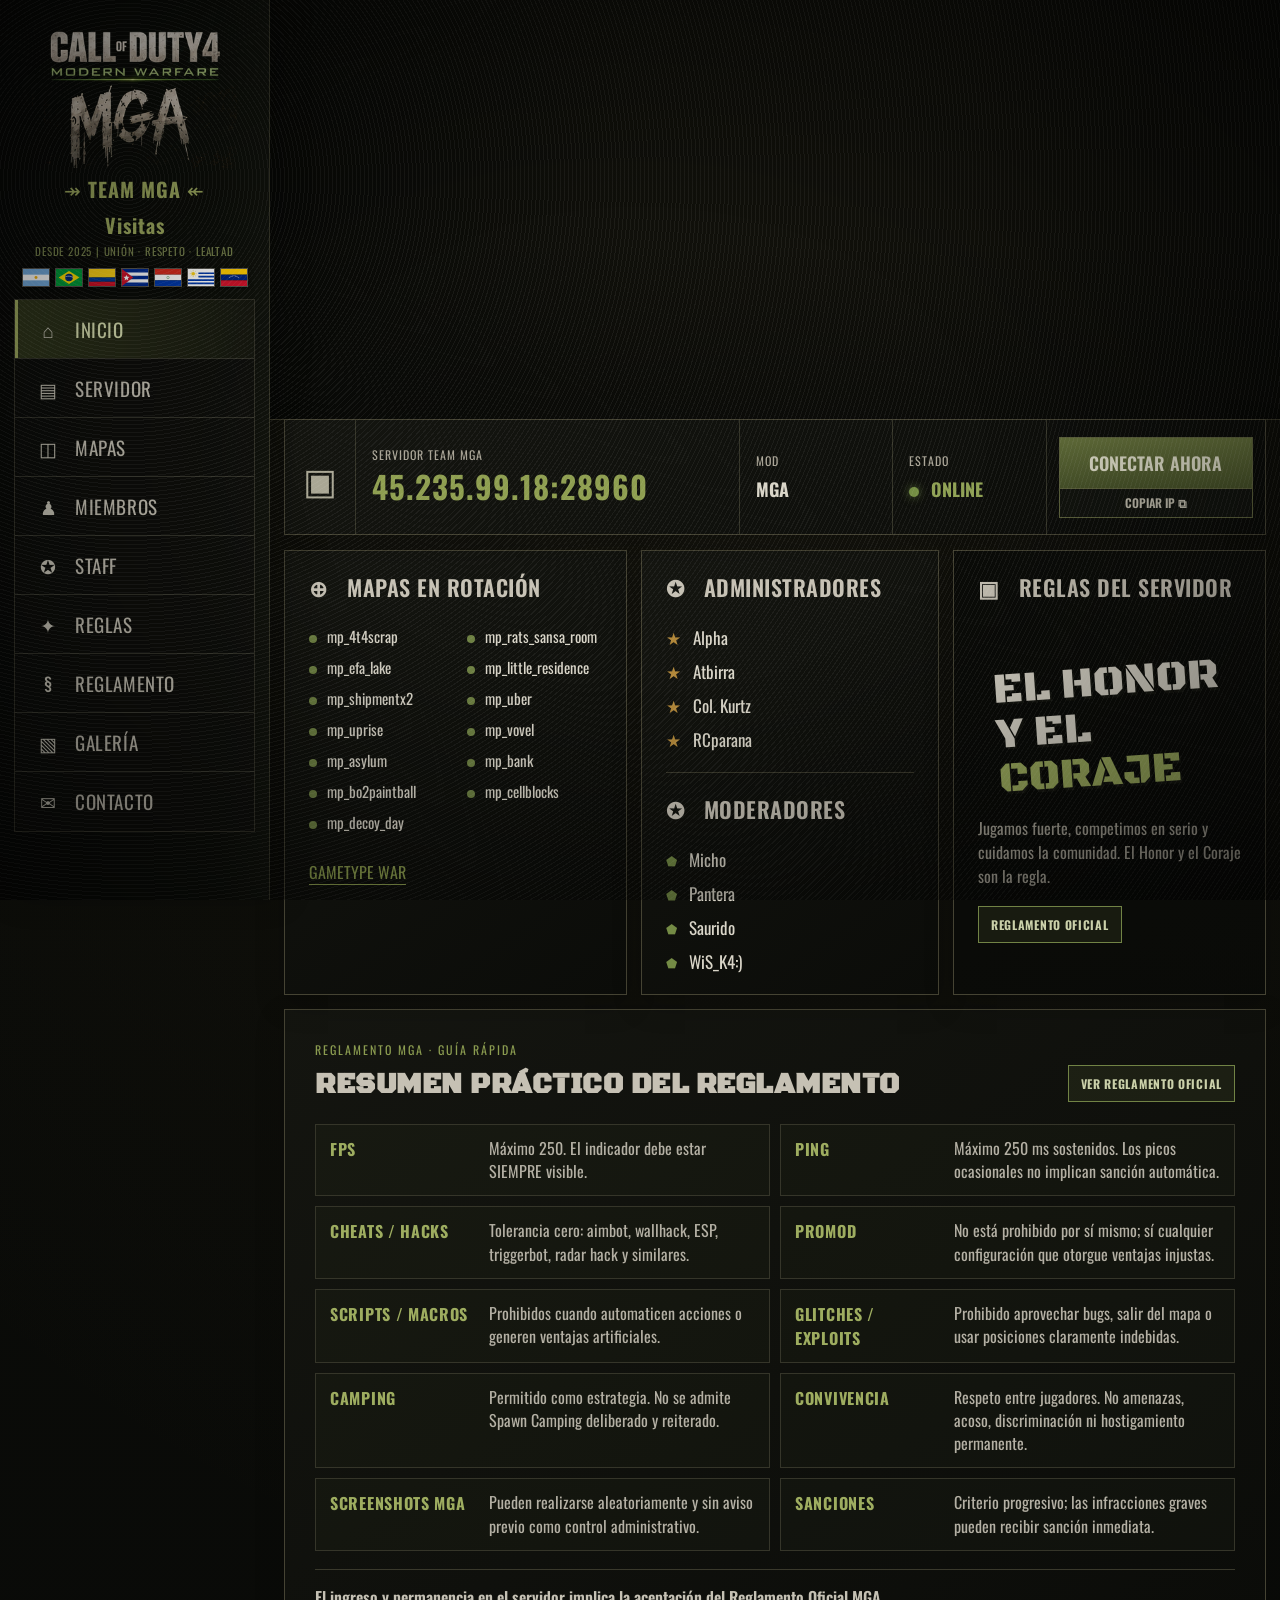
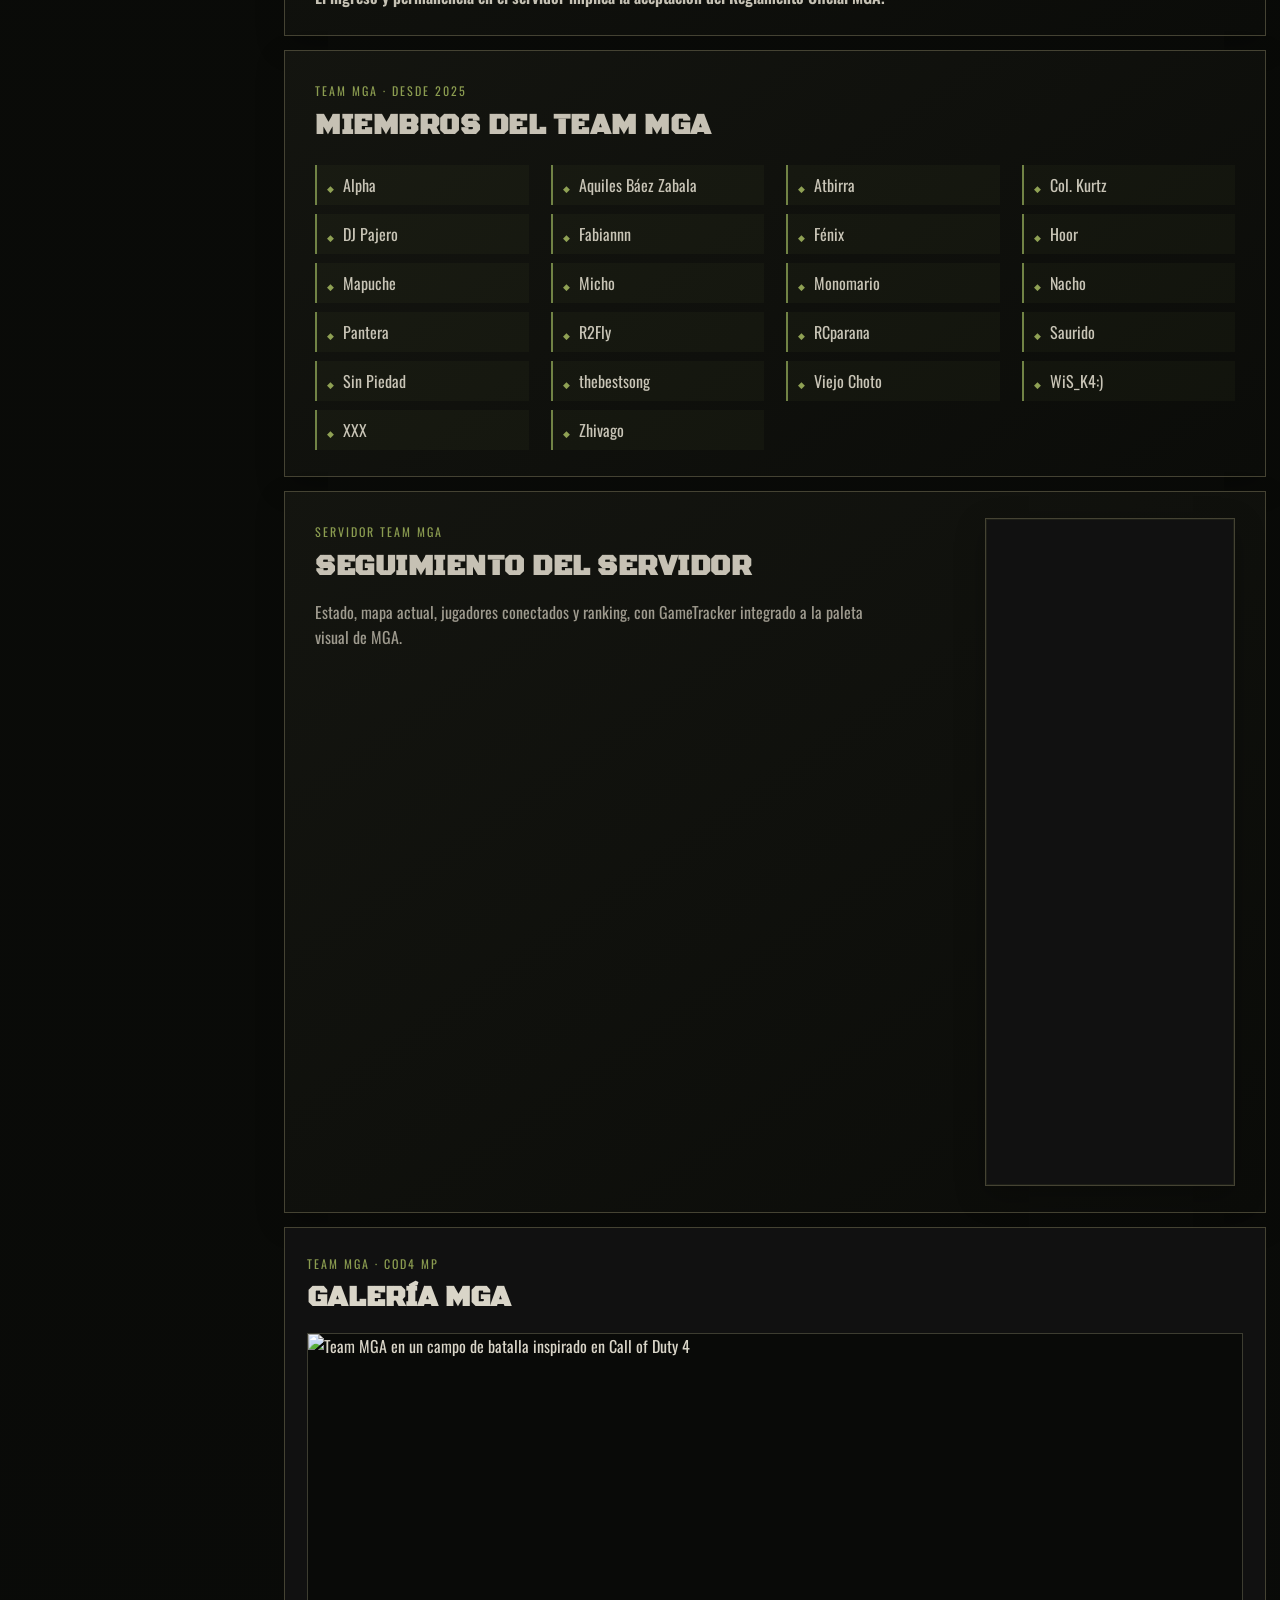
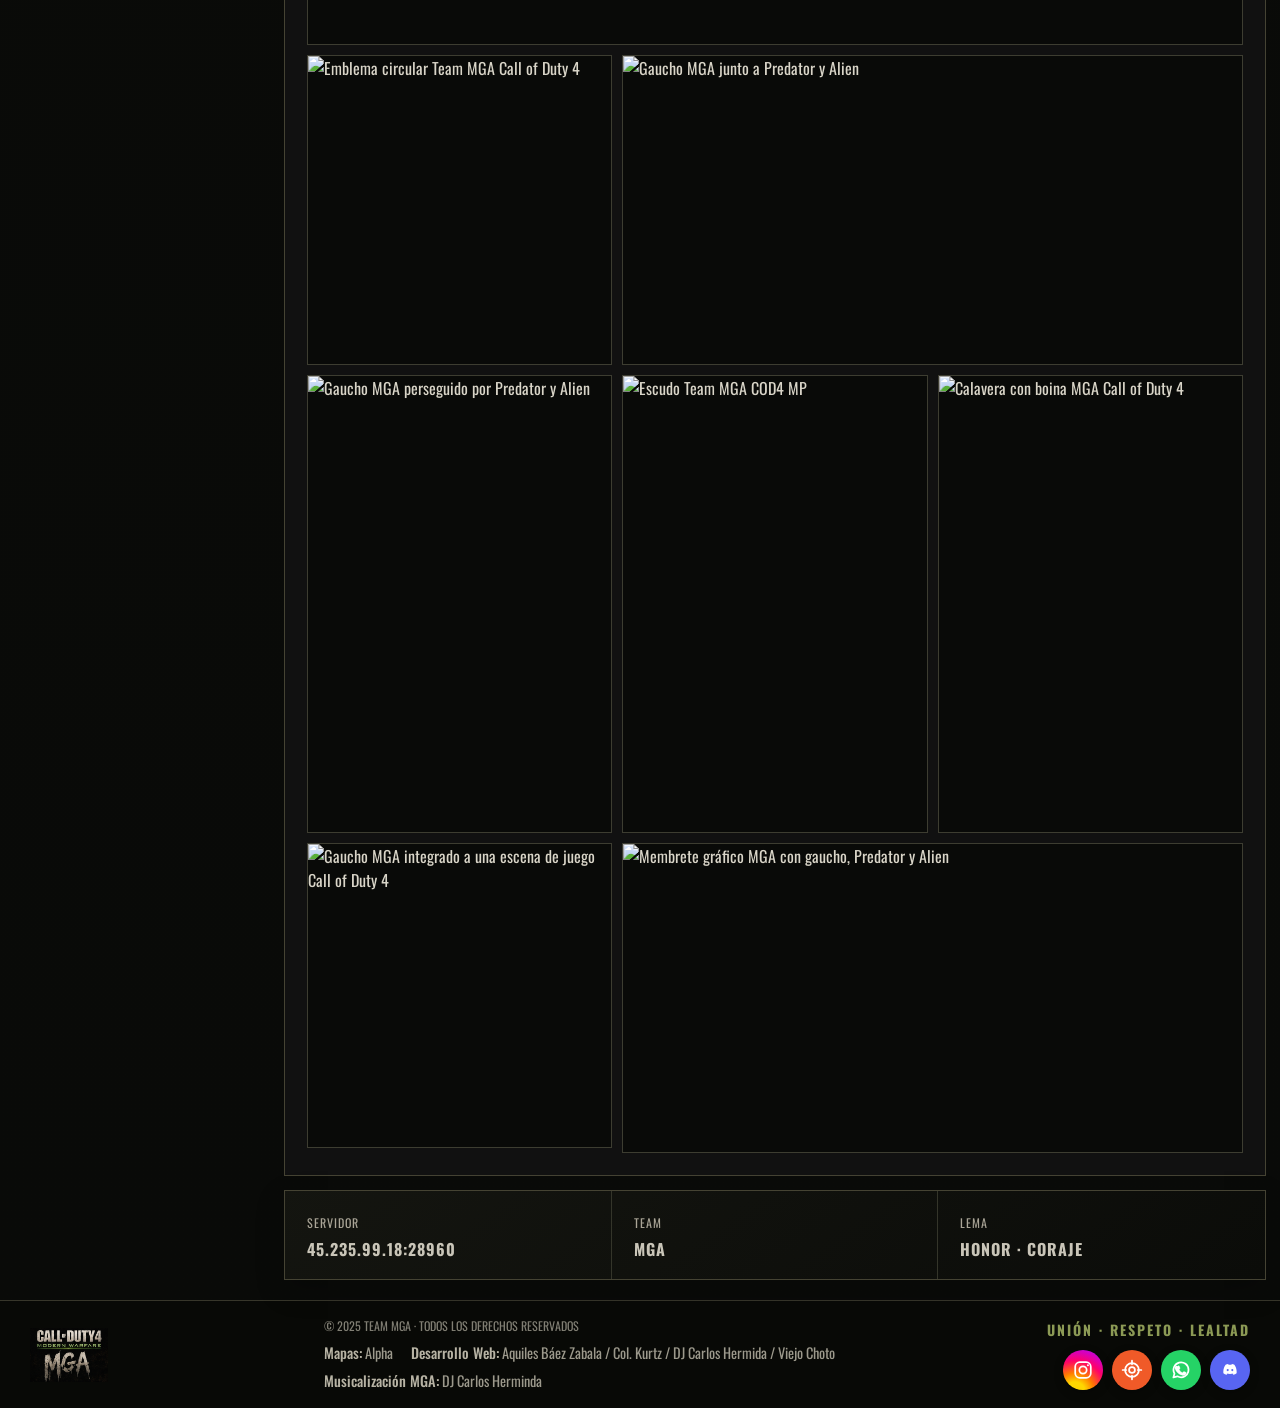
==== index.html @ 4340b6e9 "Actualizar caché de imágenes publicadas" ====
<!doctype html>
<html lang="es">
<head>
  <meta charset="utf-8">
  <meta name="viewport" content="width=device-width, initial-scale=1">
  <meta name="theme-color" content="#0a0b08">
  <meta name="description" content="Team MGA — Call of Duty 4 Multiplayer. Honor y Coraje.">
  <title>TEAM MGA | COD4 Multiplayer</title>
  <link rel="preconnect" href="https://fonts.googleapis.com">
  <link rel="preconnect" href="https://fonts.gstatic.com" crossorigin>
  <link href="https://fonts.googleapis.com/css2?family=Black+Ops+One&family=Oswald:wght@400;500;600;700&display=swap" rel="stylesheet">
  <link rel="stylesheet" href="css/style.css">
</head>
<body>
  <div class="grain" aria-hidden="true"></div>

  <div class="site-shell">
    <aside class="sidebar" id="sidebar">
      <a class="brand" href="#inicio" aria-label="Team MGA Inicio">
        <img src="assets/images/mga-cod4-logo.png?v=20260825-2" alt="Call of Duty 4 Modern Warfare — MGA">
      </a>
      <div class="team-line">↠ <strong>TEAM MGA</strong> ↞</div>
      <div class="team-line" id="visitCounter" aria-live="polite"><strong>Visitas</strong></div>
      <div class="since">DESDE 2025 | UNIÓN · RESPETO · LEALTAD</div>
      <div class="country-flags" aria-label="Países representados en Team MGA">
        <img src="assets/images/flags/argentina.svg" alt="Argentina" title="Argentina">
        <img src="assets/images/flags/brasil.svg" alt="Brasil" title="Brasil">
        <img src="assets/images/flags/colombia.svg" alt="Colombia" title="Colombia">
        <img src="assets/images/flags/cuba.svg" alt="Cuba" title="Cuba">
        <img src="assets/images/flags/paraguay.svg" alt="Paraguay" title="Paraguay">
        <img src="assets/images/flags/uruguay.svg" alt="Uruguay" title="Uruguay">
        <img src="assets/images/flags/venezuela.svg" alt="Venezuela" title="Venezuela">
      </div>

      <nav class="main-nav" aria-label="Navegación principal">
        <a class="active" href="#inicio"><span>⌂</span> INICIO</a>
        <a href="#servidor"><span>▤</span> SERVIDOR</a>
        <a href="#mapas"><span>◫</span> MAPAS</a>
        <a href="#miembros"><span>♟</span> MIEMBROS</a>
        <a href="#staff"><span>✪</span> STAFF</a>
        <a href="#reglas"><span>✦</span> REGLAS</a>
        <a href="reglamento.html"><span>§</span> REGLAMENTO</a>
        <a href="#galeria"><span>▧</span> GALERÍA</a>
        <a href="#contacto"><span>✉</span> CONTACTO</a>
      </nav>
    </aside>

    <button class="menu-btn" id="menuBtn" aria-label="Abrir menú">☰</button>

    <main class="content">
      <section id="inicio" class="hero" aria-label="Team MGA">
        <div class="hero-shade"></div>
        <div class="hero-copy">
          <span class="kicker">CALL OF DUTY 4 · MULTIPLAYER</span>
          <h1>TEAM <em>MGA</em></h1>
          <p>EL HONOR Y EL CORAJE</p>
          <a href="#servidor" class="hero-btn">ENTRAR AL SERVIDOR</a>
        </div>
      </section>

      <section id="servidor" class="server-strip panel">
        <div class="server-icon">▣</div>
        <div class="server-main">
          <small>SERVIDOR TEAM MGA</small>
          <strong id="serverIp">45.235.99.18:28960</strong>
        </div>
        <div class="server-stat"><small>MOD</small><b>MGA</b></div>
        <div class="server-stat online"><small>ESTADO</small><b><i></i> ONLINE</b></div>
        <div class="server-actions">
          <button class="connect" onclick="connectServer()">CONECTAR AHORA</button>
          <button class="copy" onclick="copyIP()">COPIAR IP ⧉</button>
        </div>
      </section>

      <section class="dashboard-grid">
        <article id="mapas" class="panel maps-panel">
          <h2>⊕ &nbsp; MAPAS EN ROTACIÓN</h2>
          <div id="mapList" class="map-list"></div>
          <div class="gametype">GAMETYPE WAR</div>
        </article>

        <article id="staff" class="panel staff-panel">
          <h2>✪ &nbsp; ADMINISTRADORES</h2>
          <div id="adminList" class="people-list admins"></div>
          <div class="divider"></div>
          <h2>✪ &nbsp; MODERADORES</h2>
          <div id="modList" class="people-list mods"></div>
        </article>

        <article id="reglas" class="panel rules-panel">
          <h2>▣ &nbsp; REGLAS DEL SERVIDOR</h2>
          <div class="rules-hero">
            <span>EL HONOR</span>
            <span>Y EL <em>CORAJE</em></span>
          </div>
          <p>Jugamos fuerte, competimos en serio y cuidamos la comunidad. El Honor y el Coraje son la regla.</p>
          <div class="rules-actions"><a href="reglamento.html">REGLAMENTO OFICIAL</a></div>
        </article>
      </section>

      <section class="panel practical-rules" aria-labelledby="resumenReglas">
        <div class="practical-rules-head">
          <div><span class="section-kicker">REGLAMENTO MGA · GUÍA RÁPIDA</span><h2 id="resumenReglas">RESUMEN PRÁCTICO DEL REGLAMENTO</h2></div>
          <div class="rules-actions"><a href="reglamento.html">VER REGLAMENTO OFICIAL</a></div>
        </div>
        <div class="quick-rules-grid">
          <div><b>FPS</b><span>Máximo 250. El indicador debe estar SIEMPRE visible.</span></div>
          <div><b>PING</b><span>Máximo 250 ms sostenidos. Los picos ocasionales no implican sanción automática.</span></div>
          <div><b>CHEATS / HACKS</b><span>Tolerancia cero: aimbot, wallhack, ESP, triggerbot, radar hack y similares.</span></div>
          <div><b>PROMOD</b><span>No está prohibido por sí mismo; sí cualquier configuración que otorgue ventajas injustas.</span></div>
          <div><b>SCRIPTS / MACROS</b><span>Prohibidos cuando automaticen acciones o generen ventajas artificiales.</span></div>
          <div><b>GLITCHES / EXPLOITS</b><span>Prohibido aprovechar bugs, salir del mapa o usar posiciones claramente indebidas.</span></div>
          <div><b>CAMPING</b><span>Permitido como estrategia. No se admite Spawn Camping deliberado y reiterado.</span></div>
          <div><b>CONVIVENCIA</b><span>Respeto entre jugadores. No amenazas, acoso, discriminación ni hostigamiento permanente.</span></div>
          <div><b>SCREENSHOTS MGA</b><span>Pueden realizarse aleatoriamente y sin aviso previo como control administrativo.</span></div>
          <div><b>SANCIONES</b><span>Criterio progresivo; las infracciones graves pueden recibir sanción inmediata.</span></div>
        </div>
        <p class="quick-rules-note">El ingreso y permanencia en el servidor implica la aceptación del Reglamento Oficial MGA.</p>
      </section>

      <section id="miembros" class="panel members-section">
        <span class="section-kicker">TEAM MGA · DESDE 2025</span>
        <h2>MIEMBROS DEL TEAM MGA</h2>
        <div id="memberList" class="member-list"></div>
      </section>

      <section class="panel gametracker-section" aria-label="GameTracker del servidor Team MGA">
        <div class="gametracker-copy">
          <span class="section-kicker">SERVIDOR TEAM MGA</span>
          <h2>SEGUIMIENTO DEL SERVIDOR</h2>
          <p>Estado, mapa actual, jugadores conectados y ranking, con GameTracker integrado a la paleta visual de MGA.</p>
        </div>
        <div class="gametracker-widget">
          <iframe src="https://cache.gametracker.com/components/html0/?host=45.235.99.18:28960&amp;bgColor=11120e&amp;fontColor=d9d5c8&amp;titleBgColor=151710&amp;titleColor=a0ad60&amp;borderColor=454333&amp;linkColor=b4893d&amp;borderLinkColor=3b3a2b&amp;showMap=1&amp;currentPlayersHeight=200&amp;showCurrPlayers=1&amp;topPlayersHeight=130&amp;showTopPlayers=1&amp;showBlogs=0&amp;width=250" frameborder="0" scrolling="no" width="250" height="666" title="GameTracker Team MGA"></iframe>
        </div>
      </section>

      <section id="galeria" class="gallery">
        <div class="gallery-head">
          <span class="section-kicker">TEAM MGA · COD4 MP</span>
          <h2>GALERÍA MGA</h2>
        </div>
        <div class="gallery-grid">
          <figure class="gallery-wide"><img src="assets/images/hero-main.png?v=20260825-2" alt="Team MGA en un campo de batalla inspirado en Call of Duty 4"></figure>
          <figure><img src="assets/images/gallery-emblem-round.png?v=20260825-2" alt="Emblema circular Team MGA Call of Duty 4"></figure>
          <figure class="gallery-landscape"><img src="assets/images/gallery-gaucho-avp.png?v=20260825-2" alt="Gaucho MGA junto a Predator y Alien"></figure>
          <figure class="gallery-tall"><img src="assets/images/gallery-gaucho-chase.png?v=20260825-2" alt="Gaucho MGA perseguido por Predator y Alien"></figure>
          <figure class="gallery-tall"><img src="assets/images/gallery-mga-shield.png?v=20260825-2" alt="Escudo Team MGA COD4 MP"></figure>
          <figure class="gallery-tall"><img src="assets/images/gallery-mga-skull.png?v=20260825-2" alt="Calavera con boina MGA Call of Duty 4"></figure>
          <figure class="gallery-square"><img src="assets/images/gaucho-hud.png?v=20260825-2" alt="Gaucho MGA integrado a una escena de juego Call of Duty 4"></figure>
          <figure class="gallery-landscape"><img src="assets/images/mga-membrete.png?v=20260825-2" alt="Membrete gráfico MGA con gaucho, Predator y Alien"></figure>
        </div>
      </section>

      <section id="contacto" class="contact panel">
        <div><small>SERVIDOR</small><strong>45.235.99.18:28960</strong></div>
        <div><small>TEAM</small><strong>MGA</strong></div>
        <div><small>LEMA</small><strong>HONOR · CORAJE</strong></div>
      </section>
    </main>
  </div>

  <footer class="site-footer">
    <div class="footer-logo"><img src="assets/images/mga-cod4-logo.png?v=20260825-2" alt="MGA COD4"></div>
    <div class="footer-center">
      <div>© 2025 TEAM MGA · TODOS LOS DERECHOS RESERVADOS</div>
      <div class="footer-credits">
        <span><b>Mapas:</b> Alpha</span>
        <span><b>Desarrollo Web:</b> Aquiles Báez Zabala / Col. Kurtz / DJ Carlos Hermida / Viejo Choto</span>
        <span><b>Musicalización MGA:</b> DJ Carlos Herminda</span>
      </div>
    </div>
    <div class="footer-right">
      <strong>UNIÓN · RESPETO · LEALTAD</strong>
      <div class="social-links" aria-label="Redes y enlaces Team MGA">
        <a class="social-instagram" href="https://www.instagram.com/clan.mga/" target="_blank" rel="noopener noreferrer" title="Instagram" aria-label="Instagram">
          <svg viewBox="0 0 24 24" aria-hidden="true"><rect x="3.5" y="3.5" width="17" height="17" rx="5"/><circle cx="12" cy="12" r="4"/><circle class="social-dot" cx="17.4" cy="6.7" r="1.1"/></svg>
        </a>
        <a class="social-gametracker" href="https://www.gametracker.com/server_info/45.235.99.18:28960/" target="_blank" rel="noopener noreferrer" title="GameTracker" aria-label="GameTracker">
          <svg viewBox="0 0 24 24" aria-hidden="true"><circle cx="12" cy="12" r="7.5"/><circle cx="12" cy="12" r="3.2"/><path d="M12 1.8v4M12 18.2v4M1.8 12h4M18.2 12h4"/></svg>
        </a>
        <a class="social-whatsapp" href="https://chat.whatsapp.com/F00kcSlsPZZ1HjWGbJu062" target="_blank" rel="noopener noreferrer" title="WhatsApp" aria-label="WhatsApp">
          <svg viewBox="0 0 24 24" aria-hidden="true"><path d="M20.2 11.7a8.2 8.2 0 0 1-12.1 7.2l-4.4 1.2 1.2-4.2A8.2 8.2 0 1 1 20.2 11.7Z"/><path d="M8.3 7.8c.3-.5.6-.5.9-.5h.5c.2 0 .4.1.5.5l.8 1.9c.1.3.1.5-.1.7l-.6.8c-.2.2-.2.4 0 .7.7 1.2 1.6 2.2 2.8 2.9.3.2.5.2.7 0l.9-1c.2-.2.4-.3.7-.2l1.9.9c.3.1.5.3.5.6 0 .3-.2 1.5-1.1 2.2-.8.7-1.8.9-3 .6-1.4-.3-3.3-1-5.1-2.6-1.5-1.4-2.6-3.1-3.1-4.6-.5-1.4-.1-2.4.5-2.9.3-.3.6-.5.8-.5" class="phone"/></svg>
        </a>
        <a class="social-discord" href="https://discord.gg/EXZTMr7x5" target="_blank" rel="noopener noreferrer" title="Discord" aria-label="Discord">
          <svg viewBox="0 0 24 24" aria-hidden="true"><path d="M7.2 6.3A14 14 0 0 1 10 5.5l.4.8a10.5 10.5 0 0 1 3.2 0l.4-.8a14 14 0 0 1 2.8.8c2.1 3.1 2.7 6.2 2.4 9.2a11 11 0 0 1-3.5 1.8l-.9-1.2a8 8 0 0 0 1.1-.6c-2.4 1.1-5.4 1.1-7.8 0 .4.2.7.4 1.1.6l-.9 1.2a11 11 0 0 1-3.5-1.8c-.4-3.5.6-6.6 2.4-9.2Z"/><circle class="discord-eye" cx="9.5" cy="12.1" r="1.15"/><circle class="discord-eye" cx="14.5" cy="12.1" r="1.15"/></svg>
        </a>
      </div>
    </div>
  </footer>

  <div id="toast" role="status" aria-live="polite"></div>
  <script src="js/app.js"></script>
</body>
</html>
---- css/style.css ----
:root{--bg:#080907;--panel:#11120e;--panel2:#151710;--line:#3b3a2b;--text:#d9d5c8;--muted:#928f82;--green:#859748;--green2:#a0ad60;--gold:#b4893d;--sidebar:270px}
*{box-sizing:border-box}html{scroll-behavior:smooth}body{margin:0;background:#090a08;color:var(--text);font-family:Oswald,Arial,sans-serif;background-image:radial-gradient(circle at 60% 10%,rgba(131,108,58,.08),transparent 28%),linear-gradient(#0a0b08,#090a08)}
body:before{content:"";position:fixed;inset:0;pointer-events:none;z-index:99;background:radial-gradient(ellipse at center,transparent 38%,rgba(0,0,0,.55) 100%)}.grain{position:fixed;inset:0;pointer-events:none;z-index:98;opacity:.055;background-image:repeating-radial-gradient(circle at 10% 20%,#fff 0 1px,transparent 1px 4px)}
a{color:inherit;text-decoration:none}.site-shell{display:grid;grid-template-columns:var(--sidebar) 1fr;max-width:1600px;margin:auto;min-height:100vh}.sidebar{position:sticky;top:0;height:100vh;background:linear-gradient(90deg,#090a08 0%,#0d0f0a 82%,#11130d);border-right:1px solid #343427;padding:26px 14px 20px;z-index:20;box-shadow:12px 0 28px rgba(0,0,0,.22)}
.brand{display:block;padding:0 18px}.brand img{display:block;width:100%;max-width:220px;mix-blend-mode:screen;filter:contrast(1.08) saturate(.9)}.team-line{text-align:center;color:var(--green2);font-size:20px;margin-top:6px;letter-spacing:1px}.since{text-align:center;color:#78834d;font-size:11px;letter-spacing:.8px;margin:3px 0 25px}.main-nav{border:1px solid #323127;background:rgba(15,16,12,.68)}.main-nav a{display:flex;align-items:center;gap:15px;height:59px;padding:0 22px;border-bottom:1px solid #34342b;color:#c1bdb0;font-size:19px;letter-spacing:.6px;transition:.2s}.main-nav a:last-child{border-bottom:0}.main-nav a span{width:23px;text-align:center;color:#c9c6b8}.main-nav a:hover,.main-nav a.active{color:#d8dfb0;background:linear-gradient(90deg,rgba(126,146,66,.31),rgba(126,146,66,.06));box-shadow:inset 3px 0 var(--green2)}
.menu-btn{display:none;position:fixed;right:15px;top:15px;z-index:50;width:46px;height:42px;border:1px solid #5f6540;background:#10120d;color:#cbd1aa;font-size:22px}.content{min-width:0}.hero{height:420px;position:relative;background:url('../assets/images/hero-main.png?v=20260825-2') center 42%/cover no-repeat;border-bottom:1px solid #3a3829;overflow:hidden}.hero-shade{position:absolute;inset:0;background:linear-gradient(90deg,rgba(7,8,6,.72) 0%,rgba(7,8,6,.15) 34%,rgba(7,8,6,.08) 70%,rgba(7,8,6,.34) 100%),linear-gradient(0deg,rgba(7,8,6,.6),transparent 42%)}.hero-copy{display:none;position:absolute;left:5%;bottom:42px;z-index:2}.hero-copy .kicker{color:#a9b372;font-size:12px;letter-spacing:3px}.hero-copy h1{font-family:'Black Ops One',Impact,sans-serif;font-size:60px;line-height:.9;margin:8px 0;color:#ddd9cb}.hero-copy h1 em{font-style:normal;color:#9eaa62}.hero-copy p{letter-spacing:5px;margin:10px 0 22px}.hero-btn{display:inline-block;border:1px solid #7d8d4e;padding:10px 16px;background:rgba(94,109,48,.35);font-weight:700}
.panel{background:linear-gradient(145deg,rgba(20,21,16,.98),rgba(11,12,9,.98));border:1px solid #454333;box-shadow:0 10px 28px rgba(0,0,0,.2)}.server-strip{margin:0 14px 14px;transform:translateY(-1px);min-height:116px;display:grid;grid-template-columns:70px 1.75fr repeat(2,.7fr) 1fr;align-items:stretch}.server-icon{display:grid;place-items:center;font-size:36px;color:#aaa795}.server-main,.server-stat,.server-actions{display:flex;flex-direction:column;justify-content:center;padding:16px;border-left:1px solid #353529}.server-main small,.server-stat small,.contact small{color:#aaa597;font-size:12px;letter-spacing:1px}.server-main strong{font-size:31px;color:#8e9e50;letter-spacing:1px}.server-stat b{font-size:18px;margin-top:7px}.online b{color:#8fa154}.online i{display:inline-block;width:10px;height:10px;border-radius:50%;background:#748e43;margin-right:7px;box-shadow:0 0 10px rgba(116,142,67,.7)}.server-actions{gap:0;padding:12px}.server-actions button{font:600 18px Oswald;border:1px solid #5e633d;cursor:pointer}.connect{height:52px;background:linear-gradient(#65713c,#48532a);color:#dddcc7}.copy{height:29px;background:#12140f;color:#bdb9aa;font-size:12px!important;border-top:0!important}.connect:hover{filter:brightness(1.15)}
.dashboard-grid{display:grid;grid-template-columns:1.15fr 1fr 1.05fr;gap:14px;padding:0 14px 14px}.dashboard-grid>.panel{min-height:380px;padding:20px 24px}.panel h2{font-size:22px;margin:0 0 22px;color:#c6c1b4;font-weight:600;letter-spacing:.5px}.map-list{display:grid;grid-template-columns:1fr 1fr;gap:9px 24px;font-size:15px}.map-list div:before{content:"";display:inline-block;width:8px;height:8px;border-radius:50%;background:#6e8143;margin-right:10px}.gametype{margin-top:27px;color:#8fa14f;font-size:16px;text-decoration:underline;text-underline-offset:5px}.people-list{display:grid;gap:9px;font-size:17px}.people-list div{display:flex;align-items:center;gap:12px}.people-list div:before{content:"★";color:#b18739}.mods div:before{content:"⬟";color:#748b45;font-size:13px}.divider{height:1px;background:#3a392c;margin:20px 0}.rules-panel{position:relative;overflow:hidden;background:linear-gradient(rgba(15,16,12,.76),rgba(8,9,7,.88)),url('../assets/images/mga-membrete.png?v=20260825-2') 70% 50%/cover no-repeat}.rules-panel:after{content:"";position:absolute;inset:0;background:linear-gradient(90deg,rgba(10,11,8,.92),rgba(10,11,8,.46) 62%,rgba(10,11,8,.3));pointer-events:none}.rules-panel>*{position:relative;z-index:1}.rules-hero{font-family:'Black Ops One',Impact,sans-serif;font-size:43px;line-height:1.05;transform:rotate(-4deg);margin:56px 0 22px 18px;text-shadow:2px 3px #151610}.rules-hero span{display:block}.rules-hero em{font-style:normal;color:#9dad5e}.rules-panel p{max-width:420px;color:#aaa699;line-height:1.5}
.info-section{margin:0 14px 14px;padding:26px 30px;display:grid;grid-template-columns:1fr 1fr;gap:30px;align-items:center}.section-kicker{color:#8b9c50;letter-spacing:2px;font-size:12px}.info-section h2{font-family:'Black Ops One',Impact,sans-serif;margin:7px 0 0;font-size:28px}.info-section p{color:#9e9a8e;line-height:1.6}.gallery{margin:0 14px 14px;border:1px solid #454333;overflow:hidden;background:#111;padding:22px}.gallery-head{margin-bottom:18px}.gallery-head h2{font-family:'Black Ops One',Impact,sans-serif;margin:6px 0 0;font-size:28px}.gallery-grid{display:grid;grid-template-columns:repeat(3,minmax(0,1fr));gap:10px}.gallery-grid figure{margin:0;overflow:hidden;border:1px solid #3d3d31;background:#090a08;min-height:210px}.gallery-grid img{width:100%;height:100%;display:block;object-fit:cover;transition:transform .25s ease,filter .25s ease}.gallery-grid figure:hover img{transform:scale(1.025);filter:brightness(1.07)}.gallery-wide{grid-column:1/-1;aspect-ratio:3/1}.gallery-landscape{grid-column:span 2;aspect-ratio:2/1}.gallery-tall{aspect-ratio:2/3}.gallery-square{aspect-ratio:1/1}.contact{margin:0 14px 20px;display:grid;grid-template-columns:repeat(3,1fr)}.contact>div{padding:18px 22px;border-right:1px solid #34352a}.contact>div:last-child{border:0}.contact strong{display:block;margin-top:4px;color:#c9c5b8;letter-spacing:1px}footer{max-width:1600px;margin:auto;display:grid;grid-template-columns:var(--sidebar) 1fr 1fr;align-items:center;min-height:90px;border-top:1px solid #37362a;background:#080906;padding:0 30px;color:#817f74;font-size:12px}.footer-logo{font-family:'Black Ops One',Impact,sans-serif;color:#bcb9ad;font-size:42px}footer strong{text-align:right;color:#8c9a55;letter-spacing:2px;font-size:14px}#toast{position:fixed;right:22px;bottom:22px;z-index:120;padding:12px 18px;background:#15180f;border:1px solid #7d8d4b;color:#d6dabc;opacity:0;transform:translateY(12px);transition:.2s}#toast.show{opacity:1;transform:none}
@media(max-width:1100px){:root{--sidebar:230px}.server-strip{grid-template-columns:55px 1.5fr repeat(2,.7fr) 1fr}.dashboard-grid{grid-template-columns:1fr 1fr}.rules-panel{grid-column:1/-1;min-height:320px}.brand img{max-width:190px}.main-nav a{height:55px;font-size:17px;padding-left:18px}}
@media(max-width:780px){.site-shell{display:block}.sidebar{position:fixed;left:-285px;width:270px;transition:.25s;z-index:60}.sidebar.open{left:0}.menu-btn{display:block}.hero{height:62vh;min-height:440px;background-position:58% center}.hero-copy{display:block}.server-strip{margin:0;transform:none;grid-template-columns:1fr 1fr}.server-icon{display:none}.server-main{grid-column:1/-1;border-left:0}.server-main strong{font-size:27px}.server-stat{border-top:1px solid #353529}.server-actions{grid-column:1/-1;border-top:1px solid #353529}.dashboard-grid{grid-template-columns:1fr;padding:12px}.rules-panel{grid-column:auto}.info-section{margin:0 12px 12px;grid-template-columns:1fr}.gallery{margin:0 12px 12px}.contact{margin:0 12px 15px;grid-template-columns:1fr}.contact>div{border-right:0;border-bottom:1px solid #34352a}.contact>div:last-child{border-bottom:0}footer{grid-template-columns:1fr;text-align:center;gap:7px;padding:20px}.footer-logo,footer strong{text-align:center}}
@media(max-width:480px){.hero-copy h1{font-size:46px}.hero-copy p{font-size:14px;letter-spacing:3px}.server-strip{grid-template-columns:1fr}.server-main,.server-actions{grid-column:auto}.server-stat{border-left:0}.dashboard-grid>.panel{padding:18px}.map-list{grid-template-columns:1fr}.rules-hero{font-size:35px}.info-section h2{font-size:23px}}

/* Footer MGA links + credits */
.site-footer{grid-template-columns:var(--sidebar) minmax(420px,1fr) auto;gap:24px;padding-top:15px;padding-bottom:15px}.footer-center{line-height:1.65}.footer-credits{display:flex;flex-wrap:wrap;gap:4px 18px;margin-top:5px;color:#9c998c}.footer-credits span{white-space:nowrap}.footer-credits b{color:#b7b3a4;font-weight:500}.footer-right{display:flex;flex-direction:column;align-items:flex-end;gap:10px}.social-links{display:flex;gap:9px}.social-links a{width:40px;height:40px;border:0;border-radius:50%;display:grid;place-items:center;text-decoration:none;transition:.18s;box-shadow:0 3px 10px rgba(0,0,0,.28)}.social-links a svg{width:22px;height:22px;fill:none;stroke:#fff;stroke-width:1.9;stroke-linecap:round;stroke-linejoin:round}.social-links a:hover{transform:translateY(-2px) scale(1.05);filter:brightness(1.12);box-shadow:0 6px 16px rgba(0,0,0,.38)}.social-instagram{background:radial-gradient(circle at 30% 105%,#ffd600 0 20%,#ff7a00 38%,#ff0169 62%,#d300c5 82%,#7638fa 100%)}.social-instagram .social-dot{fill:#fff;stroke:none}.social-gametracker{background:#f05a28}.social-whatsapp{background:#25d366}.social-whatsapp .phone{fill:#fff;stroke:#fff;stroke-width:.25}.social-discord{background:#5865f2}.social-discord svg>path{fill:#fff;stroke:none}.social-discord .discord-eye{fill:#5865f2;stroke:none}
@media(max-width:980px){.site-footer{grid-template-columns:1fr;text-align:center}.footer-right{align-items:center}.footer-credits{justify-content:center}.footer-logo{text-align:center}}
@media(max-width:600px){.footer-credits{display:grid;gap:3px}.footer-credits span{white-space:normal}}


/* Miembros + GameTracker */
.members-section{margin:0 14px 14px;padding:26px 30px}.members-section h2{font-family:'Black Ops One',Impact,sans-serif;margin:7px 0 22px;font-size:28px}.member-list{display:grid;grid-template-columns:repeat(4,minmax(0,1fr));gap:9px 22px}.member-list div{padding:8px 10px;border-left:2px solid #718345;background:rgba(113,131,69,.06);color:#c8c4b6}.member-list div:before{content:"◆";color:#8fa154;font-size:9px;margin-right:9px}.gametracker-section{margin:0 14px 14px;padding:26px 30px;display:grid;grid-template-columns:1fr 280px;gap:30px;align-items:start}.gametracker-section h2{font-family:'Black Ops One',Impact,sans-serif;margin:7px 0 12px;font-size:28px}.gametracker-section p{color:#9e9a8e;line-height:1.6;max-width:560px}.gametracker-widget{justify-self:end;width:250px;min-height:666px;background:#111;border:1px solid #454333}.gametracker-widget iframe{display:block;max-width:100%}
@media(max-width:980px){.member-list{grid-template-columns:repeat(3,minmax(0,1fr))}}
@media(max-width:780px){.member-list{grid-template-columns:repeat(2,minmax(0,1fr))}.gametracker-section{margin:0 12px 12px;grid-template-columns:1fr}.gametracker-widget{justify-self:center}}
@media(max-width:480px){.member-list{grid-template-columns:1fr}.members-section,.gametracker-section{padding:20px 18px}}

/* Reglamento MGA */
.rules-actions{display:flex;flex-wrap:wrap;gap:8px;margin-top:18px}.rules-actions a{display:inline-block;padding:9px 12px;border:1px solid #718345;background:rgba(113,131,69,.13);color:#cbd1aa;font-size:12px;font-weight:700;letter-spacing:.7px;transition:.18s}.rules-actions a:hover{background:#718345;color:#0a0b08}.practical-rules{margin:0 14px 14px;padding:26px 30px}.practical-rules-head{display:flex;justify-content:space-between;align-items:end;gap:20px;margin-bottom:22px}.practical-rules h2{font-family:'Black Ops One',Impact,sans-serif;margin:7px 0 0;font-size:28px}.quick-rules-grid{display:grid;grid-template-columns:repeat(2,minmax(0,1fr));gap:10px}.quick-rules-grid>div{display:grid;grid-template-columns:145px 1fr;gap:14px;padding:12px 14px;border:1px solid #353529;background:rgba(113,131,69,.045)}.quick-rules-grid b{color:#9ead60;letter-spacing:.7px}.quick-rules-grid span{color:#b4b0a4;line-height:1.45}.quick-rules-note{margin:18px 0 0;padding-top:15px;border-top:1px solid #3a392c;color:#c5c1b4;font-weight:600}
.rules-page{background:#090a08}.rules-page-hero{max-width:1100px;margin:0 auto;padding:32px 24px 24px;display:flex;align-items:center;gap:28px;border-bottom:1px solid #454333}.rules-logo img{width:180px;display:block;mix-blend-mode:screen}.rules-page-hero h1{font-family:'Black Ops One',Impact,sans-serif;margin:5px 0;font-size:42px;color:#d9d5c8}.rules-page-hero p{margin:0;color:#9ead60;letter-spacing:2px}.official-rules-wrap{max-width:1100px;margin:0 auto;padding:20px 24px 50px}.rules-toolbar{display:flex;justify-content:space-between;gap:12px;margin-bottom:14px}.rules-toolbar a{padding:10px 14px;border:1px solid #4b4a38;background:#11120e;color:#bdb9aa;font-weight:600}.rules-toolbar .download-rule{border-color:#718345;color:#cbd1aa}.official-rules{padding:34px 38px}.official-rules h2{font-family:'Black Ops One',Impact,sans-serif;color:#9ead60;font-size:21px;margin:30px 0 12px;border-bottom:1px solid #3a392c;padding-bottom:8px}.official-rules h2:first-child{margin-top:0}.official-rules p{font-family:Oswald,Arial,sans-serif;color:#c0bcae;line-height:1.62;font-size:16px}.official-rules .rule-bullet{padding-left:18px;position:relative;margin:6px 0}.official-rules .rule-bullet:before{content:'◆';position:absolute;left:0;color:#859748;font-size:9px;top:7px}.official-rules .command{padding:10px 14px;background:#0b0c09;border-left:3px solid #859748;color:#d9d5c8}.rules-mini-footer{text-align:center;border-top:1px solid #37362a;padding:24px;color:#8c9a55;letter-spacing:2px;font-size:12px}
.gametracker-widget{box-shadow:inset 0 0 0 1px rgba(160,173,96,.08),0 10px 28px rgba(0,0,0,.25)}
@media(max-width:780px){.practical-rules{margin:0 12px 12px;padding:20px 18px}.practical-rules-head{display:block}.quick-rules-grid{grid-template-columns:1fr}.quick-rules-grid>div{grid-template-columns:120px 1fr}.rules-page-hero{align-items:flex-start}.rules-logo img{width:130px}.rules-page-hero h1{font-size:31px}.official-rules{padding:24px 20px}.rules-toolbar{flex-direction:column}}
@media(max-width:480px){.quick-rules-grid>div{grid-template-columns:1fr;gap:5px}.rules-page-hero{display:block}.rules-logo img{margin-bottom:18px}.official-rules-wrap{padding-left:12px;padding-right:12px}}
@media(max-width:900px){.gallery-grid{grid-template-columns:repeat(2,minmax(0,1fr))}.gallery-wide{grid-column:1/-1}.gallery-landscape{grid-column:1/-1}.gallery-tall{aspect-ratio:3/4}}
@media(max-width:560px){.gallery{padding:14px}.gallery-grid{grid-template-columns:1fr}.gallery-wide,.gallery-landscape{grid-column:auto;aspect-ratio:auto}.gallery-grid figure,.gallery-tall,.gallery-square{aspect-ratio:auto;min-height:0}.gallery-grid img{height:auto}}

/* Ajustes v8 modificada 03 */
.footer-logo{display:flex;align-items:center}.footer-logo img{display:block;width:auto;height:54px;max-width:100%;object-fit:contain}.footer-credits{font-size:14.4px}
@media(max-width:980px){.footer-logo{justify-content:center}.footer-logo img{height:54px}}

/* Ajustes v8 modificada 05: banderas del Team MGA */
.country-flags{display:flex;align-items:center;justify-content:center;gap:5px;margin:-16px 0 12px;padding:0 2px}.country-flags img{display:block;width:28px;height:auto;aspect-ratio:3/2;object-fit:cover;border:1px solid rgba(217,213,200,.35);box-shadow:0 1px 4px rgba(0,0,0,.55)}
@media(max-width:1100px){.country-flags{gap:3px}.country-flags img{width:25px}}
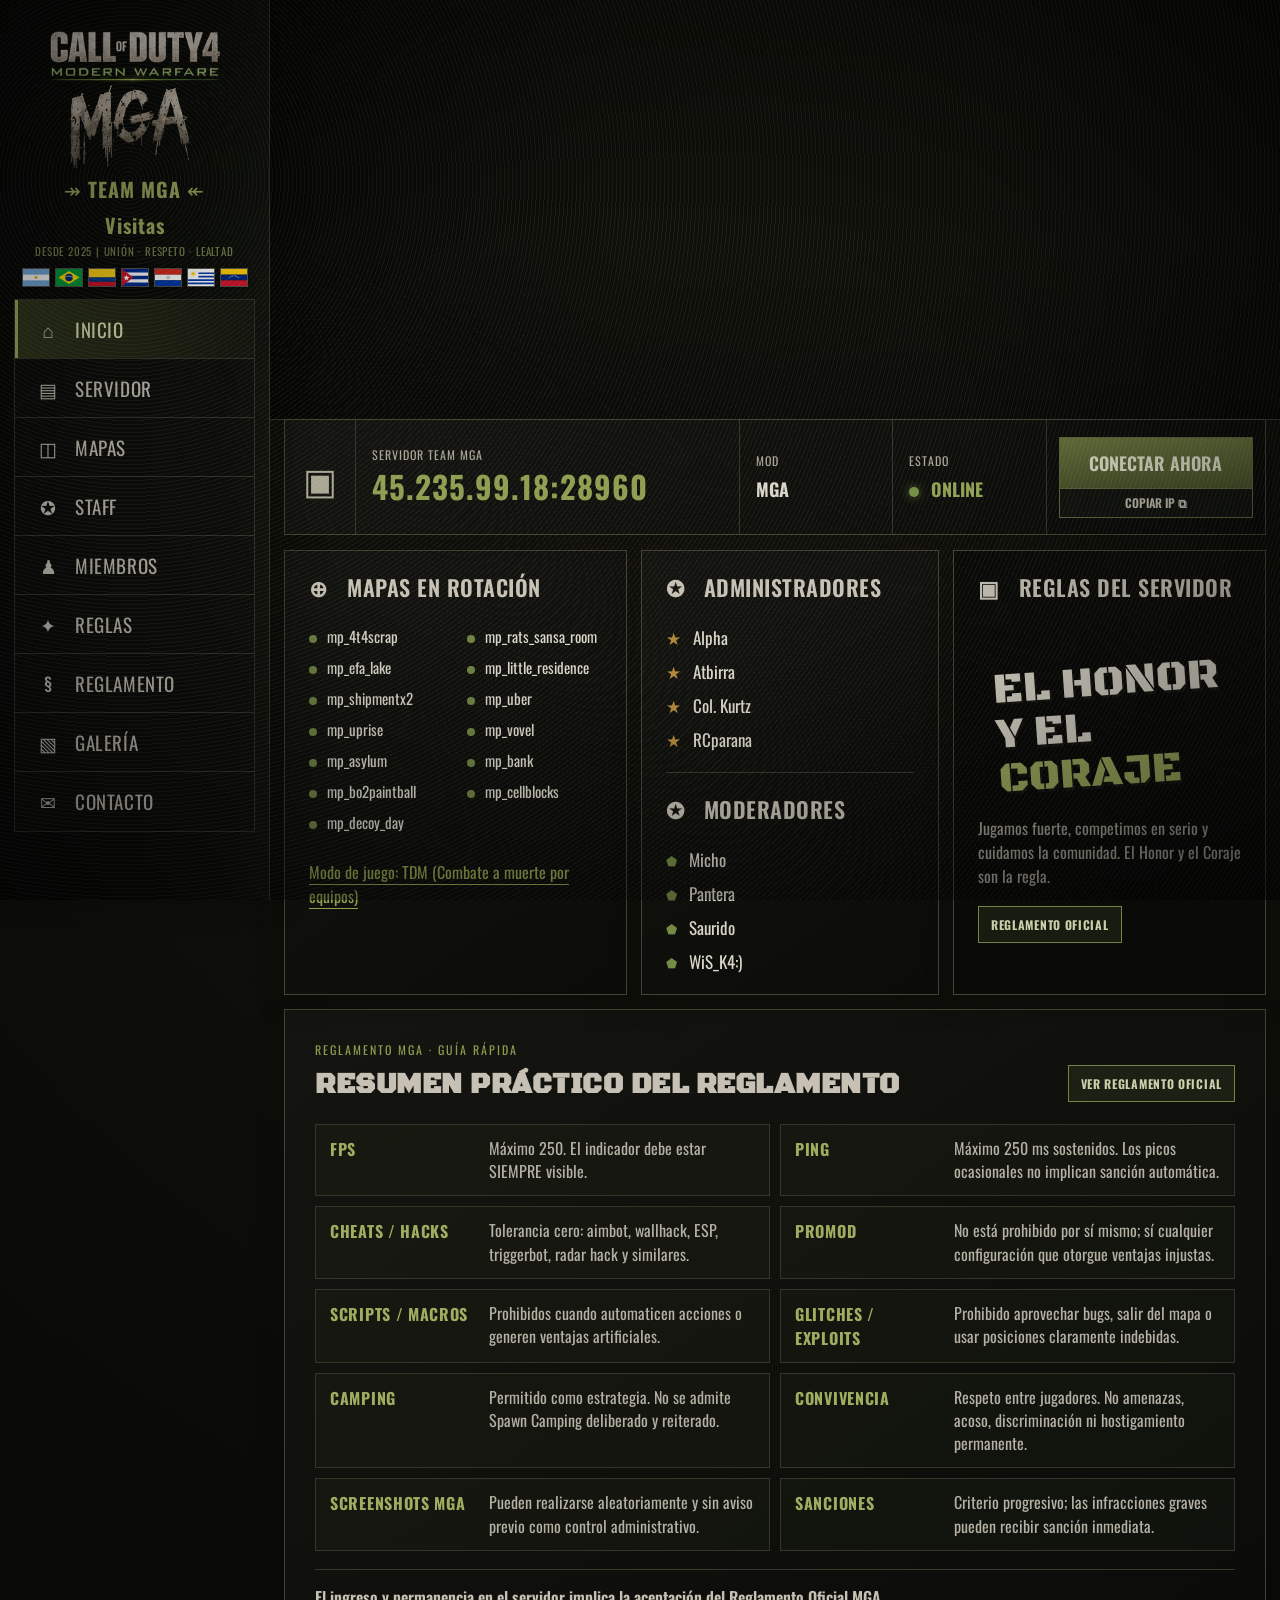
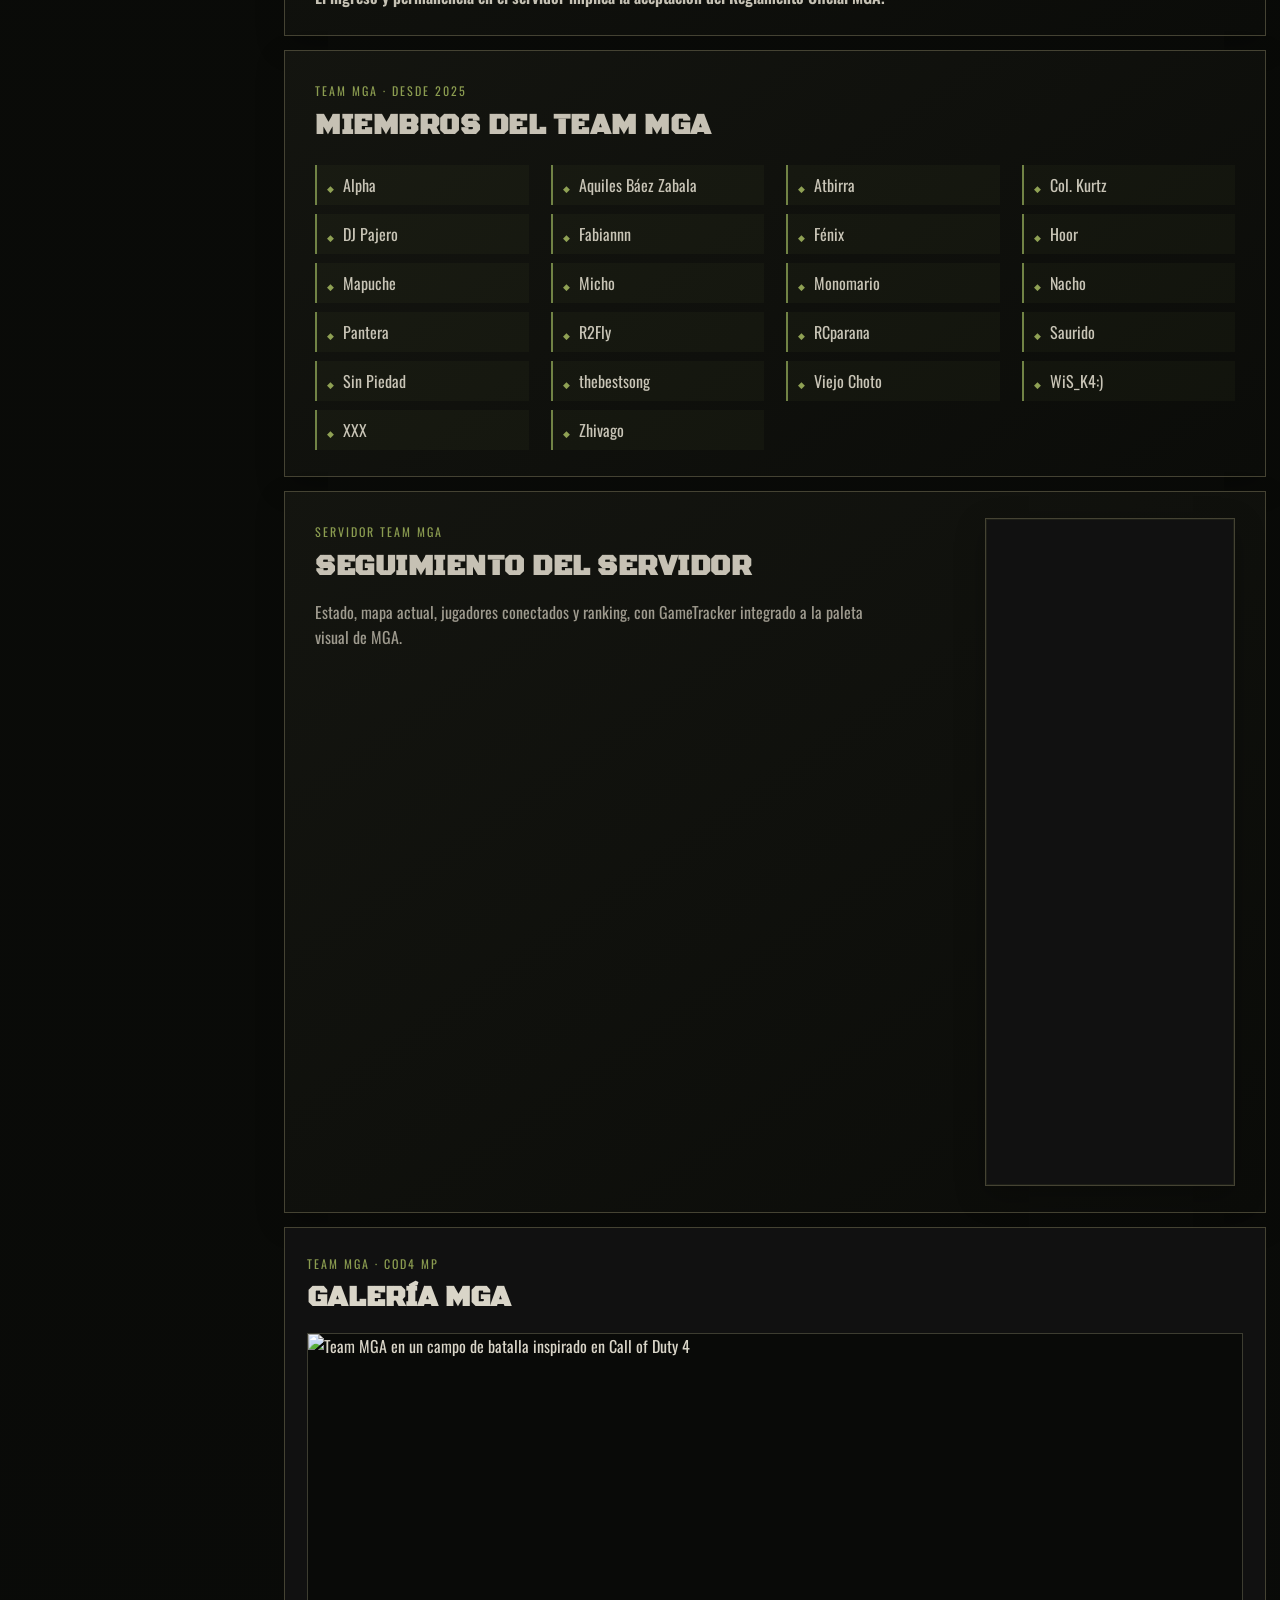
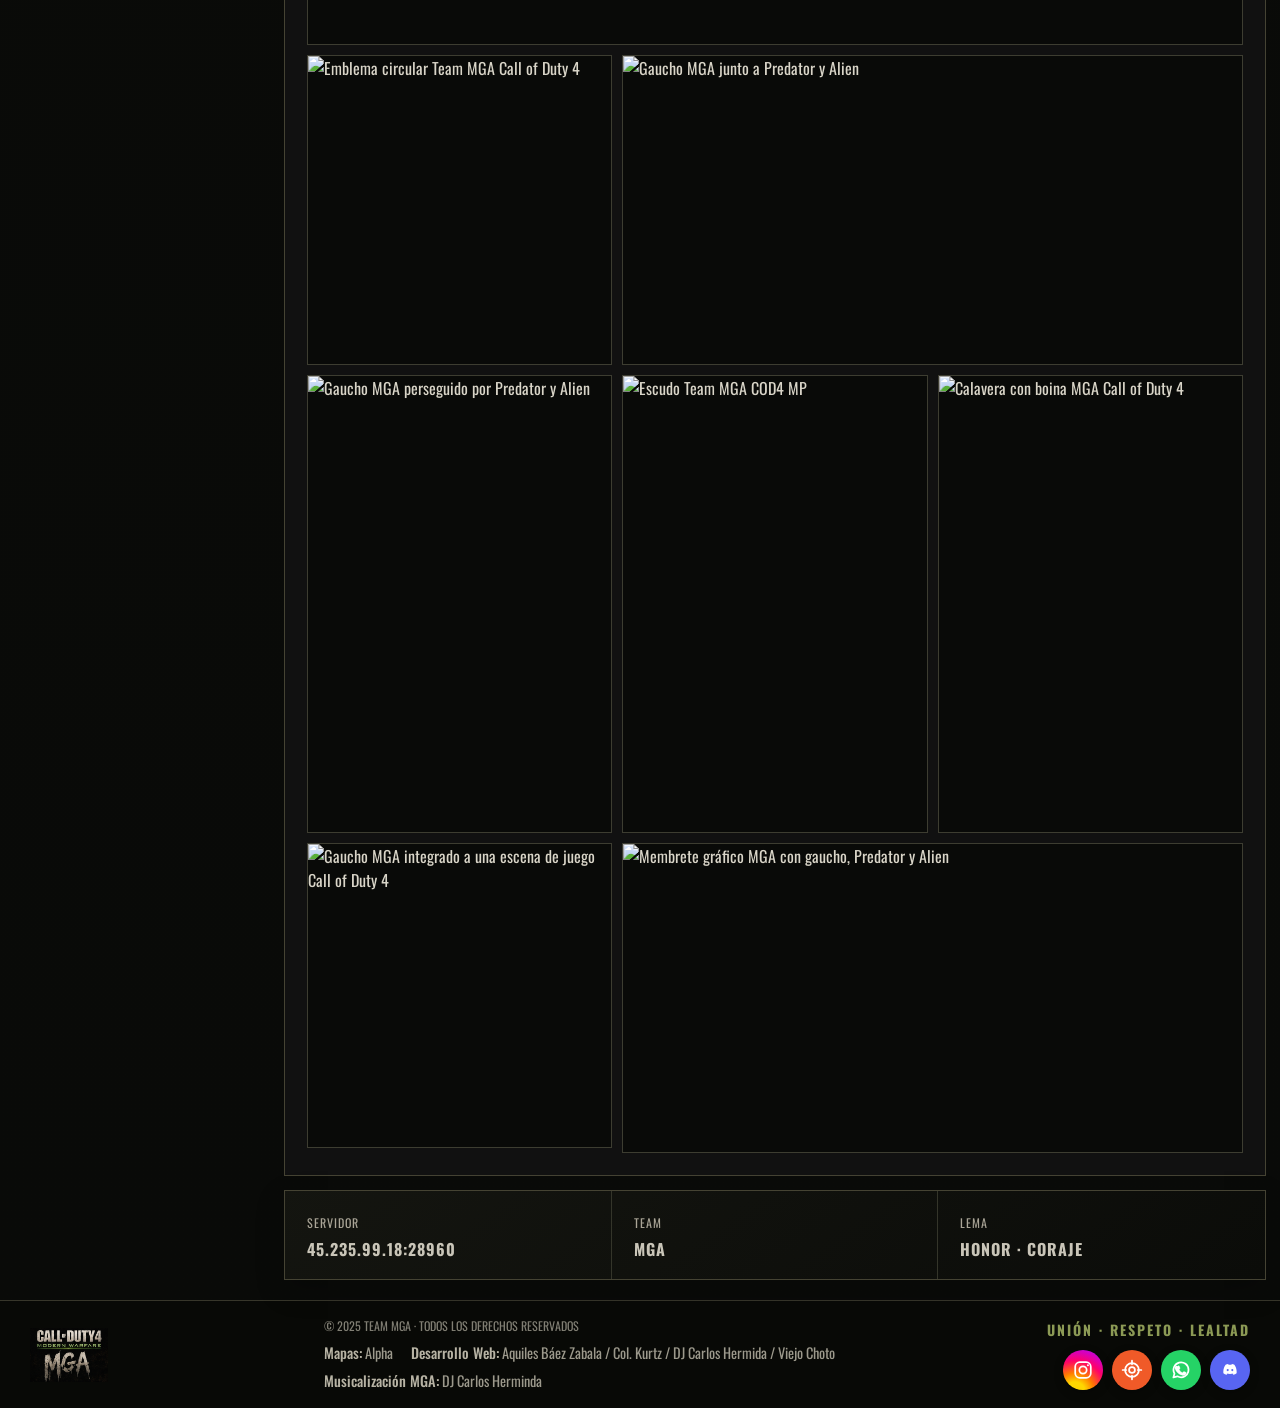
==== commit b408c682: "Corregir menú, modo de juego y contador" ====
--- a/index.html
+++ b/index.html
@@ -36,8 +36,8 @@
         <a class="active" href="#inicio"><span>⌂</span> INICIO</a>
         <a href="#servidor"><span>▤</span> SERVIDOR</a>
         <a href="#mapas"><span>◫</span> MAPAS</a>
+        <a href="#staff"><span>✪</span> STAFF</a>
         <a href="#miembros"><span>♟</span> MIEMBROS</a>
-        <a href="#staff"><span>✪</span> STAFF</a>
         <a href="#reglas"><span>✦</span> REGLAS</a>
         <a href="reglamento.html"><span>§</span> REGLAMENTO</a>
         <a href="#galeria"><span>▧</span> GALERÍA</a>
@@ -76,7 +76,7 @@
         <article id="mapas" class="panel maps-panel">
           <h2>⊕ &nbsp; MAPAS EN ROTACIÓN</h2>
           <div id="mapList" class="map-list"></div>
-          <div class="gametype">GAMETYPE WAR</div>
+          <div class="gametype">Modo de juego: TDM (Combate a muerte por equipos)</div>
         </article>
 
         <article id="staff" class="panel staff-panel">
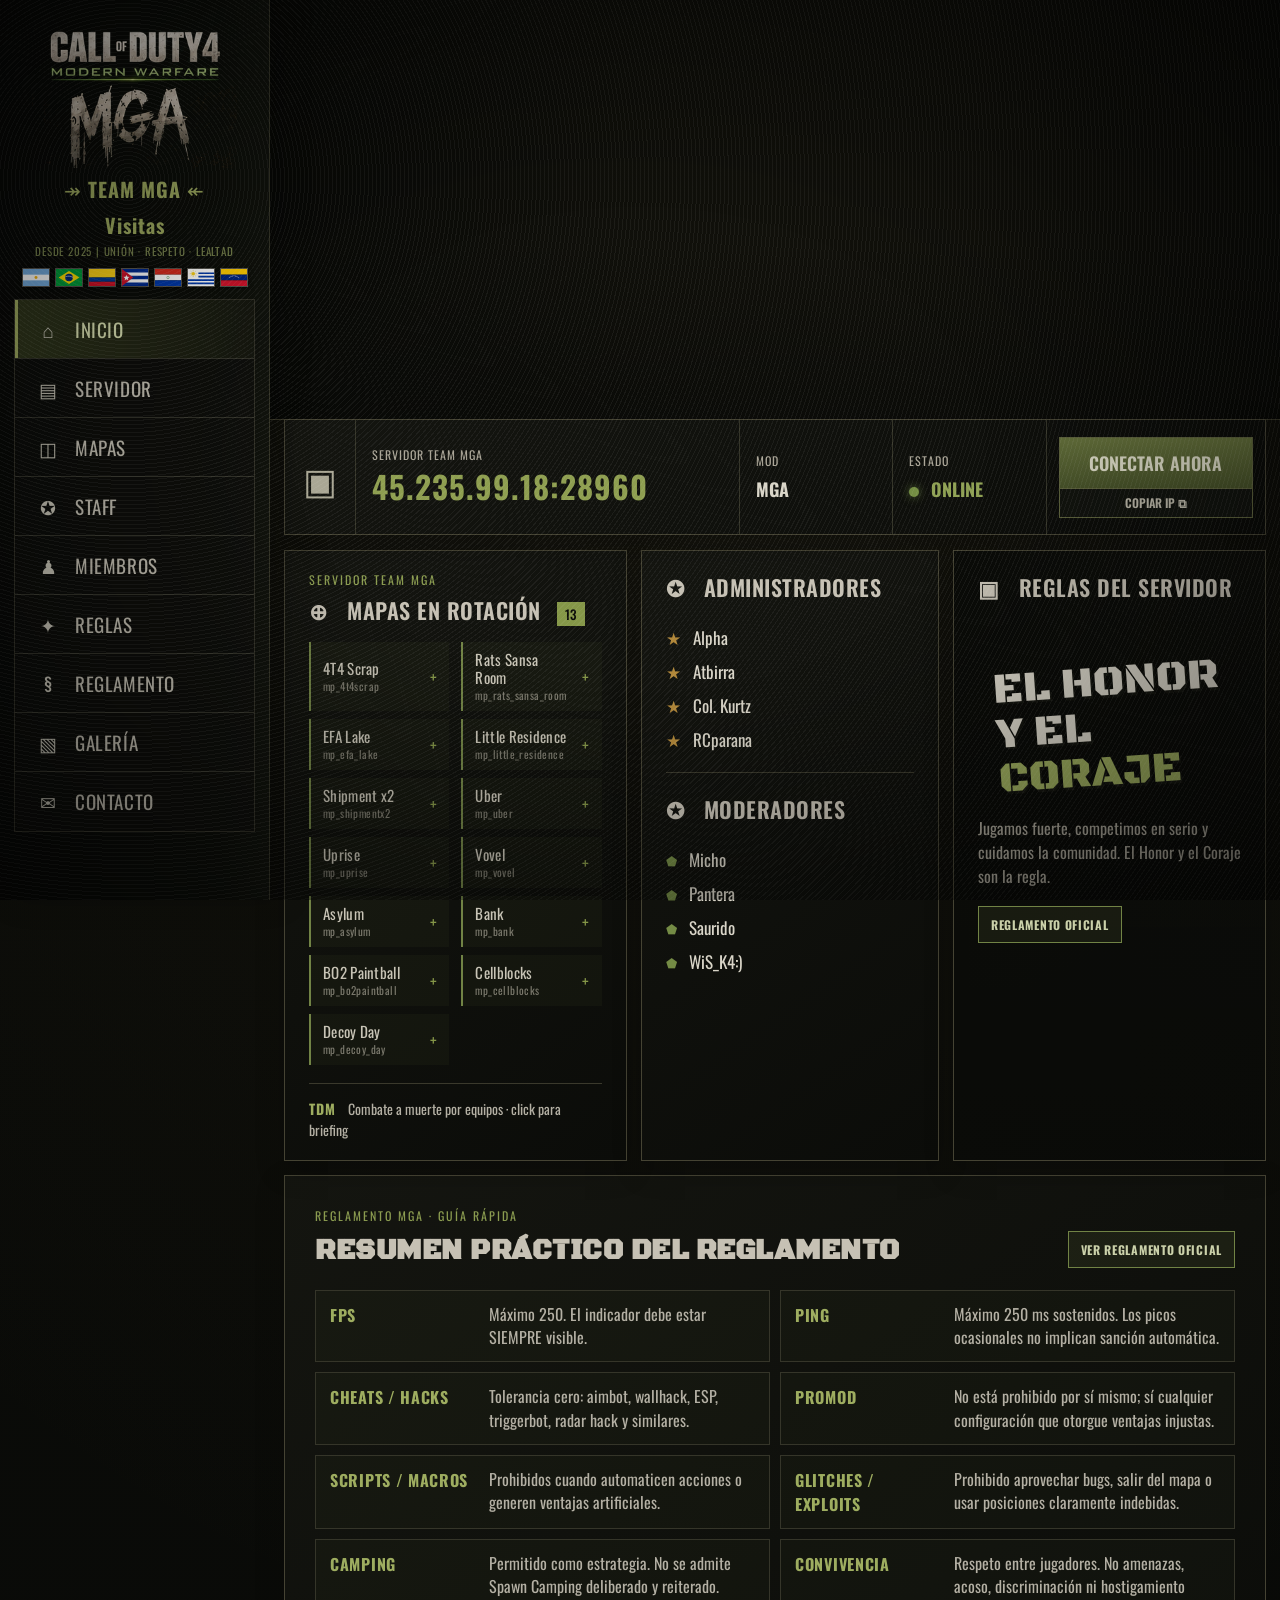
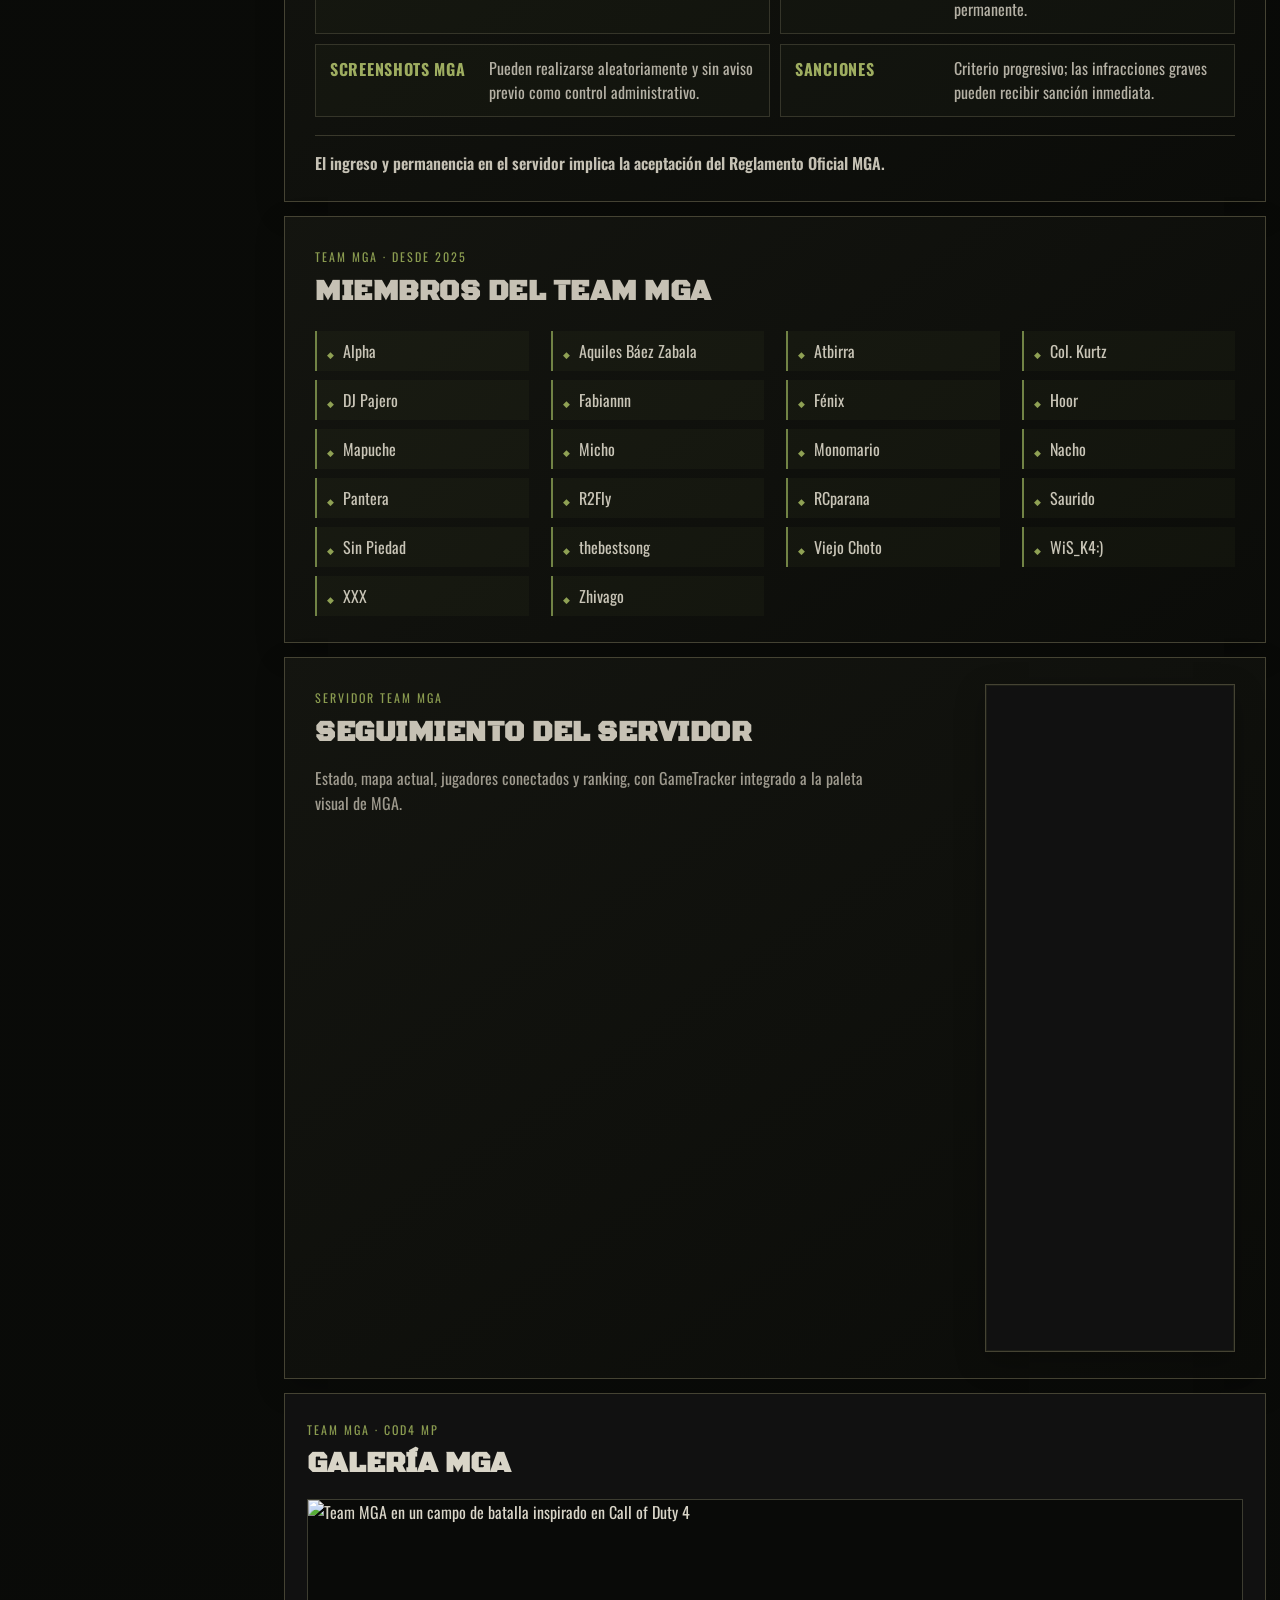
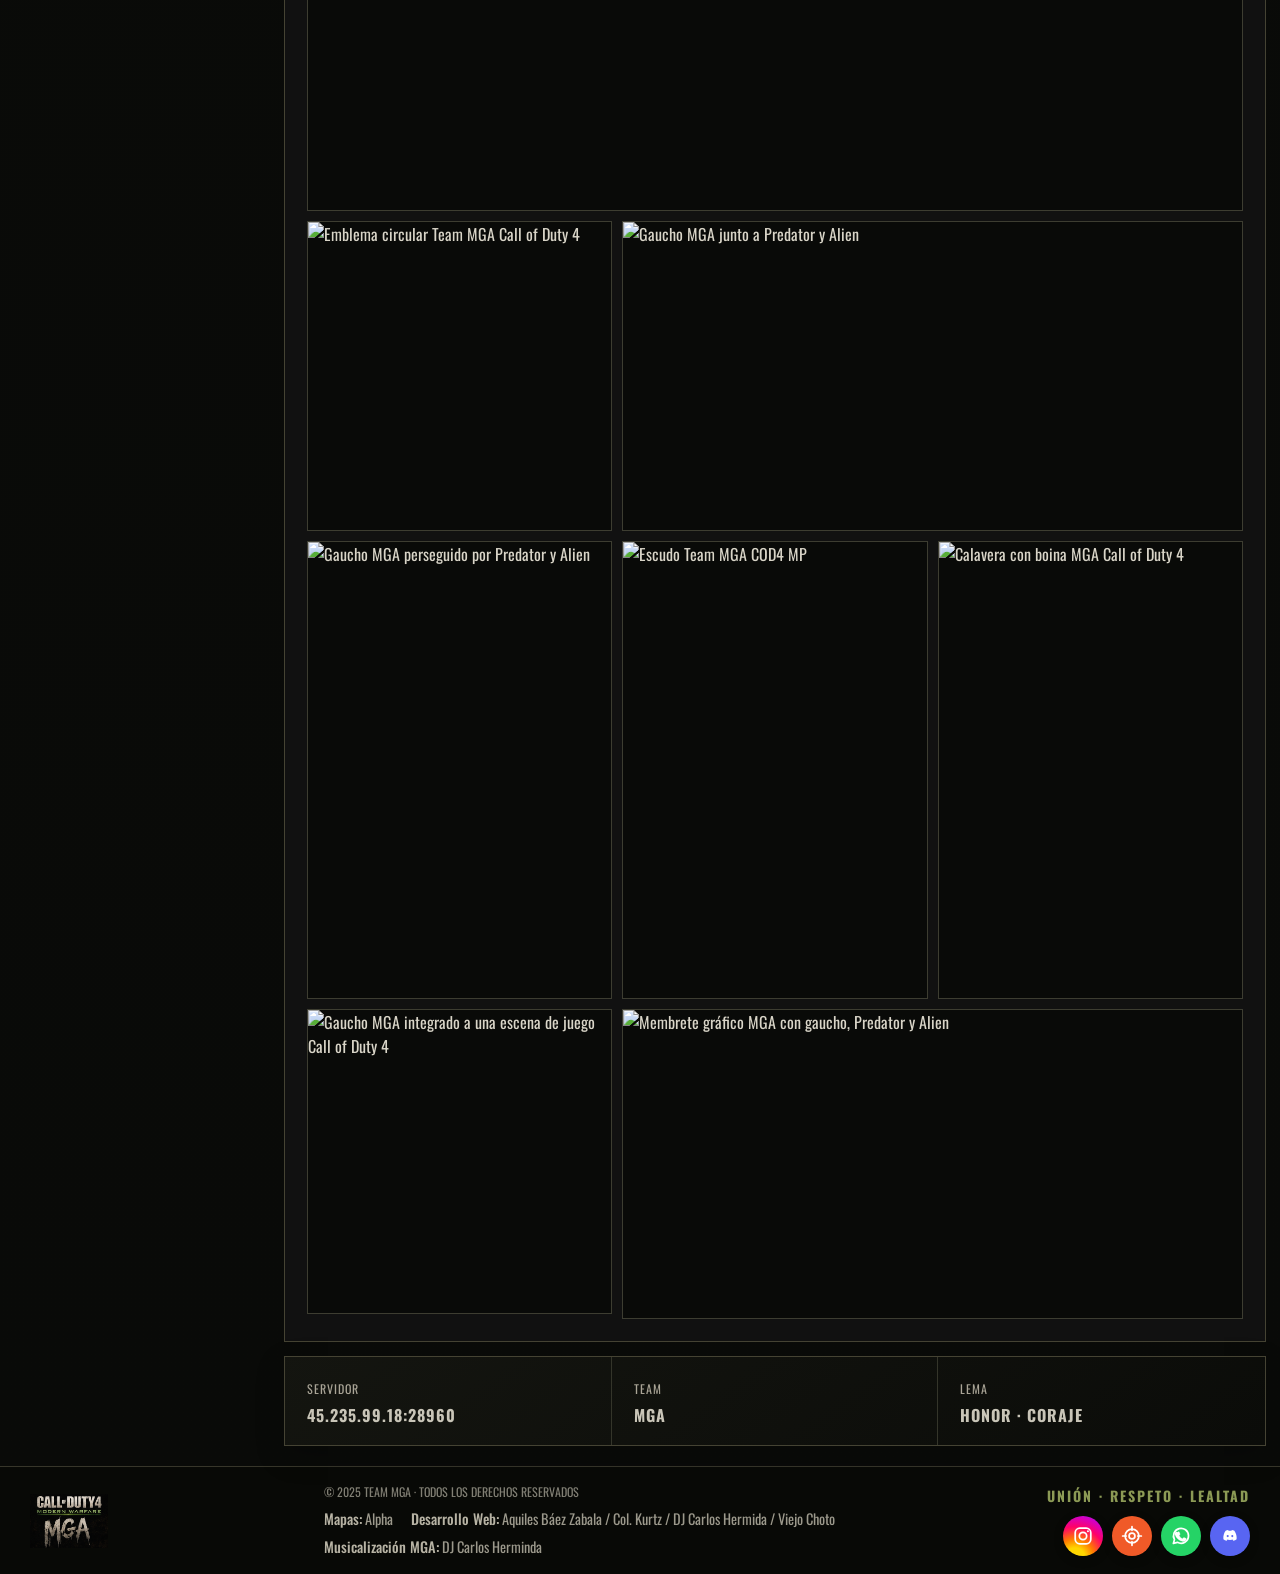
==== commit 73f10aba: "Mejorar sección de mapas con nombres visibles y briefing al click Co-authored-by: Cursor <cursoragen" ====
--- a/index.html
+++ b/index.html
@@ -9,7 +9,7 @@
   <link rel="preconnect" href="https://fonts.googleapis.com">
   <link rel="preconnect" href="https://fonts.gstatic.com" crossorigin>
   <link href="https://fonts.googleapis.com/css2?family=Black+Ops+One&family=Oswald:wght@400;500;600;700&display=swap" rel="stylesheet">
-  <link rel="stylesheet" href="css/style.css">
+  <link rel="stylesheet" href="css/style.css?v=20260827-2">
 </head>
 <body>
   <div class="grain" aria-hidden="true"></div>
@@ -74,9 +74,10 @@
 
       <section class="dashboard-grid">
         <article id="mapas" class="panel maps-panel">
-          <h2>⊕ &nbsp; MAPAS EN ROTACIÓN</h2>
+          <span class="section-kicker">SERVIDOR TEAM MGA</span>
+          <h2>⊕ &nbsp; MAPAS EN ROTACIÓN <em id="mapCount">13</em></h2>
           <div id="mapList" class="map-list"></div>
-          <div class="gametype">Modo de juego: TDM (Combate a muerte por equipos)</div>
+          <div class="gametype"><b>TDM</b> Combate a muerte por equipos · click para briefing</div>
         </article>
 
         <article id="staff" class="panel staff-panel">
@@ -190,6 +191,6 @@
   </footer>
 
   <div id="toast" role="status" aria-live="polite"></div>
-  <script src="js/app.js"></script>
+  <script src="js/app.js?v=20260827-2"></script>
 </body>
 </html>
--- a/css/style.css
+++ b/css/style.css
@@ -39,3 +39,25 @@
 /* Ajustes v8 modificada 05: banderas del Team MGA */
 .country-flags{display:flex;align-items:center;justify-content:center;gap:5px;margin:-16px 0 12px;padding:0 2px}.country-flags img{display:block;width:28px;height:auto;aspect-ratio:3/2;object-fit:cover;border:1px solid rgba(217,213,200,.35);box-shadow:0 1px 4px rgba(0,0,0,.55)}
 @media(max-width:1100px){.country-flags{gap:3px}.country-flags img{width:25px}}
+
+/* Mapas en rotación */
+.maps-panel{display:flex;flex-direction:column}
+.maps-panel .section-kicker{display:block;margin-bottom:6px}
+.maps-panel h2{margin:0 0 16px}
+.maps-panel h2 em{font-style:normal;font-size:13px;font-weight:500;color:#0a0b08;background:#859748;padding:2px 8px;margin-left:10px;vertical-align:middle;letter-spacing:.4px}
+.map-list{display:grid;grid-template-columns:1fr 1fr;gap:8px 12px;font-size:15px;flex:1}
+.map-list div:before{content:none}
+.map-item{display:grid;padding:8px 10px 8px 12px;border-left:2px solid #718345;background:rgba(113,131,69,.06);transition:background .18s,border-color .18s}
+.map-item:hover,.map-item:focus-within{background:rgba(113,131,69,.14)}
+.map-item.is-open{background:rgba(113,131,69,.18);border-left-color:#a0ad60}
+.map-item-btn{display:grid;grid-template-columns:1fr auto;align-items:center;gap:8px;width:100%;margin:0;padding:0;border:0;background:none;color:inherit;font:inherit;text-align:left;cursor:pointer}
+.map-item-btn:focus-visible{outline:1px solid #859748;outline-offset:2px}
+.map-item-copy{display:grid;gap:1px;min-width:0}
+.map-item-name{font-size:15px;color:#c8c4b6;letter-spacing:.3px;line-height:1.2}
+.map-item-id{font-size:11px;color:#7a786c;letter-spacing:.4px}
+.map-item-mark{color:#859748;font-size:16px;line-height:1;width:12px;text-align:center}
+.map-item-mark:before{content:"+"}
+.map-item.is-open .map-item-mark:before{content:"–"}
+.map-item-tip{margin:8px 0 0;padding-top:7px;border-top:1px solid rgba(113,131,69,.28);color:#9e9a8e;font-size:12px;line-height:1.4;letter-spacing:.2px}
+.gametype{margin-top:18px;padding-top:14px;border-top:1px solid #3a392c;color:#b4b0a4;font-size:14px;text-decoration:none;text-underline-offset:unset}
+.gametype b{color:#9ead60;letter-spacing:.8px;margin-right:10px}
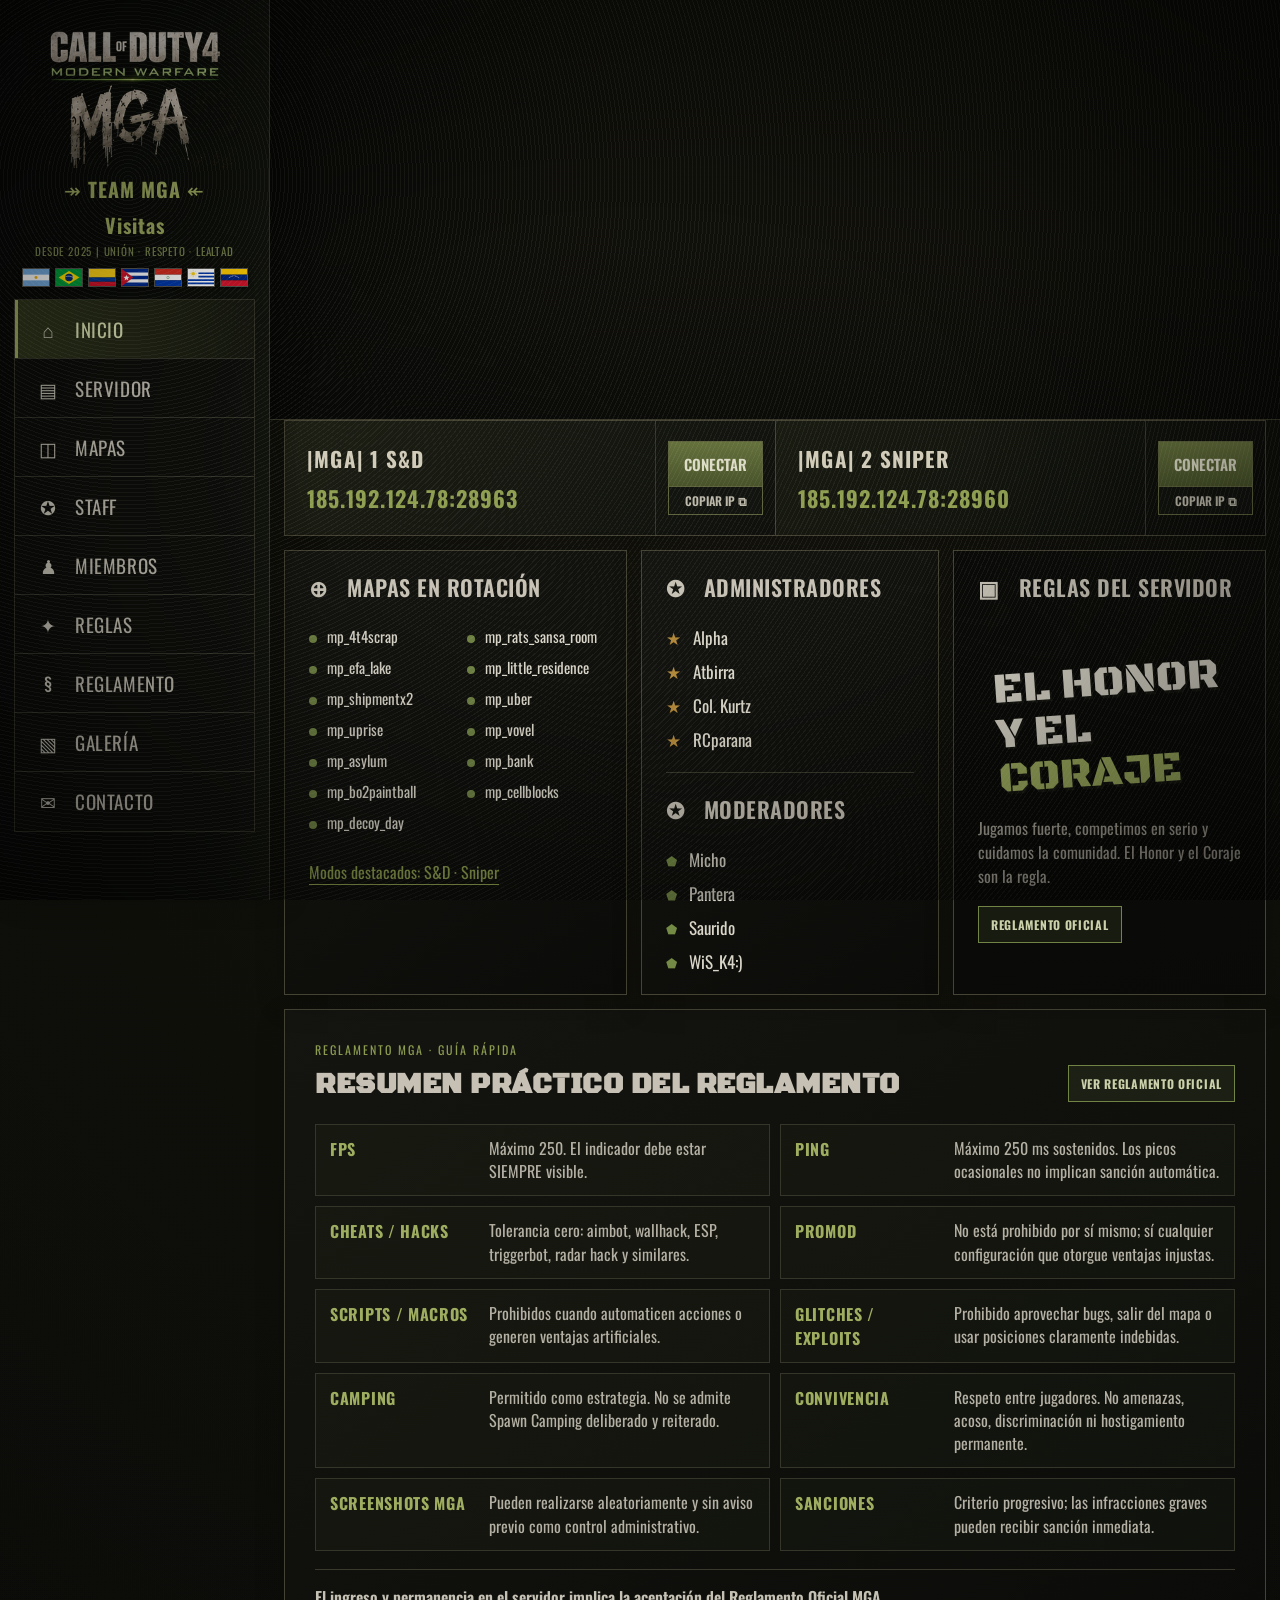
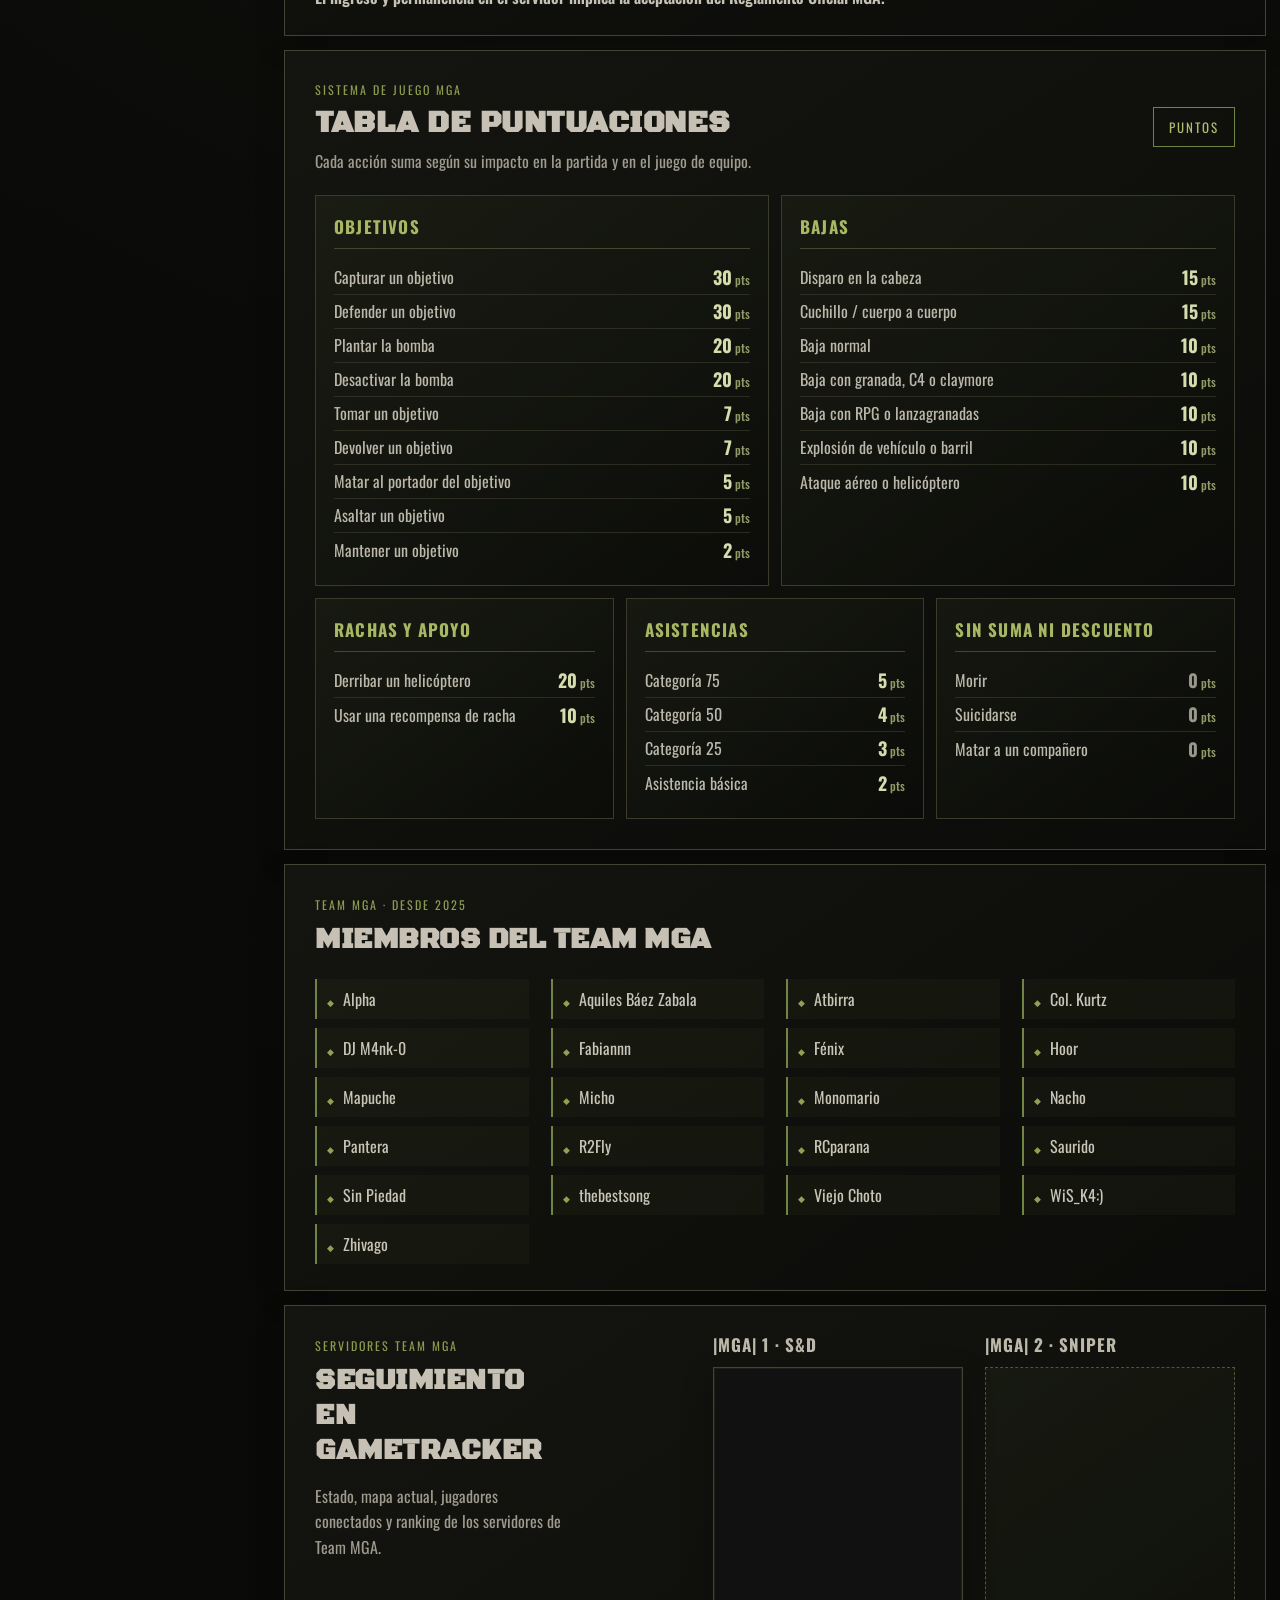
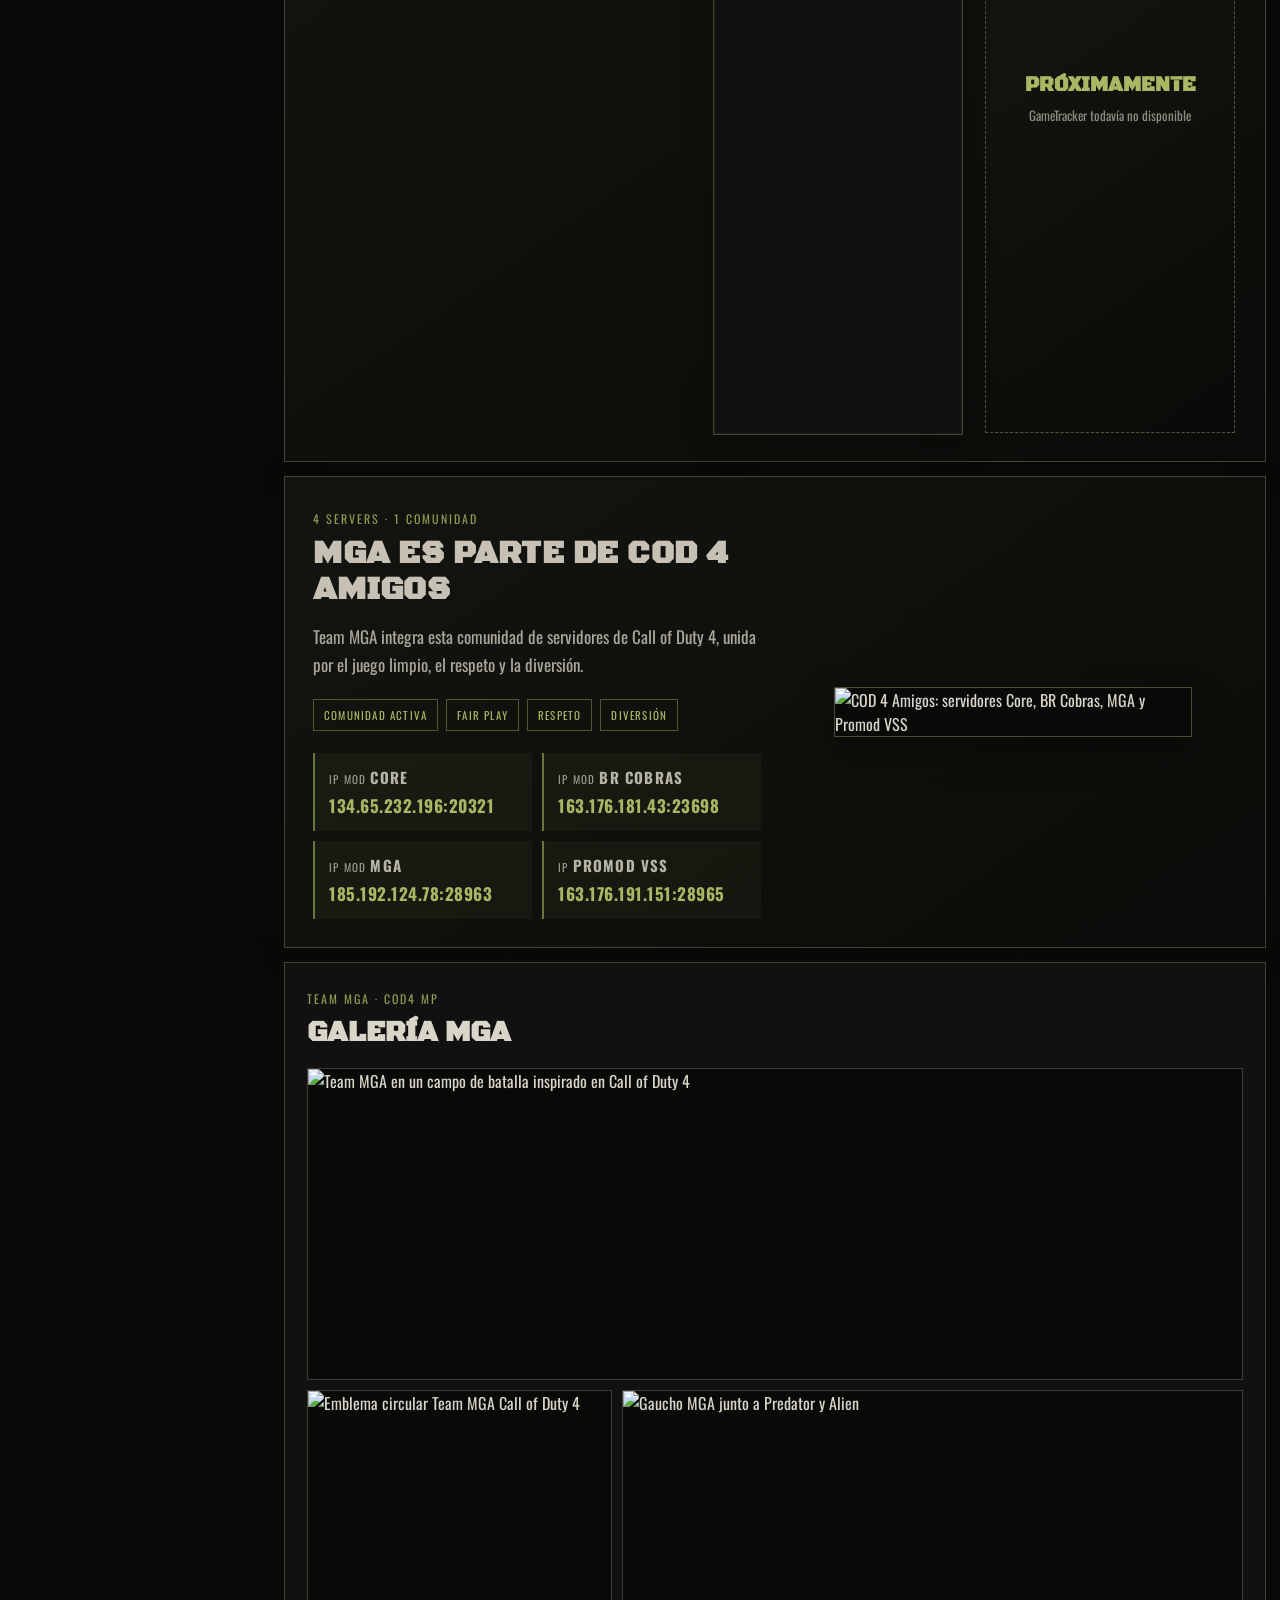
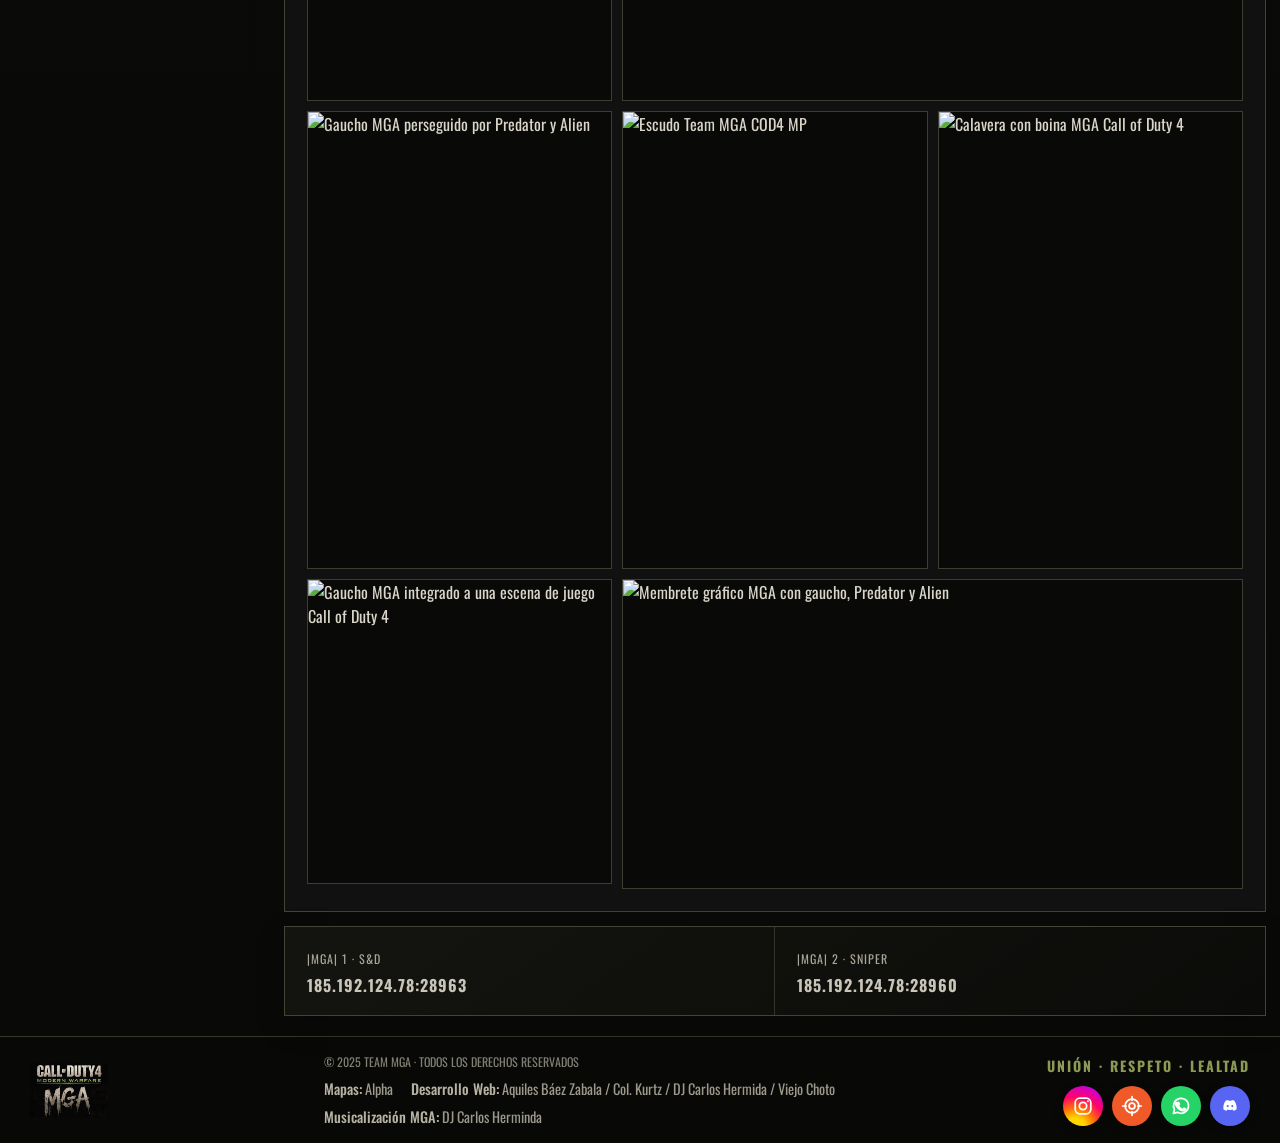
==== commit 094a775a: "Actualiza servidores, comunidad y puntuaciones" ====
--- a/index.html
+++ b/index.html
@@ -9,7 +9,7 @@
   <link rel="preconnect" href="https://fonts.googleapis.com">
   <link rel="preconnect" href="https://fonts.gstatic.com" crossorigin>
   <link href="https://fonts.googleapis.com/css2?family=Black+Ops+One&family=Oswald:wght@400;500;600;700&display=swap" rel="stylesheet">
-  <link rel="stylesheet" href="css/style.css?v=20260827-2">
+  <link rel="stylesheet" href="css/style.css?v=20260914-1">
 </head>
 <body>
   <div class="grain" aria-hidden="true"></div>
@@ -58,26 +58,28 @@
         </div>
       </section>
 
-      <section id="servidor" class="server-strip panel">
-        <div class="server-icon">▣</div>
-        <div class="server-main">
-          <small>SERVIDOR TEAM MGA</small>
-          <strong id="serverIp">45.235.99.18:28960</strong>
-        </div>
-        <div class="server-stat"><small>MOD</small><b>MGA</b></div>
-        <div class="server-stat online"><small>ESTADO</small><b><i></i> ONLINE</b></div>
-        <div class="server-actions">
-          <button class="connect" onclick="connectServer()">CONECTAR AHORA</button>
-          <button class="copy" onclick="copyIP()">COPIAR IP ⧉</button>
-        </div>
+      <section id="servidor" class="servers-panel panel">
+        <article class="server-entry">
+          <div class="server-main"><b>|MGA| 1 S&amp;D</b><strong data-server-ip="1">CARGANDO…</strong></div>
+          <div class="server-actions">
+            <button class="connect" data-server-action="connect" data-server="1" disabled>CONECTAR</button>
+            <button class="copy" data-server-action="copy" data-server="1" disabled>COPIAR IP ⧉</button>
+          </div>
+        </article>
+        <article class="server-entry">
+          <div class="server-main"><b>|MGA| 2 SNIPER</b><strong data-server-ip="2">CARGANDO…</strong></div>
+          <div class="server-actions">
+            <button class="connect" data-server-action="connect" data-server="2" disabled>CONECTAR</button>
+            <button class="copy" data-server-action="copy" data-server="2" disabled>COPIAR IP ⧉</button>
+          </div>
+        </article>
       </section>
 
       <section class="dashboard-grid">
         <article id="mapas" class="panel maps-panel">
-          <span class="section-kicker">SERVIDOR TEAM MGA</span>
-          <h2>⊕ &nbsp; MAPAS EN ROTACIÓN <em id="mapCount">13</em></h2>
+          <h2>⊕ &nbsp; MAPAS EN ROTACIÓN</h2>
           <div id="mapList" class="map-list"></div>
-          <div class="gametype"><b>TDM</b> Combate a muerte por equipos · click para briefing</div>
+          <div class="gametype">Modos destacados: S&amp;D · Sniper</div>
         </article>
 
         <article id="staff" class="panel staff-panel">
@@ -119,21 +121,98 @@
         <p class="quick-rules-note">El ingreso y permanencia en el servidor implica la aceptación del Reglamento Oficial MGA.</p>
       </section>
 
+      <section class="panel scoring-section" aria-labelledby="tablaPuntuaciones">
+        <div class="scoring-head">
+          <span class="section-kicker">SISTEMA DE JUEGO MGA</span>
+          <h2 id="tablaPuntuaciones">TABLA DE PUNTUACIONES</h2>
+          <p>Cada acción suma según su impacto en la partida y en el juego de equipo.</p>
+        </div>
+        <div class="scoring-grid">
+          <article class="score-card score-objectives">
+            <h3>OBJETIVOS</h3>
+            <dl>
+              <div><dt>Capturar un objetivo</dt><dd>30</dd></div>
+              <div><dt>Defender un objetivo</dt><dd>30</dd></div>
+              <div><dt>Plantar la bomba</dt><dd>20</dd></div>
+              <div><dt>Desactivar la bomba</dt><dd>20</dd></div>
+              <div><dt>Tomar un objetivo</dt><dd>7</dd></div>
+              <div><dt>Devolver un objetivo</dt><dd>7</dd></div>
+              <div><dt>Matar al portador del objetivo</dt><dd>5</dd></div>
+              <div><dt>Asaltar un objetivo</dt><dd>5</dd></div>
+              <div><dt>Mantener un objetivo</dt><dd>2</dd></div>
+            </dl>
+          </article>
+          <article class="score-card">
+            <h3>BAJAS</h3>
+            <dl>
+              <div><dt>Disparo en la cabeza</dt><dd>15</dd></div>
+              <div><dt>Cuchillo / cuerpo a cuerpo</dt><dd>15</dd></div>
+              <div><dt>Baja normal</dt><dd>10</dd></div>
+              <div><dt>Baja con granada, C4 o claymore</dt><dd>10</dd></div>
+              <div><dt>Baja con RPG o lanzagranadas</dt><dd>10</dd></div>
+              <div><dt>Explosión de vehículo o barril</dt><dd>10</dd></div>
+              <div><dt>Ataque aéreo o helicóptero</dt><dd>10</dd></div>
+            </dl>
+          </article>
+          <article class="score-card">
+            <h3>RACHAS Y APOYO</h3>
+            <dl>
+              <div><dt>Derribar un helicóptero</dt><dd>20</dd></div>
+              <div><dt>Usar una recompensa de racha</dt><dd>10</dd></div>
+            </dl>
+          </article>
+          <article class="score-card">
+            <h3>ASISTENCIAS</h3>
+            <dl>
+              <div><dt>Categoría 75</dt><dd>5</dd></div>
+              <div><dt>Categoría 50</dt><dd>4</dd></div>
+              <div><dt>Categoría 25</dt><dd>3</dd></div>
+              <div><dt>Asistencia básica</dt><dd>2</dd></div>
+            </dl>
+          </article>
+          <article class="score-card score-neutral">
+            <h3>SIN SUMA NI DESCUENTO</h3>
+            <dl>
+              <div><dt>Morir</dt><dd>0</dd></div>
+              <div><dt>Suicidarse</dt><dd>0</dd></div>
+              <div><dt>Matar a un compañero</dt><dd>0</dd></div>
+            </dl>
+          </article>
+        </div>
+      </section>
+
       <section id="miembros" class="panel members-section">
         <span class="section-kicker">TEAM MGA · DESDE 2025</span>
         <h2>MIEMBROS DEL TEAM MGA</h2>
         <div id="memberList" class="member-list"></div>
       </section>
 
-      <section class="panel gametracker-section" aria-label="GameTracker del servidor Team MGA">
+      <section id="gametracker" class="panel gametracker-section" aria-label="GameTracker de los servidores Team MGA">
         <div class="gametracker-copy">
-          <span class="section-kicker">SERVIDOR TEAM MGA</span>
-          <h2>SEGUIMIENTO DEL SERVIDOR</h2>
-          <p>Estado, mapa actual, jugadores conectados y ranking, con GameTracker integrado a la paleta visual de MGA.</p>
-        </div>
-        <div class="gametracker-widget">
-          <iframe src="https://cache.gametracker.com/components/html0/?host=45.235.99.18:28960&amp;bgColor=11120e&amp;fontColor=d9d5c8&amp;titleBgColor=151710&amp;titleColor=a0ad60&amp;borderColor=454333&amp;linkColor=b4893d&amp;borderLinkColor=3b3a2b&amp;showMap=1&amp;currentPlayersHeight=200&amp;showCurrPlayers=1&amp;topPlayersHeight=130&amp;showTopPlayers=1&amp;showBlogs=0&amp;width=250" frameborder="0" scrolling="no" width="250" height="666" title="GameTracker Team MGA"></iframe>
-        </div>
+          <span class="section-kicker">SERVIDORES TEAM MGA</span>
+          <h2>SEGUIMIENTO EN GAMETRACKER</h2>
+          <p>Estado, mapa actual, jugadores conectados y ranking de los servidores de Team MGA.</p>
+        </div>
+        <div class="gametracker-widgets">
+          <article class="gametracker-card"><h3>|MGA| 1 · S&amp;D</h3><div class="gametracker-widget"><iframe id="gameTrackerWidget" src="about:blank" frameborder="0" scrolling="no" width="250" height="666" title="GameTracker |MGA| 1 S&amp;D"></iframe></div></article>
+          <article class="gametracker-card"><h3>|MGA| 2 · SNIPER</h3><div id="gameTracker2Slot" class="gametracker-placeholder"><strong>PRÓXIMAMENTE</strong><span>GameTracker todavía no disponible</span></div></article>
+        </div>
+      </section>
+
+      <section id="comunidad" class="panel cod4-amigos-section" aria-labelledby="cod4AmigosTitle">
+        <div class="cod4-amigos-copy">
+          <span class="section-kicker">4 SERVERS · 1 COMUNIDAD</span>
+          <h2 id="cod4AmigosTitle">MGA ES PARTE DE COD 4 AMIGOS</h2>
+          <p>Team MGA integra esta comunidad de servidores de Call of Duty 4, unida por el juego limpio, el respeto y la diversión.</p>
+          <div class="cod4-amigos-values"><span>COMUNIDAD ACTIVA</span><span>FAIR PLAY</span><span>RESPETO</span><span>DIVERSIÓN</span></div>
+          <div class="cod4-amigos-servers" aria-label="Servidores de COD 4 Amigos">
+            <div><span>IP MOD <b>CORE</b></span><strong>134.65.232.196:20321</strong></div>
+            <div><span>IP MOD <b>BR COBRAS</b></span><strong>163.176.181.43:23698</strong></div>
+            <div><span>IP MOD <b>MGA</b></span><strong data-server-ip="1">CARGANDO…</strong></div>
+            <div><span>IP <b>PROMOD VSS</b></span><strong>163.176.191.151:28965</strong></div>
+          </div>
+        </div>
+        <figure><img src="assets/images/cod4-amigos-mga-v2.png?v=20260914-2" alt="COD 4 Amigos: servidores Core, BR Cobras, MGA y Promod VSS"></figure>
       </section>
 
       <section id="galeria" class="gallery">
@@ -154,9 +233,8 @@
       </section>
 
       <section id="contacto" class="contact panel">
-        <div><small>SERVIDOR</small><strong>45.235.99.18:28960</strong></div>
-        <div><small>TEAM</small><strong>MGA</strong></div>
-        <div><small>LEMA</small><strong>HONOR · CORAJE</strong></div>
+        <div><small>|MGA| 1 · S&amp;D</small><strong data-server-ip="1">CARGANDO…</strong></div>
+        <div><small>|MGA| 2 · SNIPER</small><strong data-server-ip="2">CARGANDO…</strong></div>
       </section>
     </main>
   </div>
@@ -177,7 +255,7 @@
         <a class="social-instagram" href="https://www.instagram.com/clan.mga/" target="_blank" rel="noopener noreferrer" title="Instagram" aria-label="Instagram">
           <svg viewBox="0 0 24 24" aria-hidden="true"><rect x="3.5" y="3.5" width="17" height="17" rx="5"/><circle cx="12" cy="12" r="4"/><circle class="social-dot" cx="17.4" cy="6.7" r="1.1"/></svg>
         </a>
-        <a class="social-gametracker" href="https://www.gametracker.com/server_info/45.235.99.18:28960/" target="_blank" rel="noopener noreferrer" title="GameTracker" aria-label="GameTracker">
+        <a id="gameTrackerLink" class="social-gametracker" href="https://www.gametracker.com/" target="_blank" rel="noopener noreferrer" title="GameTracker" aria-label="GameTracker">
           <svg viewBox="0 0 24 24" aria-hidden="true"><circle cx="12" cy="12" r="7.5"/><circle cx="12" cy="12" r="3.2"/><path d="M12 1.8v4M12 18.2v4M1.8 12h4M18.2 12h4"/></svg>
         </a>
         <a class="social-whatsapp" href="https://chat.whatsapp.com/F00kcSlsPZZ1HjWGbJu062" target="_blank" rel="noopener noreferrer" title="WhatsApp" aria-label="WhatsApp">
@@ -191,6 +269,6 @@
   </footer>
 
   <div id="toast" role="status" aria-live="polite"></div>
-  <script src="js/app.js?v=20260827-2"></script>
+  <script src="js/app.js?v=20260914-3"></script>
 </body>
 </html>
--- a/css/style.css
+++ b/css/style.css
@@ -40,24 +40,18 @@
 .country-flags{display:flex;align-items:center;justify-content:center;gap:5px;margin:-16px 0 12px;padding:0 2px}.country-flags img{display:block;width:28px;height:auto;aspect-ratio:3/2;object-fit:cover;border:1px solid rgba(217,213,200,.35);box-shadow:0 1px 4px rgba(0,0,0,.55)}
 @media(max-width:1100px){.country-flags{gap:3px}.country-flags img{width:25px}}
 
-/* Mapas en rotación */
-.maps-panel{display:flex;flex-direction:column}
-.maps-panel .section-kicker{display:block;margin-bottom:6px}
-.maps-panel h2{margin:0 0 16px}
-.maps-panel h2 em{font-style:normal;font-size:13px;font-weight:500;color:#0a0b08;background:#859748;padding:2px 8px;margin-left:10px;vertical-align:middle;letter-spacing:.4px}
-.map-list{display:grid;grid-template-columns:1fr 1fr;gap:8px 12px;font-size:15px;flex:1}
-.map-list div:before{content:none}
-.map-item{display:grid;padding:8px 10px 8px 12px;border-left:2px solid #718345;background:rgba(113,131,69,.06);transition:background .18s,border-color .18s}
-.map-item:hover,.map-item:focus-within{background:rgba(113,131,69,.14)}
-.map-item.is-open{background:rgba(113,131,69,.18);border-left-color:#a0ad60}
-.map-item-btn{display:grid;grid-template-columns:1fr auto;align-items:center;gap:8px;width:100%;margin:0;padding:0;border:0;background:none;color:inherit;font:inherit;text-align:left;cursor:pointer}
-.map-item-btn:focus-visible{outline:1px solid #859748;outline-offset:2px}
-.map-item-copy{display:grid;gap:1px;min-width:0}
-.map-item-name{font-size:15px;color:#c8c4b6;letter-spacing:.3px;line-height:1.2}
-.map-item-id{font-size:11px;color:#7a786c;letter-spacing:.4px}
-.map-item-mark{color:#859748;font-size:16px;line-height:1;width:12px;text-align:center}
-.map-item-mark:before{content:"+"}
-.map-item.is-open .map-item-mark:before{content:"–"}
-.map-item-tip{margin:8px 0 0;padding-top:7px;border-top:1px solid rgba(113,131,69,.28);color:#9e9a8e;font-size:12px;line-height:1.4;letter-spacing:.2px}
-.gametype{margin-top:18px;padding-top:14px;border-top:1px solid #3a392c;color:#b4b0a4;font-size:14px;text-decoration:none;text-underline-offset:unset}
-.gametype b{color:#9ead60;letter-spacing:.8px;margin-right:10px}
+/* Servidores MGA */
+.servers-panel{margin:0 14px 14px;min-height:116px;display:grid;grid-template-columns:repeat(2,minmax(0,1fr));align-items:stretch;overflow:hidden}.server-entry{display:grid;grid-template-columns:minmax(230px,1fr) 120px;background:linear-gradient(135deg,rgba(133,151,72,.08),rgba(0,0,0,0))}.server-entry+ .server-entry{border-left:1px solid #454333}.server-entry .server-main{border:0;padding:16px 22px}.server-entry .server-main b{margin:0 0 8px;color:#d1ccb9;font-size:21px;letter-spacing:1.2px;white-space:nowrap}.server-entry .server-main strong{font-size:22px;white-space:nowrap}.server-entry .server-actions{border-left:1px solid #353529;padding:14px 12px}.server-entry .connect{height:46px;font-size:15px}.server-entry .copy{height:28px}
+@media(max-width:1180px){.server-entry{grid-template-columns:1fr 105px}.server-entry .server-main b{font-size:18px}.server-entry .server-main strong{font-size:18px}}
+@media(max-width:780px){.servers-panel{margin:0;grid-template-columns:1fr}.server-entry+ .server-entry{border-left:0;border-top:1px solid #454333}}
+@media(max-width:480px){.server-entry{grid-template-columns:1fr}.server-entry .server-actions{border-left:0;border-top:1px solid #353529}}
+
+/* Tabla de puntuaciones */
+.scoring-section{margin:0 14px 14px;padding:30px}.scoring-head{display:grid;grid-template-columns:1fr auto;align-items:end;gap:5px 24px;margin-bottom:22px}.scoring-head .section-kicker,.scoring-head p{grid-column:1}.scoring-head h2{grid-column:1;margin:2px 0;font-family:'Black Ops One',Impact,sans-serif;font-size:30px}.scoring-head p{margin:0;color:#9e9a8e}.scoring-head:after{content:'PUNTOS';grid-column:2;grid-row:1/4;align-self:center;padding:9px 15px;border:1px solid #718345;color:#aebc70;font-size:13px;letter-spacing:2px}.scoring-grid{display:grid;grid-template-columns:repeat(12,minmax(0,1fr));gap:12px}.score-card{grid-column:span 4;padding:18px;border:1px solid #3b3a2b;background:linear-gradient(145deg,rgba(113,131,69,.08),rgba(8,9,7,.42))}.score-card.score-objectives{grid-column:span 6}.score-card:nth-child(2){grid-column:span 6}.score-card h3{margin:0 0 12px;padding-bottom:9px;border-bottom:1px solid #464532;color:#a8b764;font-size:17px;letter-spacing:1.2px}.score-card dl{margin:0}.score-card dl>div{display:grid;grid-template-columns:1fr 48px;gap:10px;align-items:center;min-height:34px;border-bottom:1px solid rgba(69,67,51,.55)}.score-card dl>div:last-child{border-bottom:0}.score-card dt{color:#bbb7aa;line-height:1.25}.score-card dd{margin:0;color:#d6dcae;font-size:18px;font-weight:700;text-align:right}.score-card dd:after{content:' pts';color:#929a68;font-size:12px;font-weight:500}.score-neutral dd{color:#99978c}
+@media(max-width:980px){.score-card,.score-card.score-objectives,.score-card:nth-child(2){grid-column:span 6}}
+@media(max-width:680px){.scoring-section{margin:0 12px 12px;padding:22px 18px}.scoring-head{display:block}.scoring-head:after{display:inline-block;margin-top:13px}.score-card,.score-card.score-objectives,.score-card:nth-child(2){grid-column:1/-1}}
+.official-scoring{display:grid;grid-template-columns:repeat(2,minmax(0,1fr));gap:14px;margin:20px 0 32px}.official-scoring section{border:1px solid rgba(176,169,128,.32);background:rgba(9,10,8,.5);padding:18px}.official-scoring h3{margin:0 0 12px;color:var(--olive-bright);font-family:"Oswald",sans-serif;font-size:18px;letter-spacing:1px}.official-scoring dl{margin:0}.official-scoring dl div{display:grid;grid-template-columns:1fr auto;gap:14px;padding:6px 0;border-bottom:1px solid rgba(176,169,128,.14)}.official-scoring dl div:last-child{border-bottom:0}.official-scoring dt{color:var(--text)}.official-scoring dd{margin:0;color:var(--gold);font-weight:700;white-space:nowrap}.official-scoring .neutral{grid-column:1/-1}@media(max-width:720px){.official-scoring{grid-template-columns:1fr}.official-scoring .neutral{grid-column:auto}}
+.contact{grid-template-columns:repeat(2,minmax(0,1fr))}
+@media(max-width:780px){.contact{grid-template-columns:1fr}}
+.cod4-amigos-section{margin:0 14px 14px;padding:28px;display:grid;grid-template-columns:minmax(360px,1fr) minmax(380px,1fr);gap:28px;align-items:center;overflow:hidden}.cod4-amigos-copy h2{margin:7px 0 14px;font-family:'Black Ops One',Impact,sans-serif;font-size:32px;line-height:1.15}.cod4-amigos-copy p{margin:0;color:#aaa69a;font-size:17px;line-height:1.65}.cod4-amigos-values{display:flex;flex-wrap:wrap;gap:8px;margin-top:20px}.cod4-amigos-values span{padding:7px 10px;border:1px solid #4e5634;color:#a8b764;font-size:11px;letter-spacing:1.2px}.cod4-amigos-servers{display:grid;grid-template-columns:repeat(2,minmax(0,1fr));gap:10px;margin-top:22px}.cod4-amigos-servers div{padding:13px 14px;border-left:2px solid #66763d;background:rgba(117,135,70,.07)}.cod4-amigos-servers span{display:block;color:#9e9a8e;font-size:11px;letter-spacing:1.2px}.cod4-amigos-servers span b{color:#b8b4a6;font-size:15px}.cod4-amigos-servers strong{display:block;margin-top:5px;color:#a8b764;font-family:'Oswald',sans-serif;font-size:17px;letter-spacing:.5px;white-space:nowrap}.cod4-amigos-servers .mga{border-left-color:#92493c}.cod4-amigos-servers .mga strong,.cod4-amigos-servers .mga span b{color:#c46d58}.cod4-amigos-section figure{width:80%;justify-self:center;margin:0;border:1px solid #4b4b38;background:#090a08;box-shadow:0 15px 35px rgba(0,0,0,.35)}.cod4-amigos-section img{display:block;width:100%;height:auto}@media(max-width:1050px){.cod4-amigos-section{grid-template-columns:1fr}.cod4-amigos-section figure{width:80%;max-width:720px;margin:auto}}@media(max-width:680px){.cod4-amigos-section{margin:0 12px 12px;padding:22px 18px}.cod4-amigos-copy h2{font-size:26px}.cod4-amigos-servers{grid-template-columns:1fr}.cod4-amigos-section figure{width:100%}}
+.gametracker-section{grid-template-columns:minmax(250px,.55fr) minmax(540px,1.45fr)}.gametracker-widgets{display:grid;grid-template-columns:repeat(2,250px);gap:22px;justify-content:end}.gametracker-card h3{margin:0 0 10px;color:#bdb9aa;font-size:17px;letter-spacing:1px}.gametracker-placeholder{width:250px;min-height:666px;display:flex;flex-direction:column;align-items:center;justify-content:center;gap:8px;border:1px dashed #51533d;background:linear-gradient(145deg,rgba(113,131,69,.07),rgba(8,9,7,.45));text-align:center}.gametracker-placeholder strong{color:#a8b764;font-family:'Black Ops One',Impact,sans-serif;font-size:20px}.gametracker-placeholder span{max-width:180px;color:#8f8b80;font-size:13px;line-height:1.5}@media(max-width:1050px){.gametracker-section{grid-template-columns:1fr}.gametracker-widgets{justify-content:start}}@media(max-width:620px){.gametracker-widgets{grid-template-columns:250px;justify-content:center}}
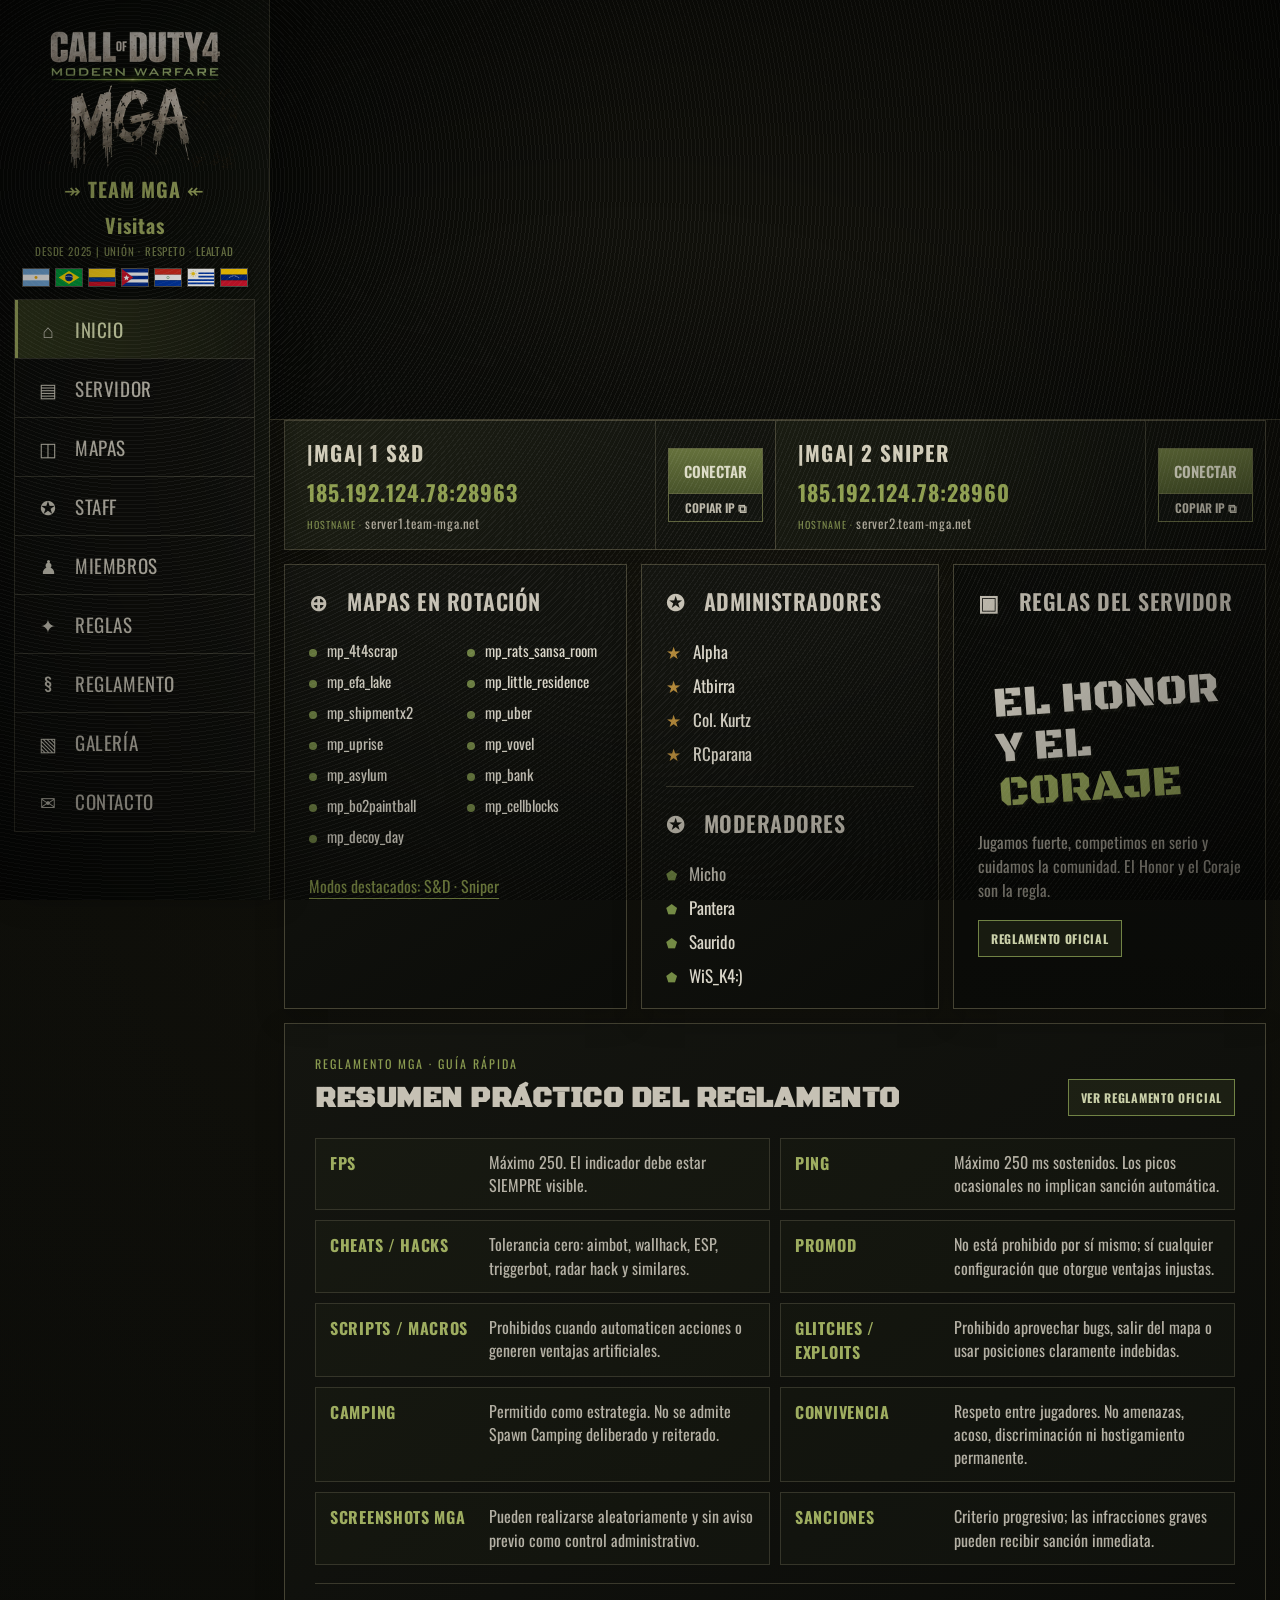
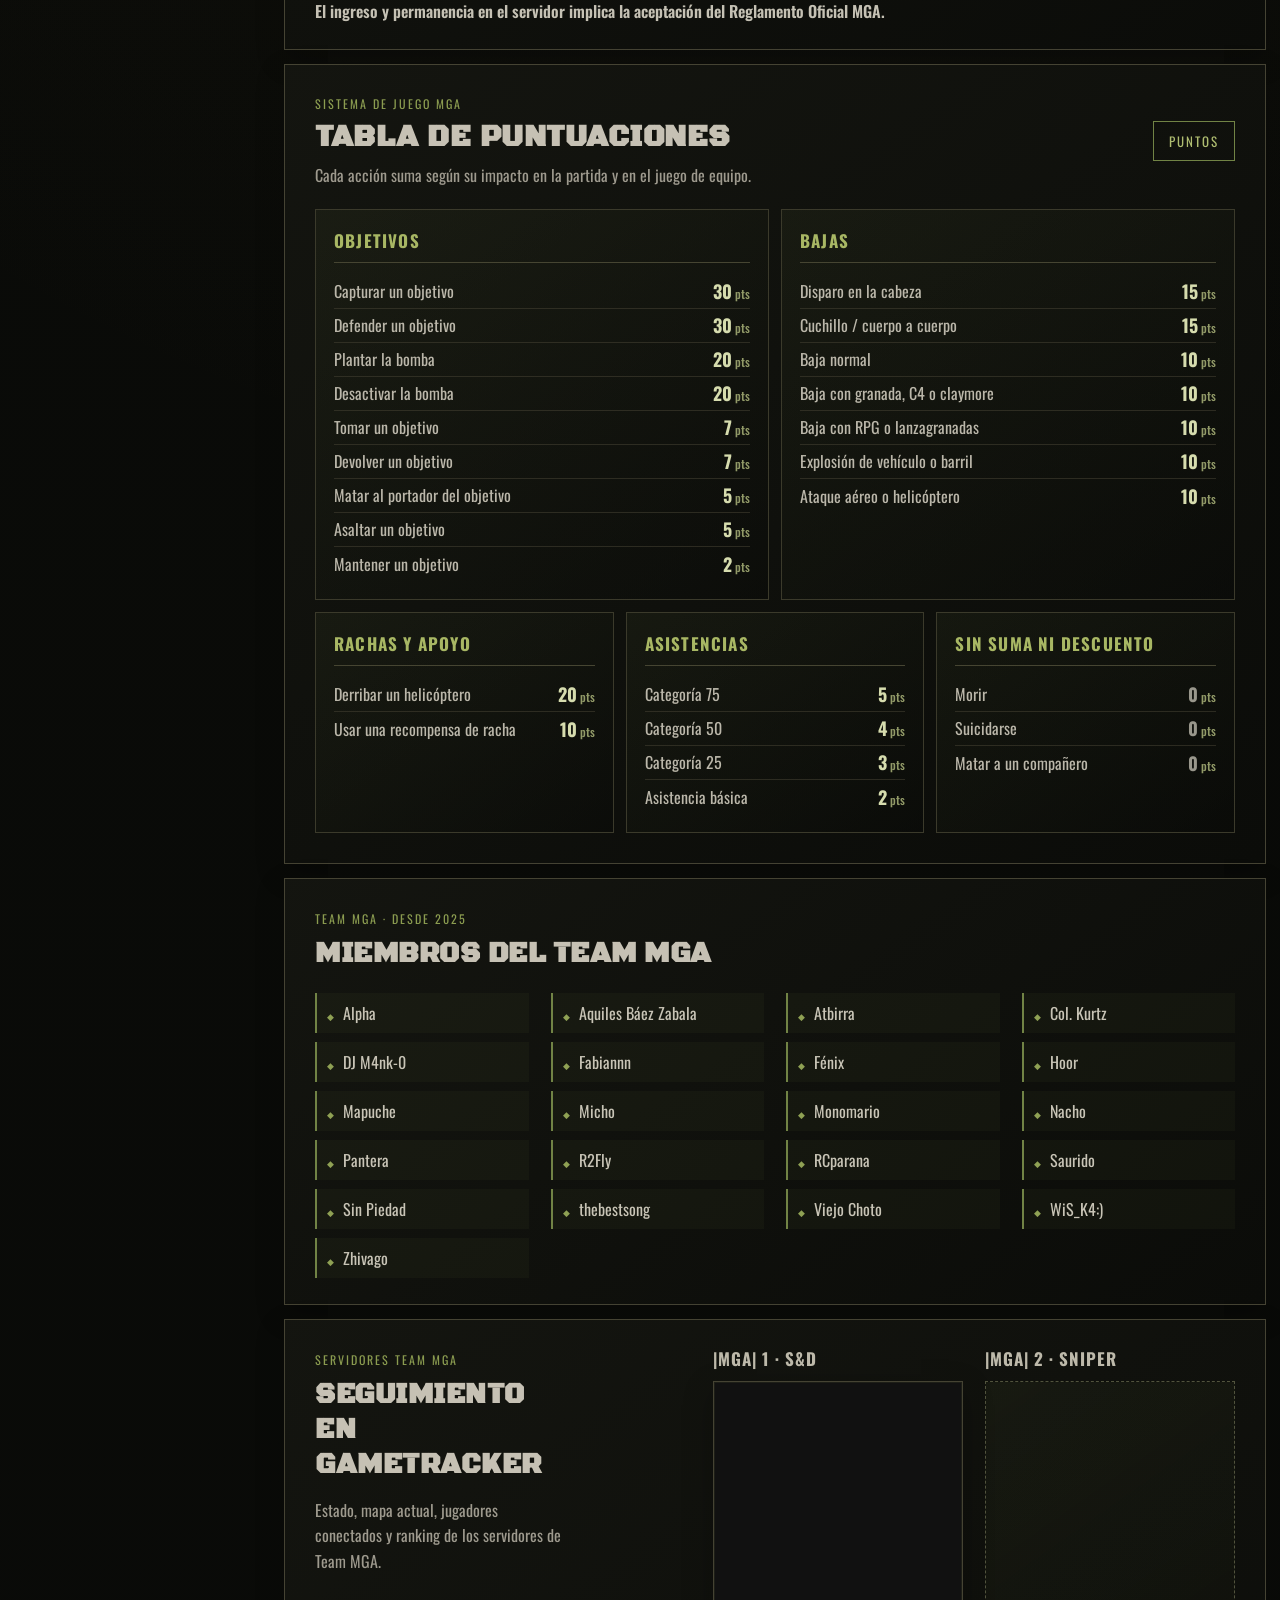
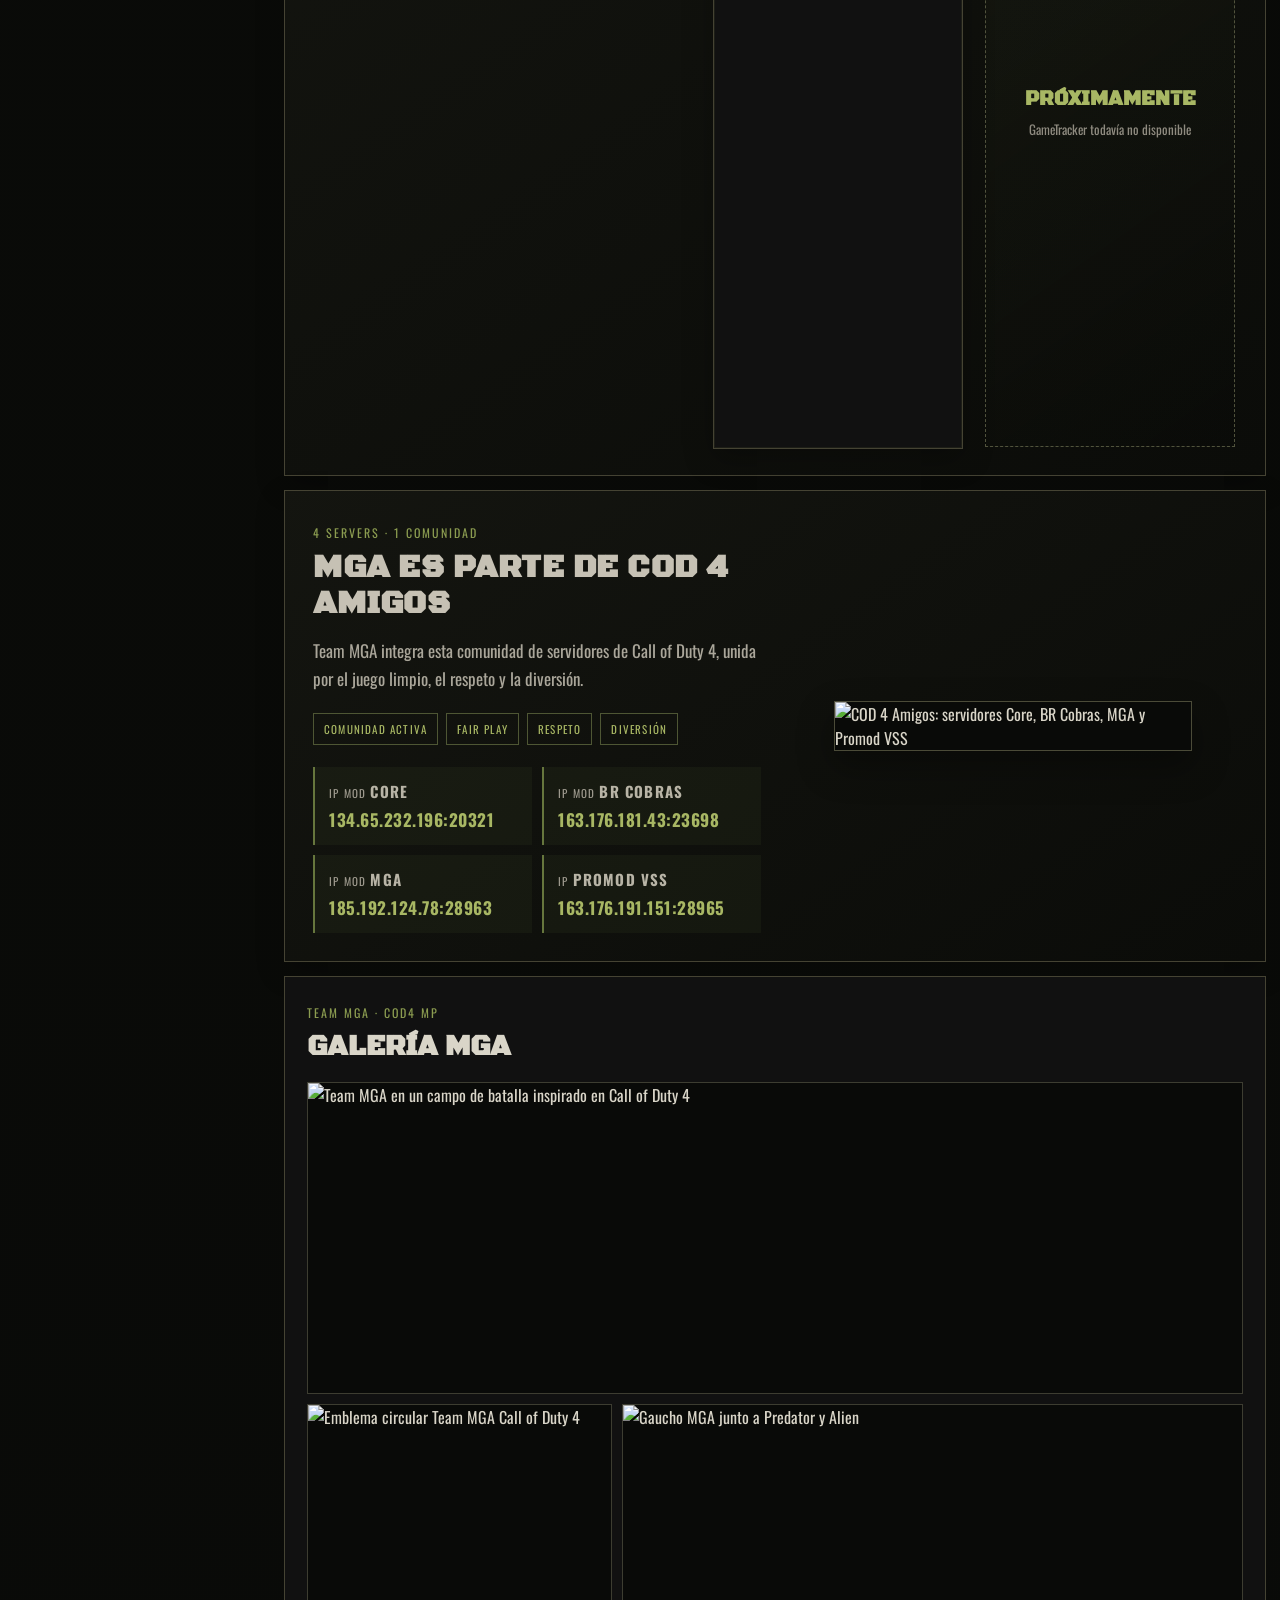
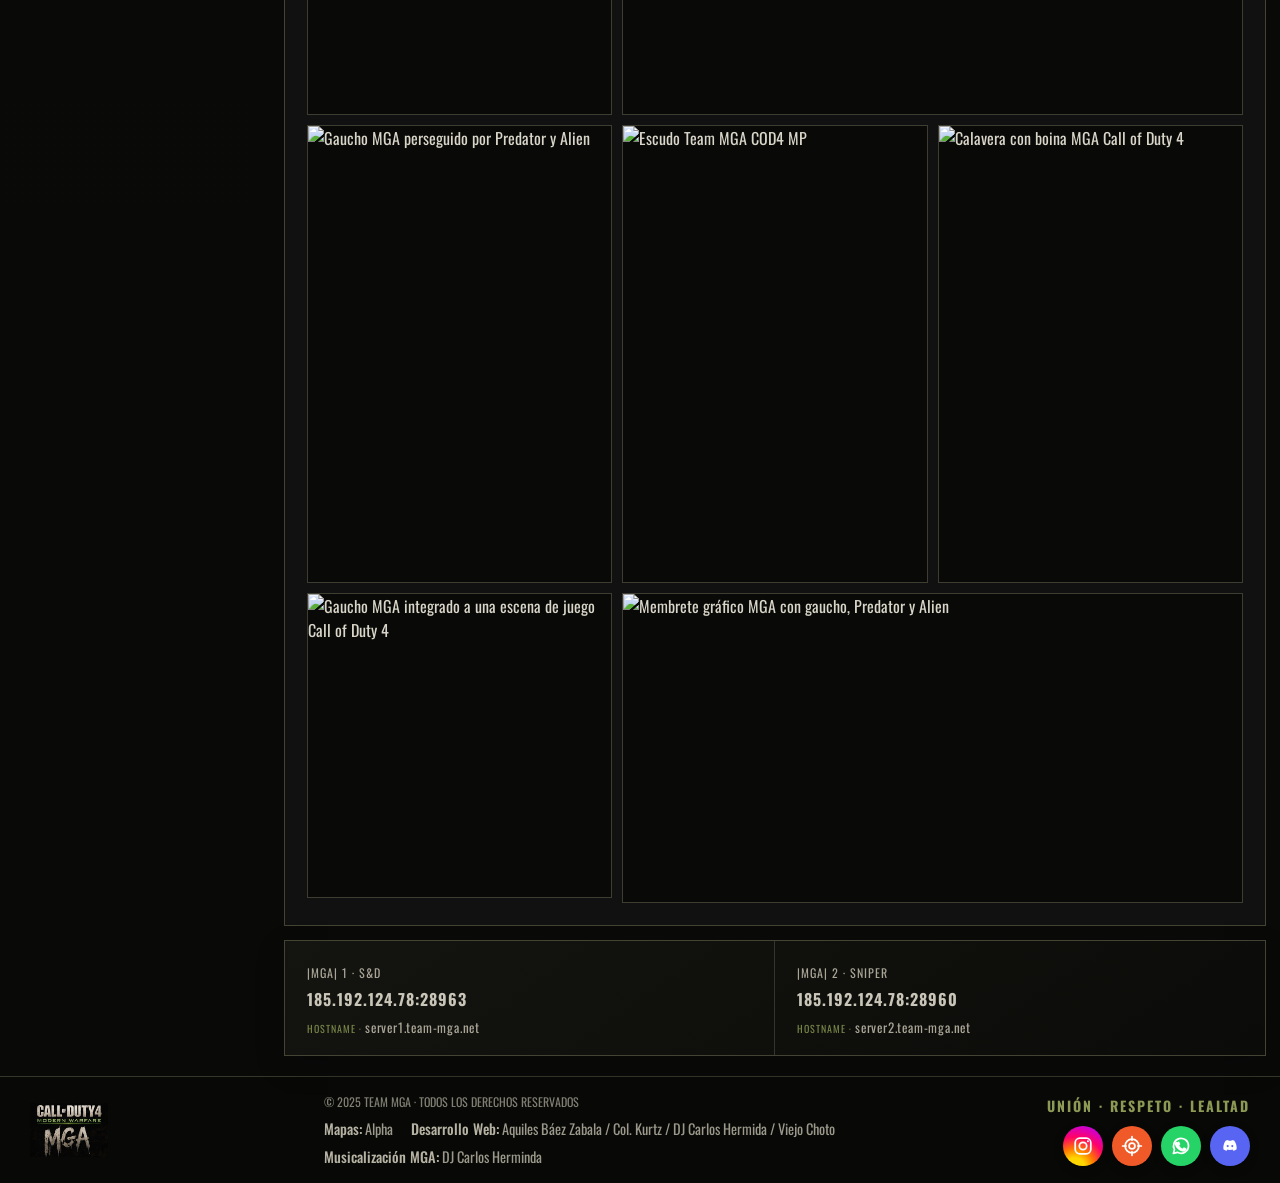
==== commit 35842c38: "Muestra hostnames de los servidores" ====
--- a/index.html
+++ b/index.html
@@ -60,14 +60,14 @@
 
       <section id="servidor" class="servers-panel panel">
         <article class="server-entry">
-          <div class="server-main"><b>|MGA| 1 S&amp;D</b><strong data-server-ip="1">CARGANDO…</strong></div>
+          <div class="server-main"><b>|MGA| 1 S&amp;D</b><strong data-server-ip="1">CARGANDO…</strong><span class="server-hostname" data-server-hostname="1">CARGANDO…</span></div>
           <div class="server-actions">
             <button class="connect" data-server-action="connect" data-server="1" disabled>CONECTAR</button>
             <button class="copy" data-server-action="copy" data-server="1" disabled>COPIAR IP ⧉</button>
           </div>
         </article>
         <article class="server-entry">
-          <div class="server-main"><b>|MGA| 2 SNIPER</b><strong data-server-ip="2">CARGANDO…</strong></div>
+          <div class="server-main"><b>|MGA| 2 SNIPER</b><strong data-server-ip="2">CARGANDO…</strong><span class="server-hostname" data-server-hostname="2">CARGANDO…</span></div>
           <div class="server-actions">
             <button class="connect" data-server-action="connect" data-server="2" disabled>CONECTAR</button>
             <button class="copy" data-server-action="copy" data-server="2" disabled>COPIAR IP ⧉</button>
@@ -233,8 +233,8 @@
       </section>
 
       <section id="contacto" class="contact panel">
-        <div><small>|MGA| 1 · S&amp;D</small><strong data-server-ip="1">CARGANDO…</strong></div>
-        <div><small>|MGA| 2 · SNIPER</small><strong data-server-ip="2">CARGANDO…</strong></div>
+        <div><small>|MGA| 1 · S&amp;D</small><strong data-server-ip="1">CARGANDO…</strong><span class="server-hostname" data-server-hostname="1">CARGANDO…</span></div>
+        <div><small>|MGA| 2 · SNIPER</small><strong data-server-ip="2">CARGANDO…</strong><span class="server-hostname" data-server-hostname="2">CARGANDO…</span></div>
       </section>
     </main>
   </div>
--- a/css/style.css
+++ b/css/style.css
@@ -42,6 +42,7 @@
 
 /* Servidores MGA */
 .servers-panel{margin:0 14px 14px;min-height:116px;display:grid;grid-template-columns:repeat(2,minmax(0,1fr));align-items:stretch;overflow:hidden}.server-entry{display:grid;grid-template-columns:minmax(230px,1fr) 120px;background:linear-gradient(135deg,rgba(133,151,72,.08),rgba(0,0,0,0))}.server-entry+ .server-entry{border-left:1px solid #454333}.server-entry .server-main{border:0;padding:16px 22px}.server-entry .server-main b{margin:0 0 8px;color:#d1ccb9;font-size:21px;letter-spacing:1.2px;white-space:nowrap}.server-entry .server-main strong{font-size:22px;white-space:nowrap}.server-entry .server-actions{border-left:1px solid #353529;padding:14px 12px}.server-entry .connect{height:46px;font-size:15px}.server-entry .copy{height:28px}
+.server-hostname{display:block;margin-top:5px;color:#aaa597;font-size:13px;letter-spacing:.8px}.server-hostname:before{content:'HOSTNAME · ';color:#778548;font-size:10px;letter-spacing:1px}.contact .server-hostname{margin-top:6px}
 @media(max-width:1180px){.server-entry{grid-template-columns:1fr 105px}.server-entry .server-main b{font-size:18px}.server-entry .server-main strong{font-size:18px}}
 @media(max-width:780px){.servers-panel{margin:0;grid-template-columns:1fr}.server-entry+ .server-entry{border-left:0;border-top:1px solid #454333}}
 @media(max-width:480px){.server-entry{grid-template-columns:1fr}.server-entry .server-actions{border-left:0;border-top:1px solid #353529}}
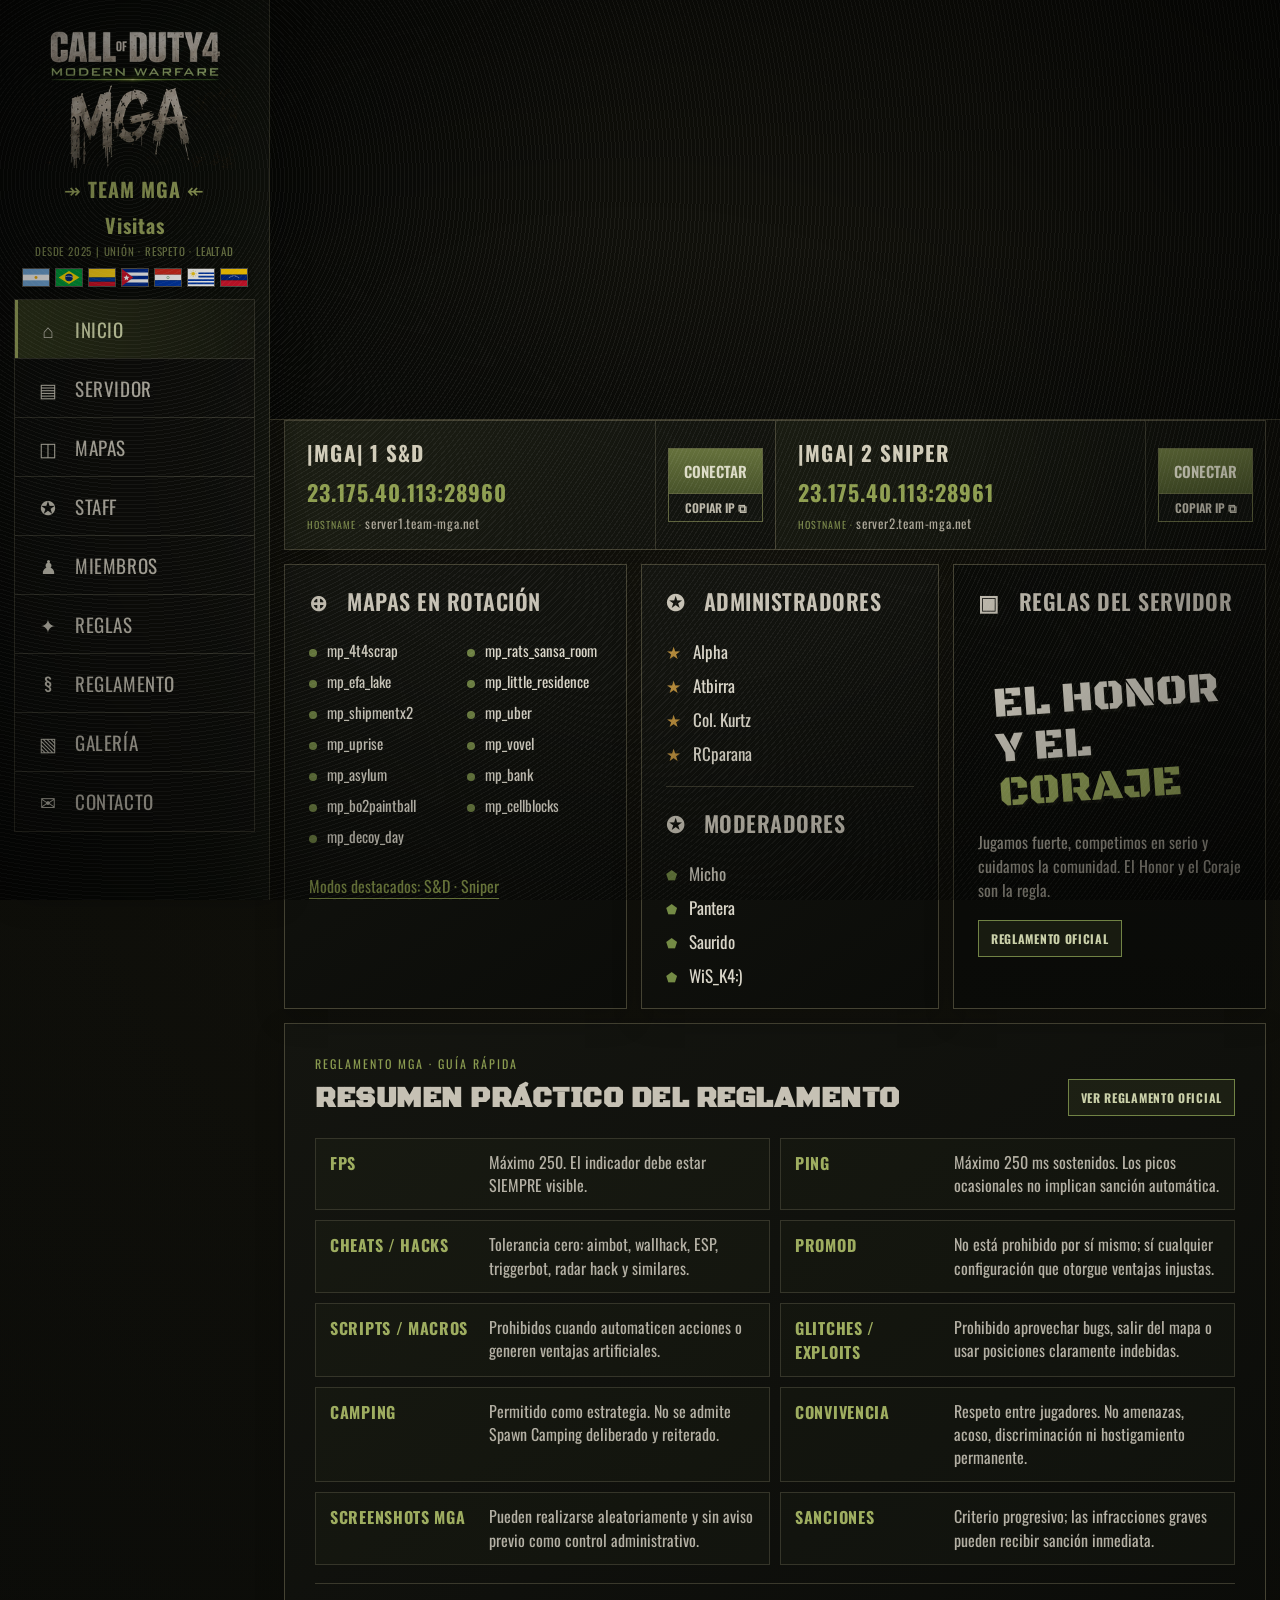
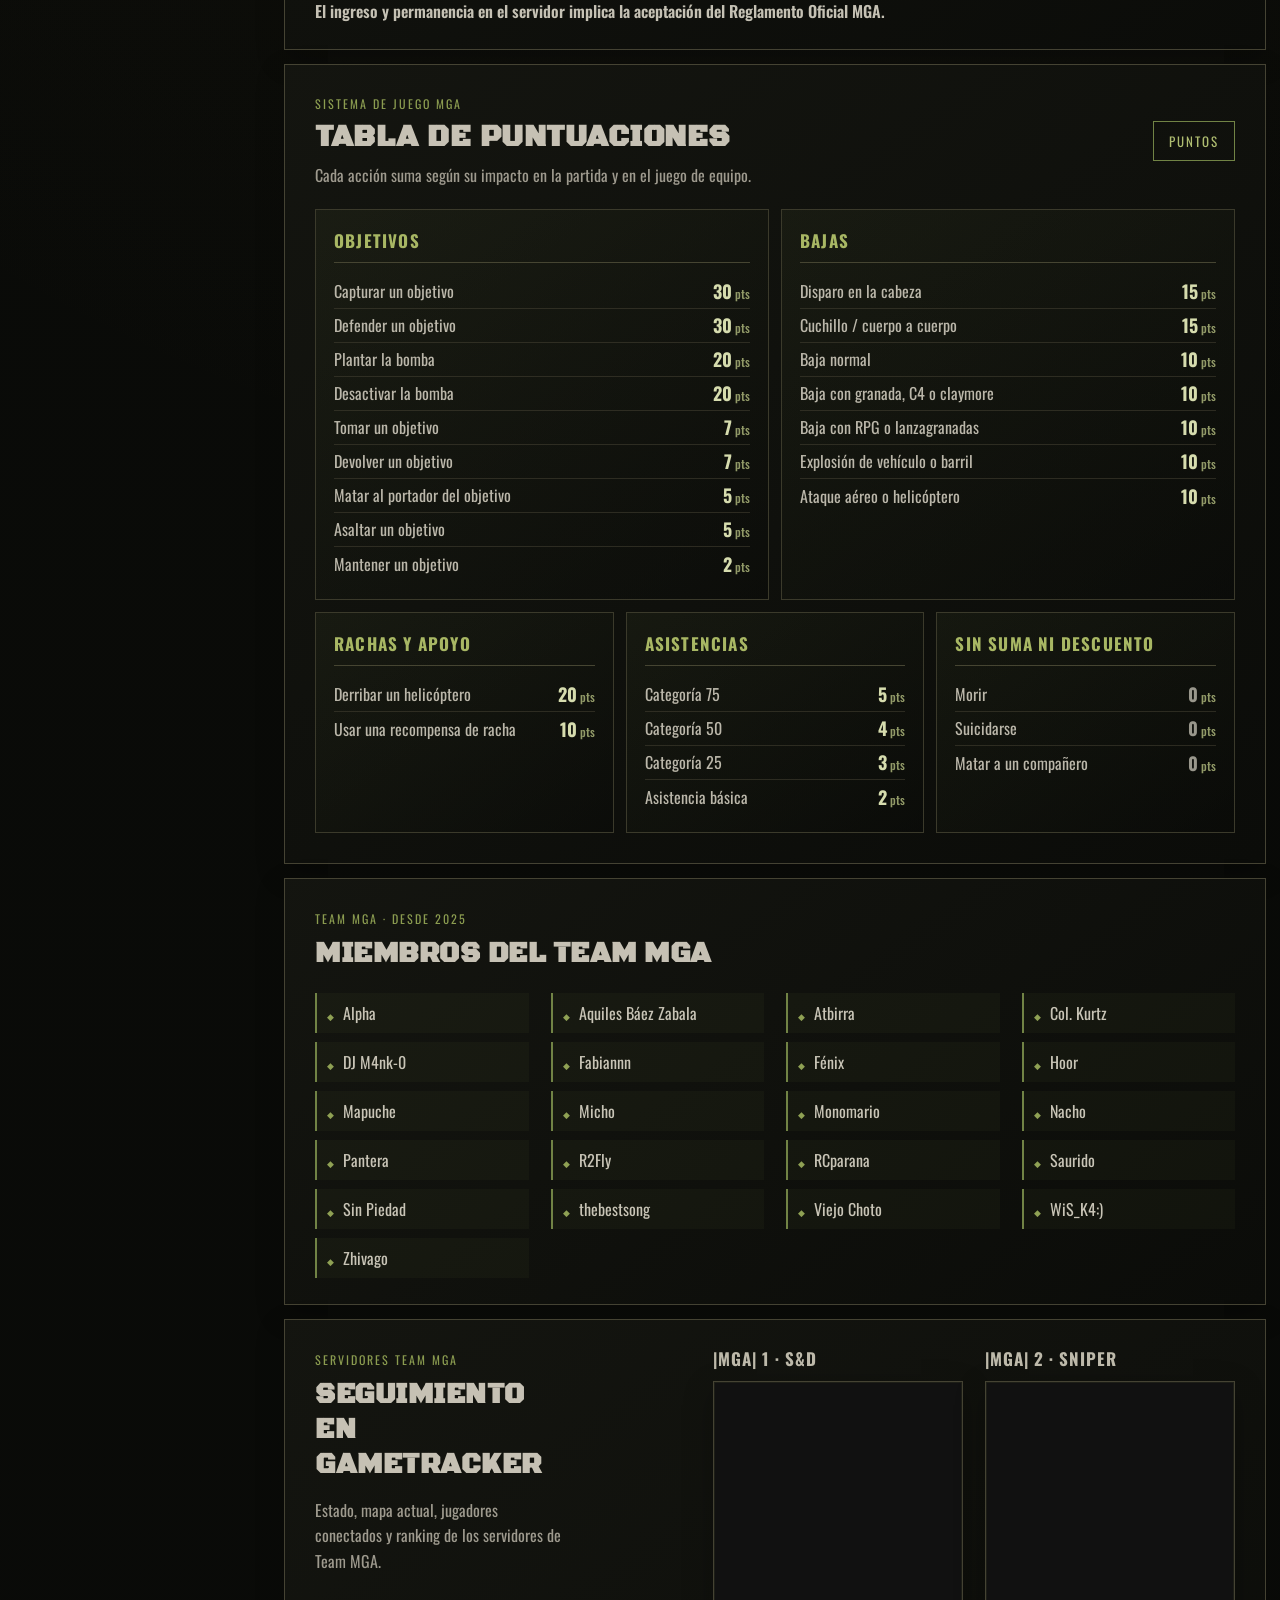
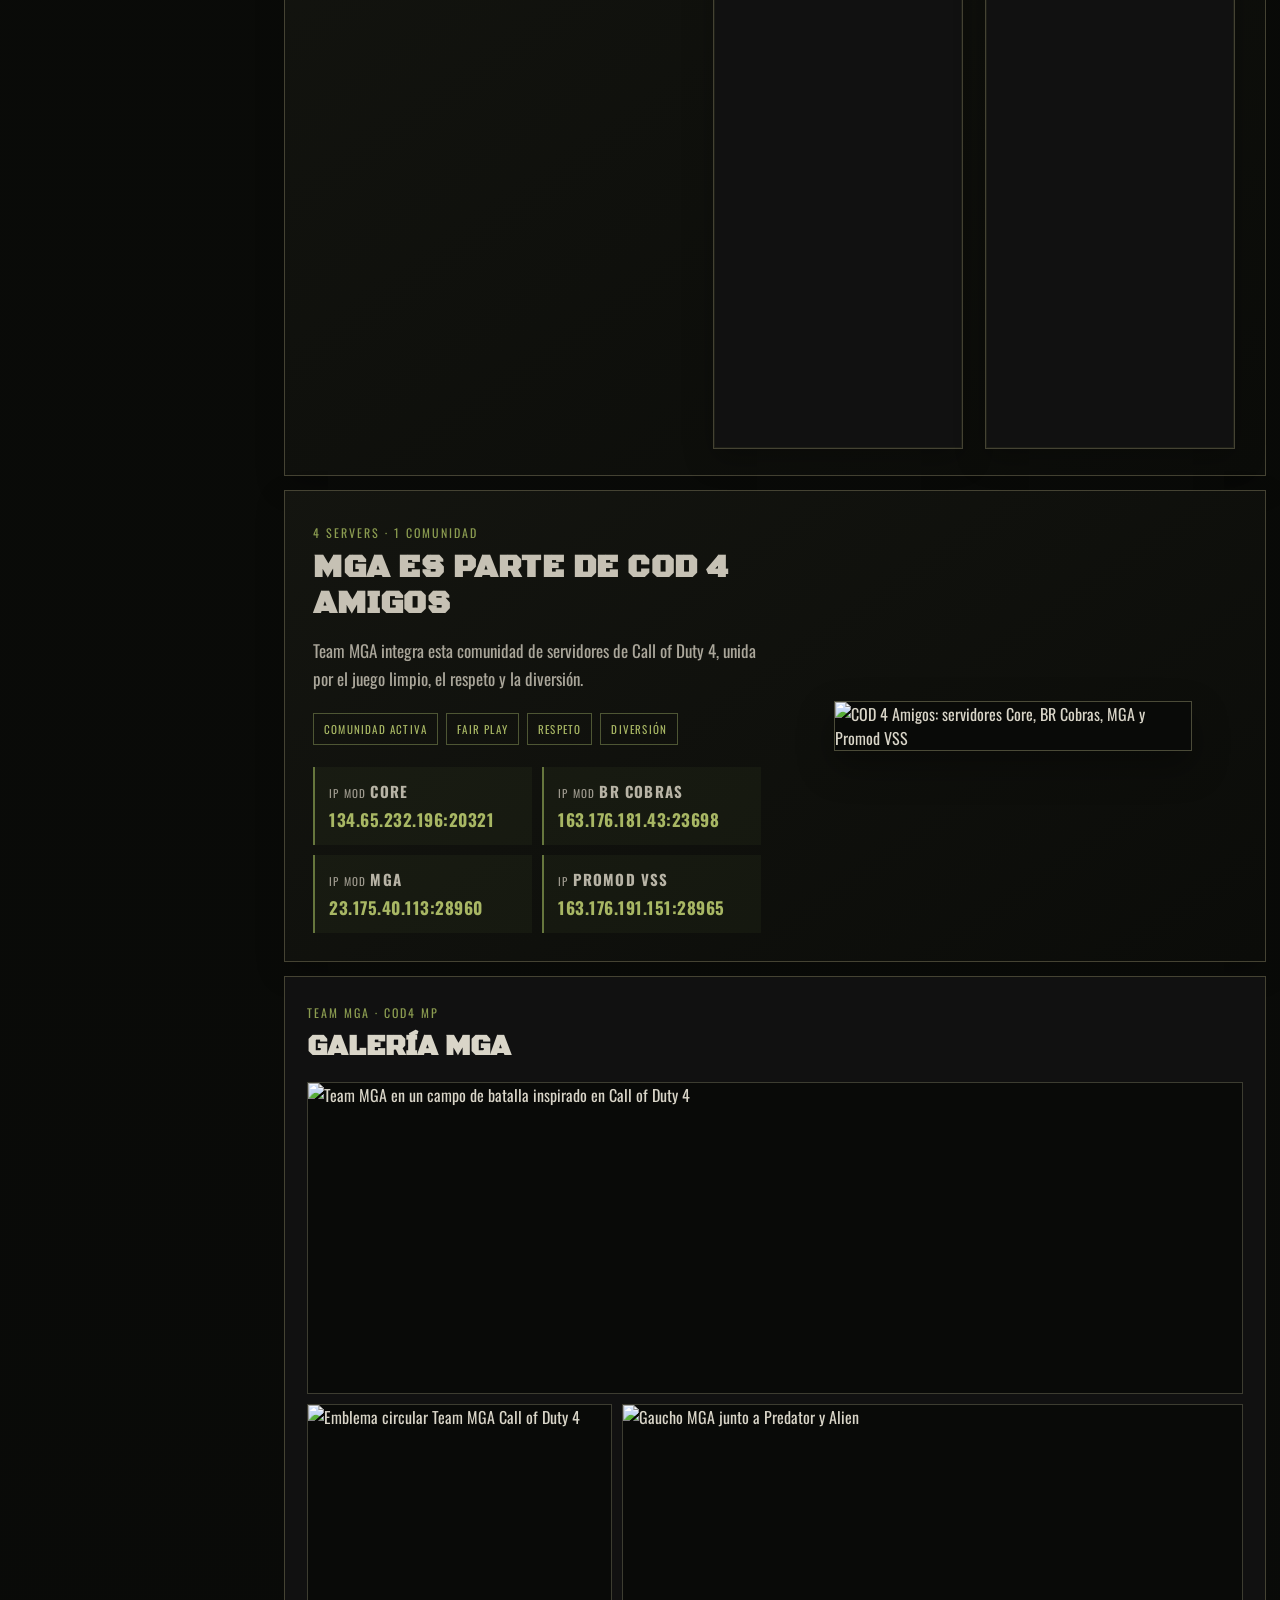
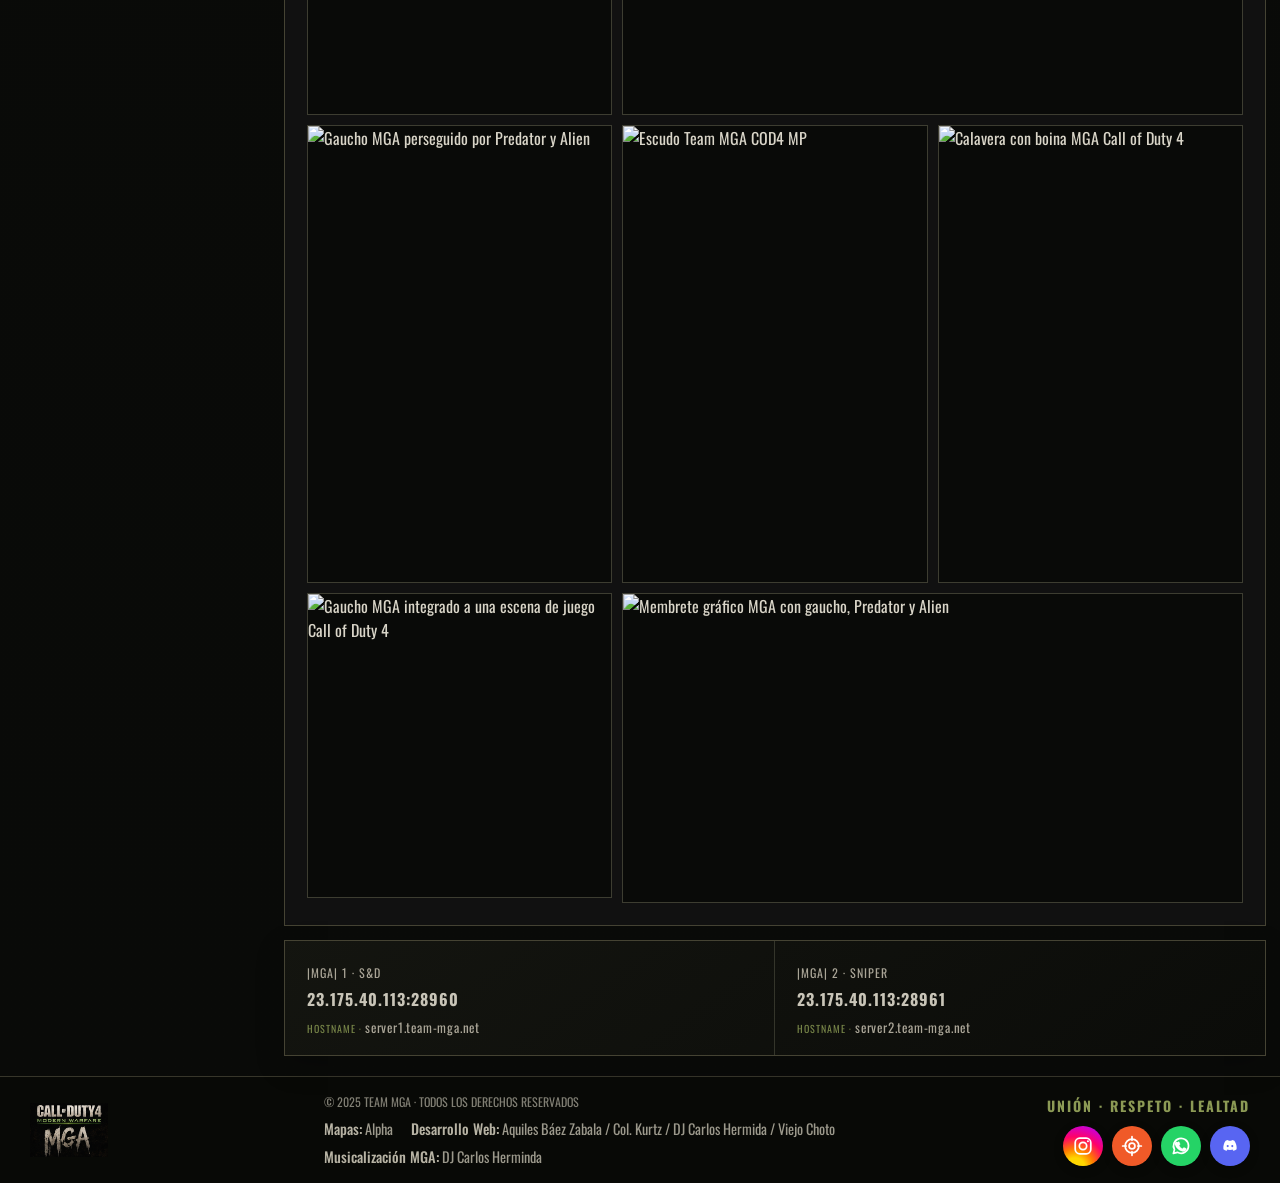
==== commit 7aac862a: "Actualiza enlace de Discord" ====
--- a/index.html
+++ b/index.html
@@ -261,7 +261,7 @@
         <a class="social-whatsapp" href="https://chat.whatsapp.com/F00kcSlsPZZ1HjWGbJu062" target="_blank" rel="noopener noreferrer" title="WhatsApp" aria-label="WhatsApp">
           <svg viewBox="0 0 24 24" aria-hidden="true"><path d="M20.2 11.7a8.2 8.2 0 0 1-12.1 7.2l-4.4 1.2 1.2-4.2A8.2 8.2 0 1 1 20.2 11.7Z"/><path d="M8.3 7.8c.3-.5.6-.5.9-.5h.5c.2 0 .4.1.5.5l.8 1.9c.1.3.1.5-.1.7l-.6.8c-.2.2-.2.4 0 .7.7 1.2 1.6 2.2 2.8 2.9.3.2.5.2.7 0l.9-1c.2-.2.4-.3.7-.2l1.9.9c.3.1.5.3.5.6 0 .3-.2 1.5-1.1 2.2-.8.7-1.8.9-3 .6-1.4-.3-3.3-1-5.1-2.6-1.5-1.4-2.6-3.1-3.1-4.6-.5-1.4-.1-2.4.5-2.9.3-.3.6-.5.8-.5" class="phone"/></svg>
         </a>
-        <a class="social-discord" href="https://discord.gg/EXZTMr7x5" target="_blank" rel="noopener noreferrer" title="Discord" aria-label="Discord">
+        <a class="social-discord" href="https://discord.gg/m8KE69TRkb" target="_blank" rel="noopener noreferrer" title="Discord" aria-label="Discord">
           <svg viewBox="0 0 24 24" aria-hidden="true"><path d="M7.2 6.3A14 14 0 0 1 10 5.5l.4.8a10.5 10.5 0 0 1 3.2 0l.4-.8a14 14 0 0 1 2.8.8c2.1 3.1 2.7 6.2 2.4 9.2a11 11 0 0 1-3.5 1.8l-.9-1.2a8 8 0 0 0 1.1-.6c-2.4 1.1-5.4 1.1-7.8 0 .4.2.7.4 1.1.6l-.9 1.2a11 11 0 0 1-3.5-1.8c-.4-3.5.6-6.6 2.4-9.2Z"/><circle class="discord-eye" cx="9.5" cy="12.1" r="1.15"/><circle class="discord-eye" cx="14.5" cy="12.1" r="1.15"/></svg>
         </a>
       </div>
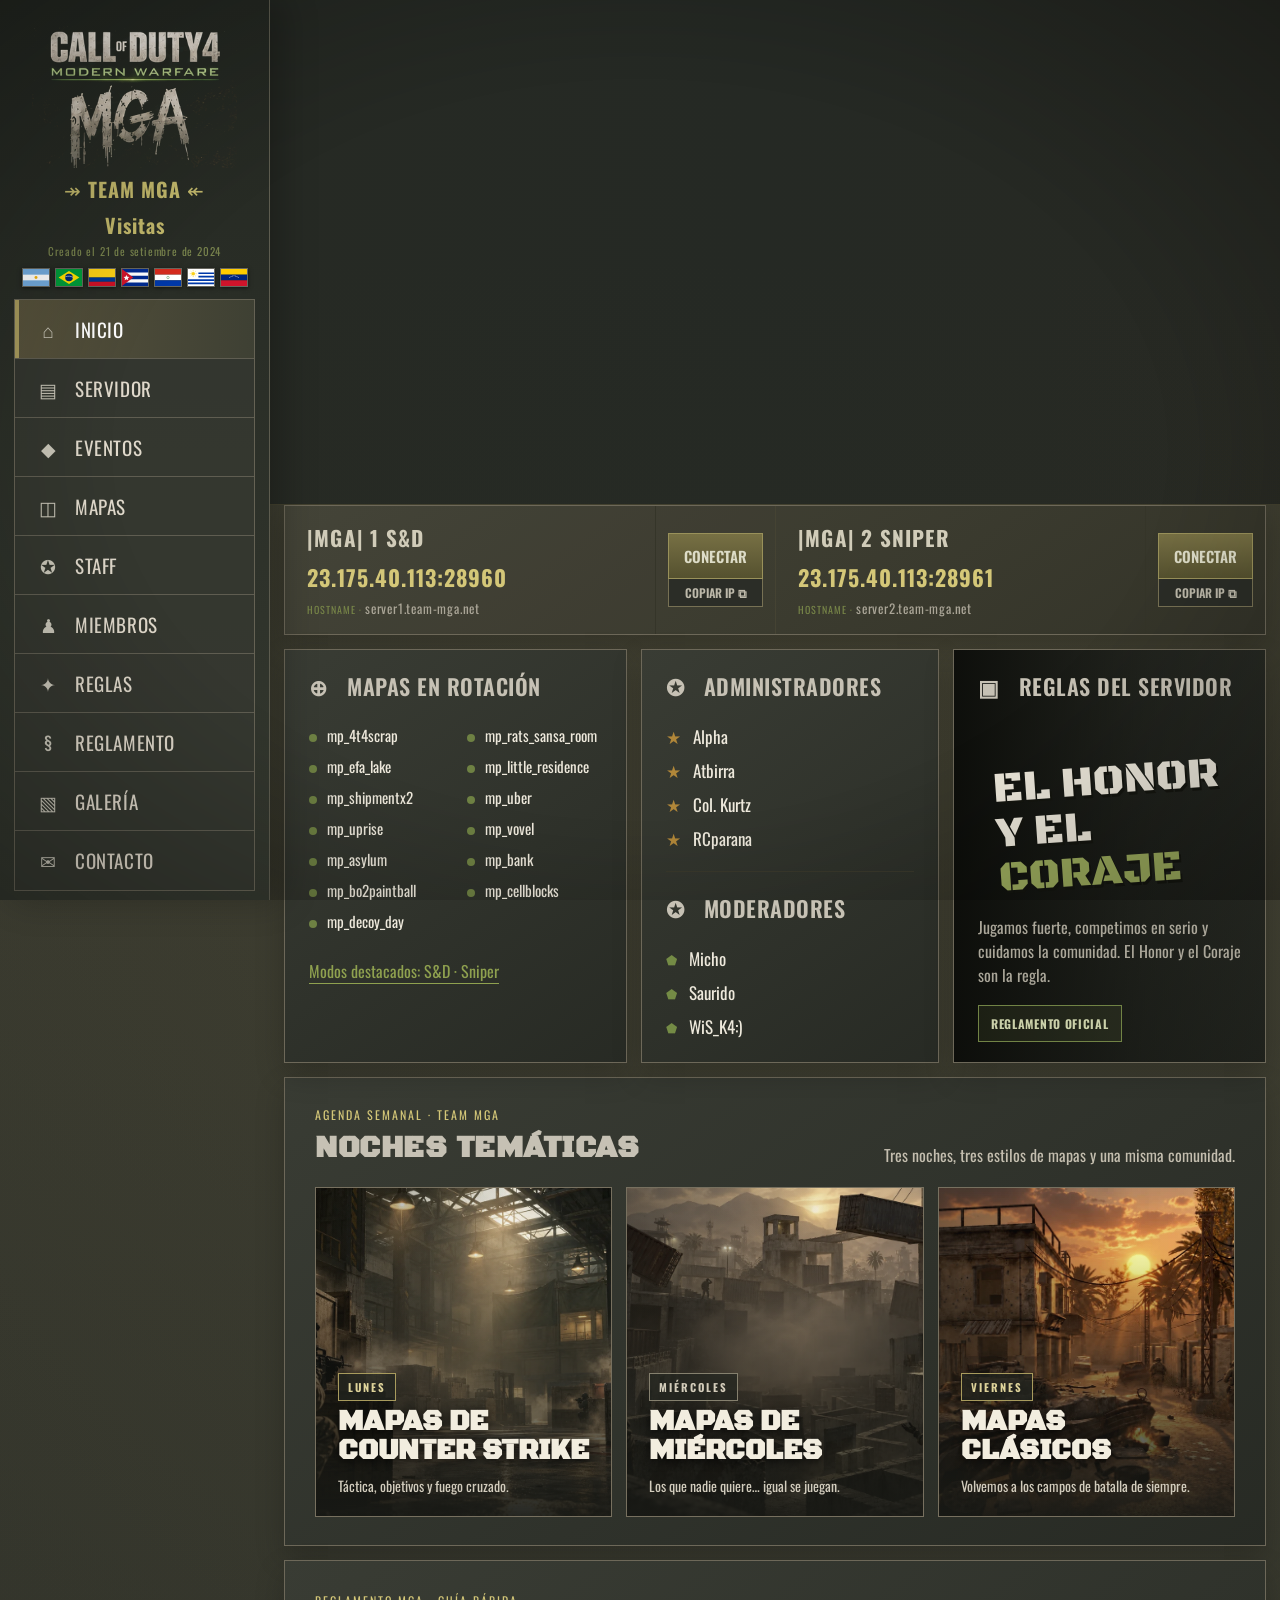
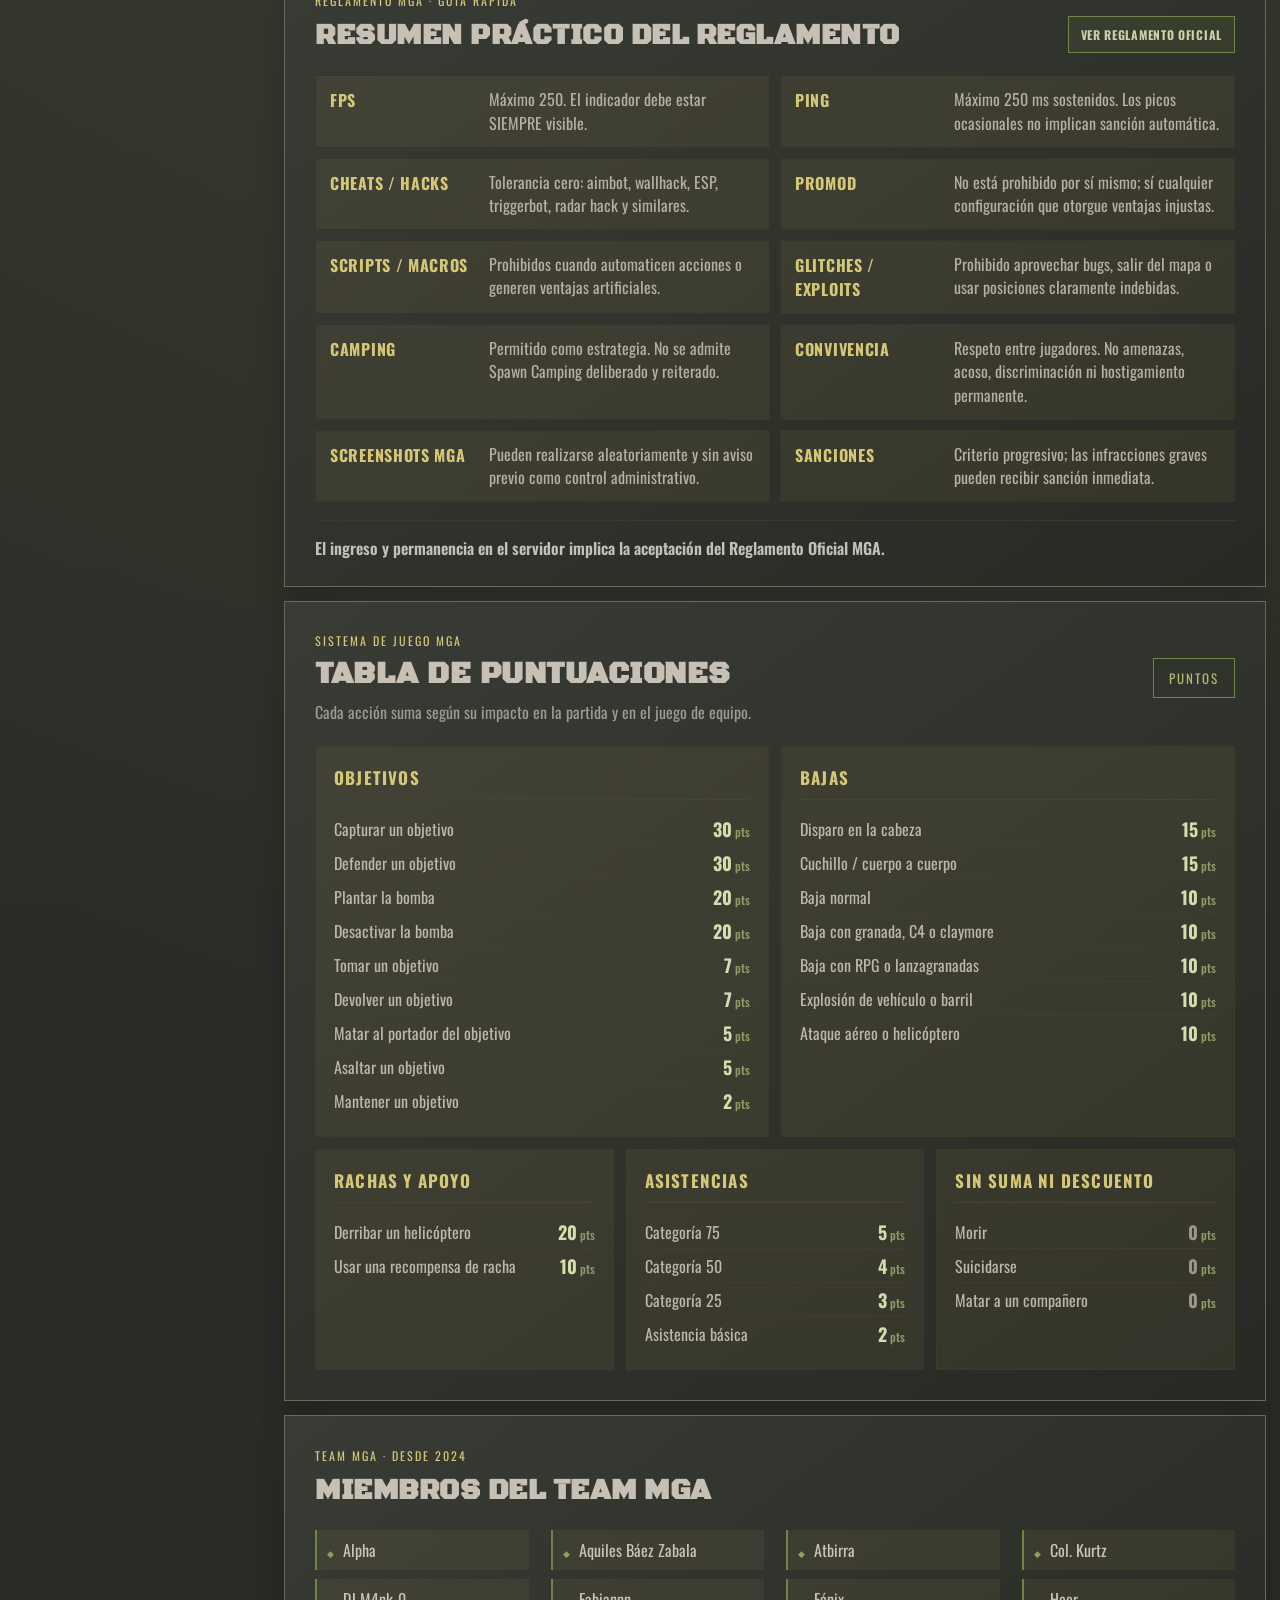
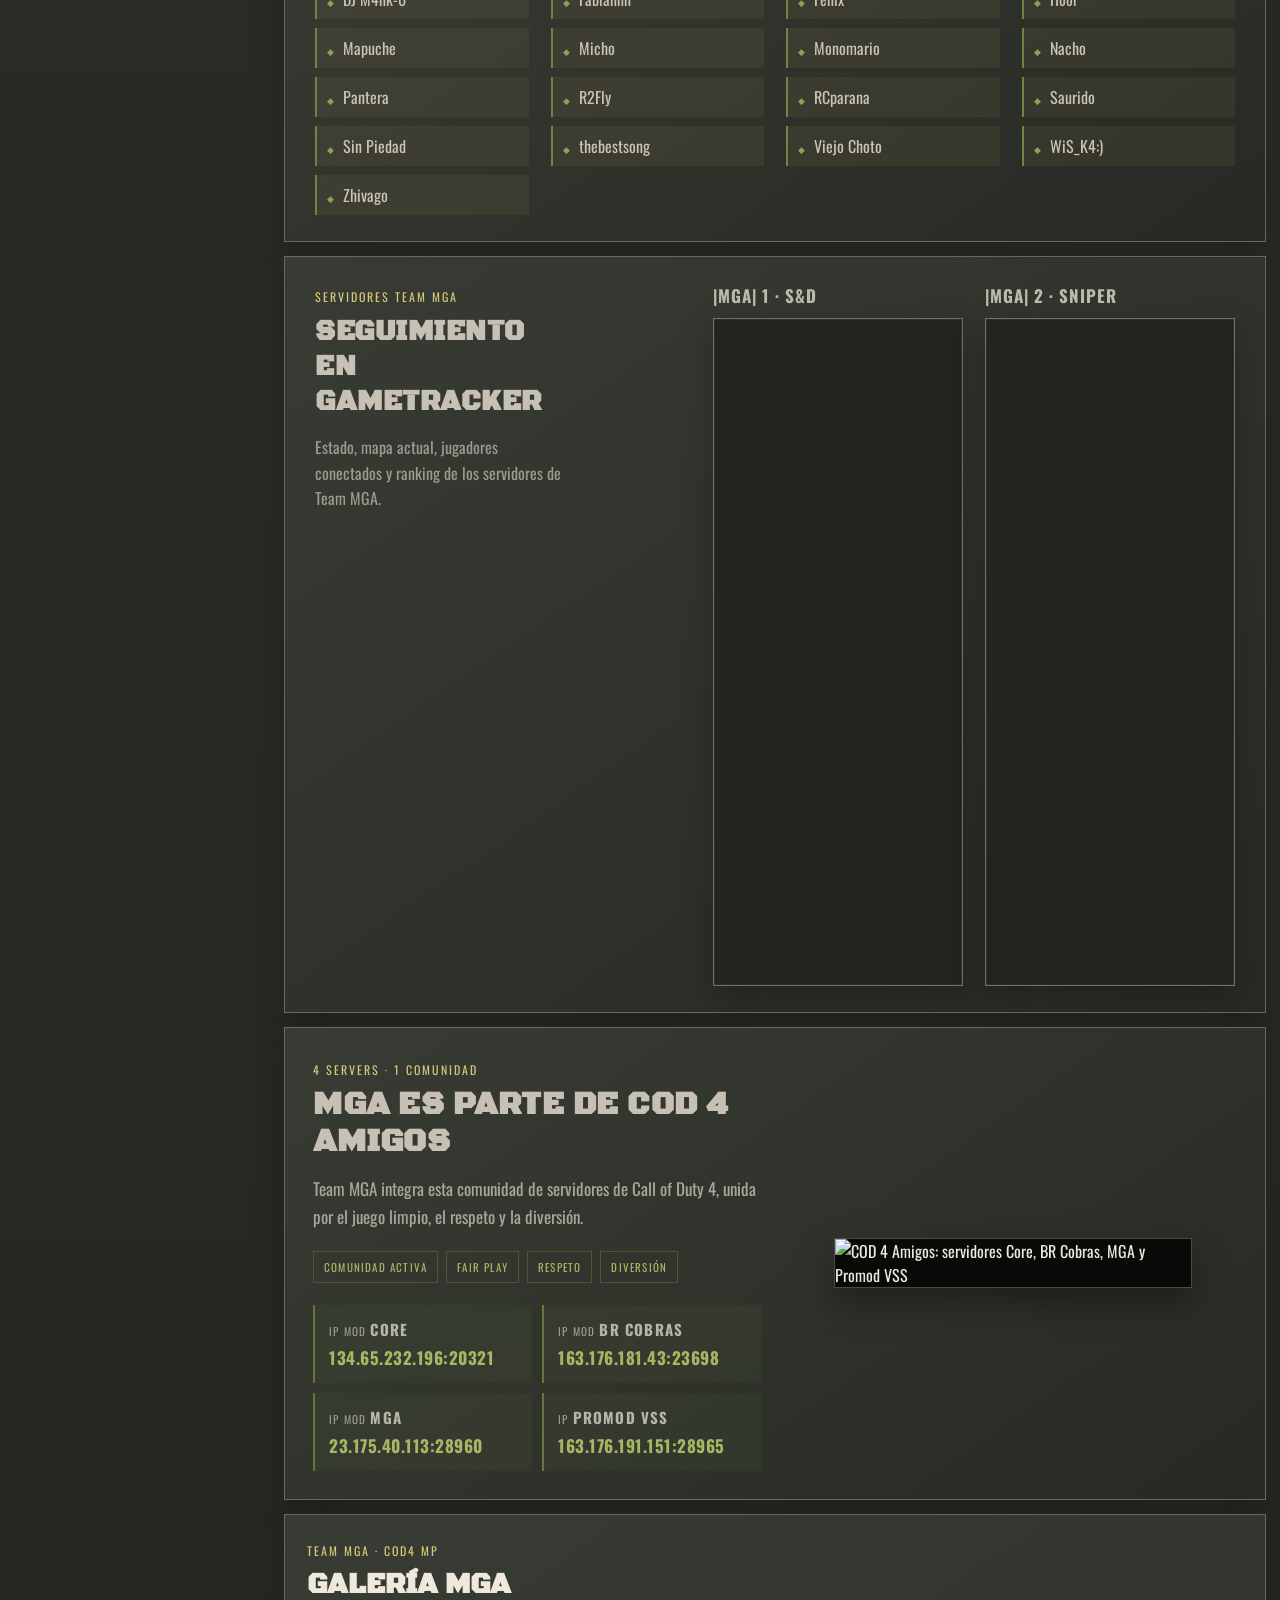
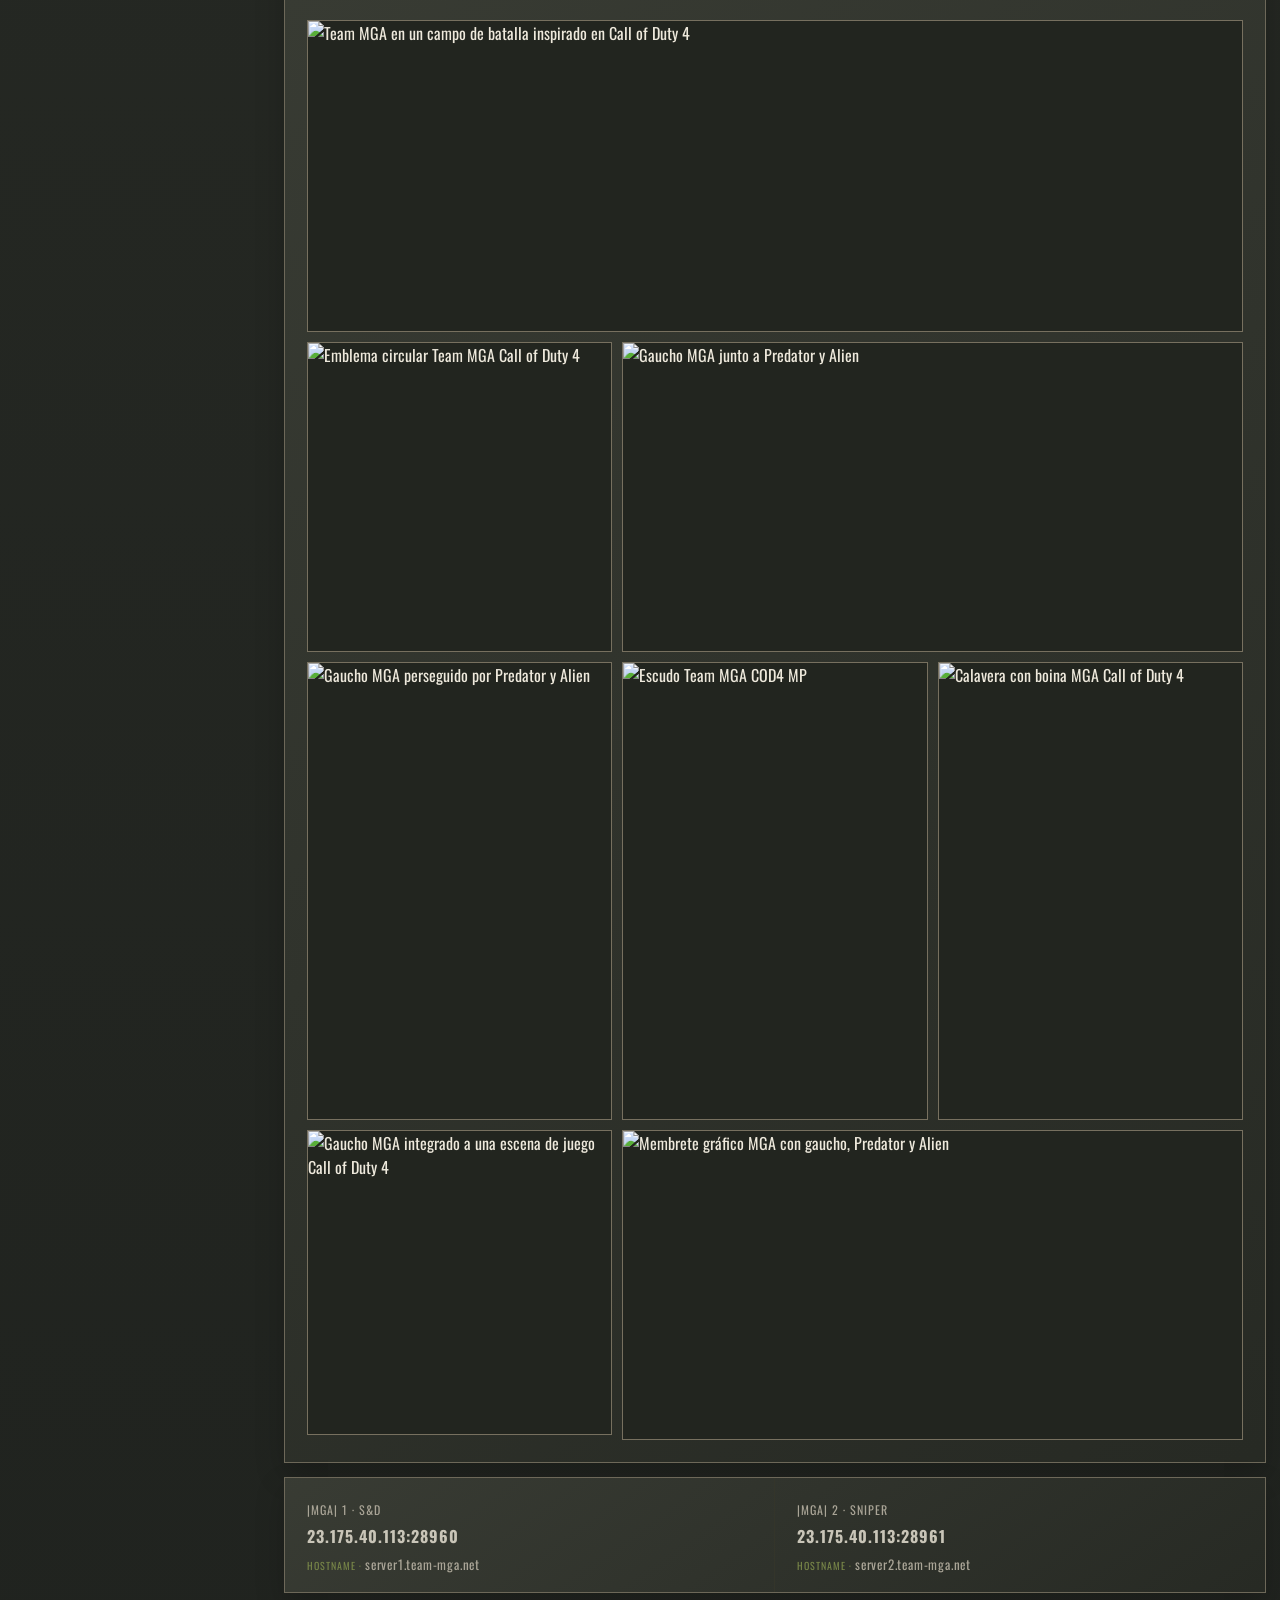
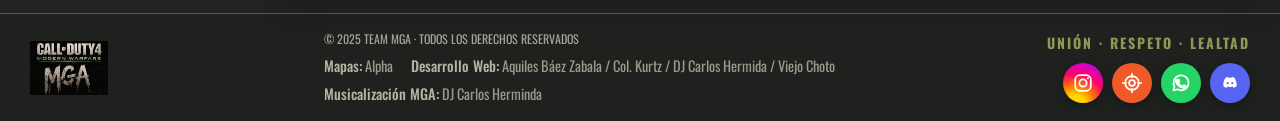
==== commit 58129faf: "Renueva diseño y agrega eventos semanales" ====
--- a/index.html
+++ b/index.html
@@ -3,17 +3,15 @@
 <head>
   <meta charset="utf-8">
   <meta name="viewport" content="width=device-width, initial-scale=1">
-  <meta name="theme-color" content="#0a0b08">
+  <meta name="theme-color" content="#2b2d27">
   <meta name="description" content="Team MGA — Call of Duty 4 Multiplayer. Honor y Coraje.">
   <title>TEAM MGA | COD4 Multiplayer</title>
   <link rel="preconnect" href="https://fonts.googleapis.com">
   <link rel="preconnect" href="https://fonts.gstatic.com" crossorigin>
   <link href="https://fonts.googleapis.com/css2?family=Black+Ops+One&family=Oswald:wght@400;500;600;700&display=swap" rel="stylesheet">
-  <link rel="stylesheet" href="css/style.css?v=20260914-1">
+  <link rel="stylesheet" href="css/style.css?v=20261022-2">
 </head>
 <body>
-  <div class="grain" aria-hidden="true"></div>
-
   <div class="site-shell">
     <aside class="sidebar" id="sidebar">
       <a class="brand" href="#inicio" aria-label="Team MGA Inicio">
@@ -21,7 +19,7 @@
       </a>
       <div class="team-line">↠ <strong>TEAM MGA</strong> ↞</div>
       <div class="team-line" id="visitCounter" aria-live="polite"><strong>Visitas</strong></div>
-      <div class="since">DESDE 2025 | UNIÓN · RESPETO · LEALTAD</div>
+      <div class="since">Creado el 21 de setiembre de 2024</div>
       <div class="country-flags" aria-label="Países representados en Team MGA">
         <img src="assets/images/flags/argentina.svg" alt="Argentina" title="Argentina">
         <img src="assets/images/flags/brasil.svg" alt="Brasil" title="Brasil">
@@ -35,6 +33,7 @@
       <nav class="main-nav" aria-label="Navegación principal">
         <a class="active" href="#inicio"><span>⌂</span> INICIO</a>
         <a href="#servidor"><span>▤</span> SERVIDOR</a>
+        <a href="#eventos"><span>◆</span> EVENTOS</a>
         <a href="#mapas"><span>◫</span> MAPAS</a>
         <a href="#staff"><span>✪</span> STAFF</a>
         <a href="#miembros"><span>♟</span> MIEMBROS</a>
@@ -99,6 +98,31 @@
           <p>Jugamos fuerte, competimos en serio y cuidamos la comunidad. El Honor y el Coraje son la regla.</p>
           <div class="rules-actions"><a href="reglamento.html">REGLAMENTO OFICIAL</a></div>
         </article>
+      </section>
+
+      <section id="eventos" class="panel events-section" aria-labelledby="eventosTitle">
+        <div class="events-head">
+          <span class="section-kicker">AGENDA SEMANAL · TEAM MGA</span>
+          <h2 id="eventosTitle">NOCHES TEMÁTICAS</h2>
+          <p>Tres noches, tres estilos de mapas y una misma comunidad.</p>
+        </div>
+        <div class="events-grid">
+          <article class="event-card">
+            <img src="assets/images/events/lunes-counter-strike.webp?v=20261022-1" alt="Combate táctico en un mapa industrial para el evento de los lunes">
+            <div class="event-shade"></div>
+            <div class="event-copy"><span>LUNES</span><h3>MAPAS DE<br>COUNTER STRIKE</h3><p>Táctica, objetivos y fuego cruzado.</p></div>
+          </article>
+          <article class="event-card event-card-chaos">
+            <img src="assets/images/events/miercoles-mapas.webp?v=20261022-1" alt="Mapa caótico y poco querido para el evento humorístico de los miércoles">
+            <div class="event-shade"></div>
+            <div class="event-copy"><span>MIÉRCOLES</span><h3>MAPAS DE<br>MIÉRCOLES</h3><p>Los que nadie quiere… igual se juegan.</p></div>
+          </article>
+          <article class="event-card">
+            <img src="assets/images/events/viernes-backlot-soldados-v4.webp?v=20261022-4" alt="Soldados avanzando por Backlot durante el atardecer para el evento de los viernes">
+            <div class="event-shade"></div>
+            <div class="event-copy"><span>VIERNES</span><h3>MAPAS<br>CLÁSICOS</h3><p>Volvemos a los campos de batalla de siempre.</p></div>
+          </article>
+        </div>
       </section>
 
       <section class="panel practical-rules" aria-labelledby="resumenReglas">
@@ -182,7 +206,7 @@
       </section>
 
       <section id="miembros" class="panel members-section">
-        <span class="section-kicker">TEAM MGA · DESDE 2025</span>
+        <span class="section-kicker">TEAM MGA · DESDE 2024</span>
         <h2>MIEMBROS DEL TEAM MGA</h2>
         <div id="memberList" class="member-list"></div>
       </section>
@@ -269,6 +293,6 @@
   </footer>
 
   <div id="toast" role="status" aria-live="polite"></div>
-  <script src="js/app.js?v=20260914-3"></script>
+  <script src="js/app.js?v=20261022-2"></script>
 </body>
 </html>
--- a/css/style.css
+++ b/css/style.css
@@ -1,9 +1,9 @@
 :root{--bg:#080907;--panel:#11120e;--panel2:#151710;--line:#3b3a2b;--text:#d9d5c8;--muted:#928f82;--green:#859748;--green2:#a0ad60;--gold:#b4893d;--sidebar:270px}
 *{box-sizing:border-box}html{scroll-behavior:smooth}body{margin:0;background:#090a08;color:var(--text);font-family:Oswald,Arial,sans-serif;background-image:radial-gradient(circle at 60% 10%,rgba(131,108,58,.08),transparent 28%),linear-gradient(#0a0b08,#090a08)}
-body:before{content:"";position:fixed;inset:0;pointer-events:none;z-index:99;background:radial-gradient(ellipse at center,transparent 38%,rgba(0,0,0,.55) 100%)}.grain{position:fixed;inset:0;pointer-events:none;z-index:98;opacity:.055;background-image:repeating-radial-gradient(circle at 10% 20%,#fff 0 1px,transparent 1px 4px)}
+body:before{content:"";position:fixed;inset:0;pointer-events:none;z-index:99;background:radial-gradient(ellipse at center,transparent 38%,rgba(0,0,0,.55) 100%)}
 a{color:inherit;text-decoration:none}.site-shell{display:grid;grid-template-columns:var(--sidebar) 1fr;max-width:1600px;margin:auto;min-height:100vh}.sidebar{position:sticky;top:0;height:100vh;background:linear-gradient(90deg,#090a08 0%,#0d0f0a 82%,#11130d);border-right:1px solid #343427;padding:26px 14px 20px;z-index:20;box-shadow:12px 0 28px rgba(0,0,0,.22)}
 .brand{display:block;padding:0 18px}.brand img{display:block;width:100%;max-width:220px;mix-blend-mode:screen;filter:contrast(1.08) saturate(.9)}.team-line{text-align:center;color:var(--green2);font-size:20px;margin-top:6px;letter-spacing:1px}.since{text-align:center;color:#78834d;font-size:11px;letter-spacing:.8px;margin:3px 0 25px}.main-nav{border:1px solid #323127;background:rgba(15,16,12,.68)}.main-nav a{display:flex;align-items:center;gap:15px;height:59px;padding:0 22px;border-bottom:1px solid #34342b;color:#c1bdb0;font-size:19px;letter-spacing:.6px;transition:.2s}.main-nav a:last-child{border-bottom:0}.main-nav a span{width:23px;text-align:center;color:#c9c6b8}.main-nav a:hover,.main-nav a.active{color:#d8dfb0;background:linear-gradient(90deg,rgba(126,146,66,.31),rgba(126,146,66,.06));box-shadow:inset 3px 0 var(--green2)}
-.menu-btn{display:none;position:fixed;right:15px;top:15px;z-index:50;width:46px;height:42px;border:1px solid #5f6540;background:#10120d;color:#cbd1aa;font-size:22px}.content{min-width:0}.hero{height:420px;position:relative;background:url('../assets/images/hero-main.png?v=20260825-2') center 42%/cover no-repeat;border-bottom:1px solid #3a3829;overflow:hidden}.hero-shade{position:absolute;inset:0;background:linear-gradient(90deg,rgba(7,8,6,.72) 0%,rgba(7,8,6,.15) 34%,rgba(7,8,6,.08) 70%,rgba(7,8,6,.34) 100%),linear-gradient(0deg,rgba(7,8,6,.6),transparent 42%)}.hero-copy{display:none;position:absolute;left:5%;bottom:42px;z-index:2}.hero-copy .kicker{color:#a9b372;font-size:12px;letter-spacing:3px}.hero-copy h1{font-family:'Black Ops One',Impact,sans-serif;font-size:60px;line-height:.9;margin:8px 0;color:#ddd9cb}.hero-copy h1 em{font-style:normal;color:#9eaa62}.hero-copy p{letter-spacing:5px;margin:10px 0 22px}.hero-btn{display:inline-block;border:1px solid #7d8d4e;padding:10px 16px;background:rgba(94,109,48,.35);font-weight:700}
+.menu-btn{display:none;position:fixed;right:15px;top:15px;z-index:50;width:46px;height:42px;border:1px solid #5f6540;background:#10120d;color:#cbd1aa;font-size:22px}.content{min-width:0}.hero{height:420px;position:relative;background:url('../assets/images/hero-main.png?v=20260825-2') center bottom/cover no-repeat;border-bottom:1px solid #3a3829;overflow:hidden}.hero-shade{position:absolute;inset:0;background:linear-gradient(90deg,rgba(7,8,6,.72) 0%,rgba(7,8,6,.15) 34%,rgba(7,8,6,.08) 70%,rgba(7,8,6,.34) 100%),linear-gradient(0deg,rgba(7,8,6,.6),transparent 42%)}.hero-copy{display:none;position:absolute;left:5%;bottom:42px;z-index:2}.hero-copy .kicker{color:#a9b372;font-size:12px;letter-spacing:3px}.hero-copy h1{font-family:'Black Ops One',Impact,sans-serif;font-size:60px;line-height:.9;margin:8px 0;color:#ddd9cb}.hero-copy h1 em{font-style:normal;color:#9eaa62}.hero-copy p{letter-spacing:5px;margin:10px 0 22px}.hero-btn{display:inline-block;border:1px solid #7d8d4e;padding:10px 16px;background:rgba(94,109,48,.35);font-weight:700}
 .panel{background:linear-gradient(145deg,rgba(20,21,16,.98),rgba(11,12,9,.98));border:1px solid #454333;box-shadow:0 10px 28px rgba(0,0,0,.2)}.server-strip{margin:0 14px 14px;transform:translateY(-1px);min-height:116px;display:grid;grid-template-columns:70px 1.75fr repeat(2,.7fr) 1fr;align-items:stretch}.server-icon{display:grid;place-items:center;font-size:36px;color:#aaa795}.server-main,.server-stat,.server-actions{display:flex;flex-direction:column;justify-content:center;padding:16px;border-left:1px solid #353529}.server-main small,.server-stat small,.contact small{color:#aaa597;font-size:12px;letter-spacing:1px}.server-main strong{font-size:31px;color:#8e9e50;letter-spacing:1px}.server-stat b{font-size:18px;margin-top:7px}.online b{color:#8fa154}.online i{display:inline-block;width:10px;height:10px;border-radius:50%;background:#748e43;margin-right:7px;box-shadow:0 0 10px rgba(116,142,67,.7)}.server-actions{gap:0;padding:12px}.server-actions button{font:600 18px Oswald;border:1px solid #5e633d;cursor:pointer}.connect{height:52px;background:linear-gradient(#65713c,#48532a);color:#dddcc7}.copy{height:29px;background:#12140f;color:#bdb9aa;font-size:12px!important;border-top:0!important}.connect:hover{filter:brightness(1.15)}
 .dashboard-grid{display:grid;grid-template-columns:1.15fr 1fr 1.05fr;gap:14px;padding:0 14px 14px}.dashboard-grid>.panel{min-height:380px;padding:20px 24px}.panel h2{font-size:22px;margin:0 0 22px;color:#c6c1b4;font-weight:600;letter-spacing:.5px}.map-list{display:grid;grid-template-columns:1fr 1fr;gap:9px 24px;font-size:15px}.map-list div:before{content:"";display:inline-block;width:8px;height:8px;border-radius:50%;background:#6e8143;margin-right:10px}.gametype{margin-top:27px;color:#8fa14f;font-size:16px;text-decoration:underline;text-underline-offset:5px}.people-list{display:grid;gap:9px;font-size:17px}.people-list div{display:flex;align-items:center;gap:12px}.people-list div:before{content:"★";color:#b18739}.mods div:before{content:"⬟";color:#748b45;font-size:13px}.divider{height:1px;background:#3a392c;margin:20px 0}.rules-panel{position:relative;overflow:hidden;background:linear-gradient(rgba(15,16,12,.76),rgba(8,9,7,.88)),url('../assets/images/mga-membrete.png?v=20260825-2') 70% 50%/cover no-repeat}.rules-panel:after{content:"";position:absolute;inset:0;background:linear-gradient(90deg,rgba(10,11,8,.92),rgba(10,11,8,.46) 62%,rgba(10,11,8,.3));pointer-events:none}.rules-panel>*{position:relative;z-index:1}.rules-hero{font-family:'Black Ops One',Impact,sans-serif;font-size:43px;line-height:1.05;transform:rotate(-4deg);margin:56px 0 22px 18px;text-shadow:2px 3px #151610}.rules-hero span{display:block}.rules-hero em{font-style:normal;color:#9dad5e}.rules-panel p{max-width:420px;color:#aaa699;line-height:1.5}
 .info-section{margin:0 14px 14px;padding:26px 30px;display:grid;grid-template-columns:1fr 1fr;gap:30px;align-items:center}.section-kicker{color:#8b9c50;letter-spacing:2px;font-size:12px}.info-section h2{font-family:'Black Ops One',Impact,sans-serif;margin:7px 0 0;font-size:28px}.info-section p{color:#9e9a8e;line-height:1.6}.gallery{margin:0 14px 14px;border:1px solid #454333;overflow:hidden;background:#111;padding:22px}.gallery-head{margin-bottom:18px}.gallery-head h2{font-family:'Black Ops One',Impact,sans-serif;margin:6px 0 0;font-size:28px}.gallery-grid{display:grid;grid-template-columns:repeat(3,minmax(0,1fr));gap:10px}.gallery-grid figure{margin:0;overflow:hidden;border:1px solid #3d3d31;background:#090a08;min-height:210px}.gallery-grid img{width:100%;height:100%;display:block;object-fit:cover;transition:transform .25s ease,filter .25s ease}.gallery-grid figure:hover img{transform:scale(1.025);filter:brightness(1.07)}.gallery-wide{grid-column:1/-1;aspect-ratio:3/1}.gallery-landscape{grid-column:span 2;aspect-ratio:2/1}.gallery-tall{aspect-ratio:2/3}.gallery-square{aspect-ratio:1/1}.contact{margin:0 14px 20px;display:grid;grid-template-columns:repeat(3,1fr)}.contact>div{padding:18px 22px;border-right:1px solid #34352a}.contact>div:last-child{border:0}.contact strong{display:block;margin-top:4px;color:#c9c5b8;letter-spacing:1px}footer{max-width:1600px;margin:auto;display:grid;grid-template-columns:var(--sidebar) 1fr 1fr;align-items:center;min-height:90px;border-top:1px solid #37362a;background:#080906;padding:0 30px;color:#817f74;font-size:12px}.footer-logo{font-family:'Black Ops One',Impact,sans-serif;color:#bcb9ad;font-size:42px}footer strong{text-align:right;color:#8c9a55;letter-spacing:2px;font-size:14px}#toast{position:fixed;right:22px;bottom:22px;z-index:120;padding:12px 18px;background:#15180f;border:1px solid #7d8d4b;color:#d6dabc;opacity:0;transform:translateY(12px);transition:.2s}#toast.show{opacity:1;transform:none}
@@ -56,3 +56,24 @@
 @media(max-width:780px){.contact{grid-template-columns:1fr}}
 .cod4-amigos-section{margin:0 14px 14px;padding:28px;display:grid;grid-template-columns:minmax(360px,1fr) minmax(380px,1fr);gap:28px;align-items:center;overflow:hidden}.cod4-amigos-copy h2{margin:7px 0 14px;font-family:'Black Ops One',Impact,sans-serif;font-size:32px;line-height:1.15}.cod4-amigos-copy p{margin:0;color:#aaa69a;font-size:17px;line-height:1.65}.cod4-amigos-values{display:flex;flex-wrap:wrap;gap:8px;margin-top:20px}.cod4-amigos-values span{padding:7px 10px;border:1px solid #4e5634;color:#a8b764;font-size:11px;letter-spacing:1.2px}.cod4-amigos-servers{display:grid;grid-template-columns:repeat(2,minmax(0,1fr));gap:10px;margin-top:22px}.cod4-amigos-servers div{padding:13px 14px;border-left:2px solid #66763d;background:rgba(117,135,70,.07)}.cod4-amigos-servers span{display:block;color:#9e9a8e;font-size:11px;letter-spacing:1.2px}.cod4-amigos-servers span b{color:#b8b4a6;font-size:15px}.cod4-amigos-servers strong{display:block;margin-top:5px;color:#a8b764;font-family:'Oswald',sans-serif;font-size:17px;letter-spacing:.5px;white-space:nowrap}.cod4-amigos-servers .mga{border-left-color:#92493c}.cod4-amigos-servers .mga strong,.cod4-amigos-servers .mga span b{color:#c46d58}.cod4-amigos-section figure{width:80%;justify-self:center;margin:0;border:1px solid #4b4b38;background:#090a08;box-shadow:0 15px 35px rgba(0,0,0,.35)}.cod4-amigos-section img{display:block;width:100%;height:auto}@media(max-width:1050px){.cod4-amigos-section{grid-template-columns:1fr}.cod4-amigos-section figure{width:80%;max-width:720px;margin:auto}}@media(max-width:680px){.cod4-amigos-section{margin:0 12px 12px;padding:22px 18px}.cod4-amigos-copy h2{font-size:26px}.cod4-amigos-servers{grid-template-columns:1fr}.cod4-amigos-section figure{width:100%}}
 .gametracker-section{grid-template-columns:minmax(250px,.55fr) minmax(540px,1.45fr)}.gametracker-widgets{display:grid;grid-template-columns:repeat(2,250px);gap:22px;justify-content:end}.gametracker-card h3{margin:0 0 10px;color:#bdb9aa;font-size:17px;letter-spacing:1px}.gametracker-placeholder{width:250px;min-height:666px;display:flex;flex-direction:column;align-items:center;justify-content:center;gap:8px;border:1px dashed #51533d;background:linear-gradient(145deg,rgba(113,131,69,.07),rgba(8,9,7,.45));text-align:center}.gametracker-placeholder strong{color:#a8b764;font-family:'Black Ops One',Impact,sans-serif;font-size:20px}.gametracker-placeholder span{max-width:180px;color:#8f8b80;font-size:13px;line-height:1.5}@media(max-width:1050px){.gametracker-section{grid-template-columns:1fr}.gametracker-widgets{justify-content:start}}@media(max-width:620px){.gametracker-widgets{grid-template-columns:250px;justify-content:center}}
+
+/* Esquema Comando Ámbar: conserva la distribución original */
+:root{--bg:#20231f;--panel:#30332d;--panel2:#383a32;--line:#6d6859;--text:#eee9dc;--muted:#bbb3a4;--green:#918b57;--green2:#c2b86b;--gold:#b59b5d}
+body{background:#252823;color:var(--text);background-image:radial-gradient(circle at 72% 8%,rgba(181,155,93,.16),transparent 36%),linear-gradient(#30332c,#20231f)}
+body:before{background:radial-gradient(ellipse at center,transparent 58%,rgba(0,0,0,.28) 100%)}
+.sidebar{background:linear-gradient(180deg,#242822,#34382f);border-color:#5d5c4f;box-shadow:12px 0 34px rgba(0,0,0,.24)}
+.main-nav{background:rgba(54,57,49,.78);border-color:#656254}.main-nav a{color:#e0d9cb;border-color:#5f5d51}.main-nav a:hover,.main-nav a.active{background:linear-gradient(90deg,rgba(181,155,93,.28),rgba(194,184,107,.08));box-shadow:inset 4px 0 #a89b5d;color:#fff}
+.panel,.gallery{background:linear-gradient(145deg,rgba(57,60,52,.98),rgba(39,42,36,.98));border-color:#6d6859;box-shadow:0 12px 28px rgba(0,0,0,.2)}
+.hero{filter:brightness(1.16) saturate(1.05)}.hero-shade{background:linear-gradient(90deg,rgba(35,37,31,.35),transparent 48%,rgba(42,36,27,.2)),linear-gradient(0deg,rgba(34,37,31,.38),transparent 48%)}
+.hero{height:auto;min-height:0;aspect-ratio:2/1;background-size:contain;background-position:center;background-color:#20231f}
+@media(max-width:780px){.hero{height:auto;min-height:0;aspect-ratio:2/1;background-size:contain;background-position:center}.hero-copy{display:none}}
+.server-entry,.score-card,.quick-rules-grid>div,.member-list div{background:rgba(223,183,110,.065)}
+.server-entry .server-main strong,.section-kicker,.quick-rules-grid b,.score-card h3{color:#d4c778}
+.gallery-grid figure,.gametracker-widget{border-color:#77705f;background:#22251f}
+.site-footer{background:#1e211d;border-color:#5c594d;color:#aaa397}
+.connect{background:linear-gradient(#777044,#55512f);border-color:#99915a!important}.copy{background:#2b2d27;border-color:#777154!important}.connect:hover{background:linear-gradient(#8c8450,#64603a)}
+
+/* Eventos semanales */
+.events-section{margin:0 14px 14px;padding:28px 30px}.events-head{display:grid;grid-template-columns:1fr auto;gap:4px 24px;align-items:end;margin-bottom:20px}.events-head .section-kicker,.events-head h2{grid-column:1}.events-head h2{margin:3px 0 0;font-family:'Black Ops One',Impact,sans-serif;font-size:30px}.events-head p{grid-column:2;grid-row:1/3;margin:0;color:#c4beaf}.events-grid{display:grid;grid-template-columns:repeat(3,minmax(0,1fr));gap:14px}.event-card{position:relative;min-height:330px;overflow:hidden;border:1px solid #77705f;background:#20221e}.event-card img{position:absolute;inset:0;width:100%;height:100%;object-fit:cover;filter:saturate(.78) contrast(1.05);transition:transform .35s ease,filter .35s ease}.event-card:hover img{transform:scale(1.035);filter:saturate(.94) contrast(1.06)}.event-shade{position:absolute;inset:0;background:linear-gradient(180deg,rgba(24,25,21,.06) 20%,rgba(24,25,21,.94) 100%),linear-gradient(90deg,rgba(22,23,20,.42),transparent 65%)}.event-copy{position:absolute;left:22px;right:20px;bottom:20px}.event-copy span{display:inline-block;margin-bottom:7px;padding:5px 9px;border:1px solid #a89b5d;background:rgba(34,36,31,.72);color:#ded39a;font-size:11px;font-weight:700;letter-spacing:2px}.event-copy h3{margin:0;color:#f2eddf;font-family:'Black Ops One',Impact,sans-serif;font-size:28px;line-height:1.03;text-shadow:0 2px 10px rgba(0,0,0,.7)}.event-copy p{margin:10px 0 0;color:#d2ccbd;font-size:14px}.event-card-chaos .event-copy span{border-color:#85806e;color:#d3ccba}.event-card-chaos img{filter:saturate(.58) contrast(1.08)}
+@media(max-width:1050px){.events-grid{grid-template-columns:1fr 1fr}.event-card:last-child{grid-column:1/-1;min-height:290px}.events-head{display:block}.events-head p{margin-top:8px}}
+@media(max-width:680px){.events-section{margin:0 12px 12px;padding:22px 18px}.events-grid{grid-template-columns:1fr}.event-card,.event-card:last-child{grid-column:auto;min-height:300px}.event-copy h3{font-size:25px}}
